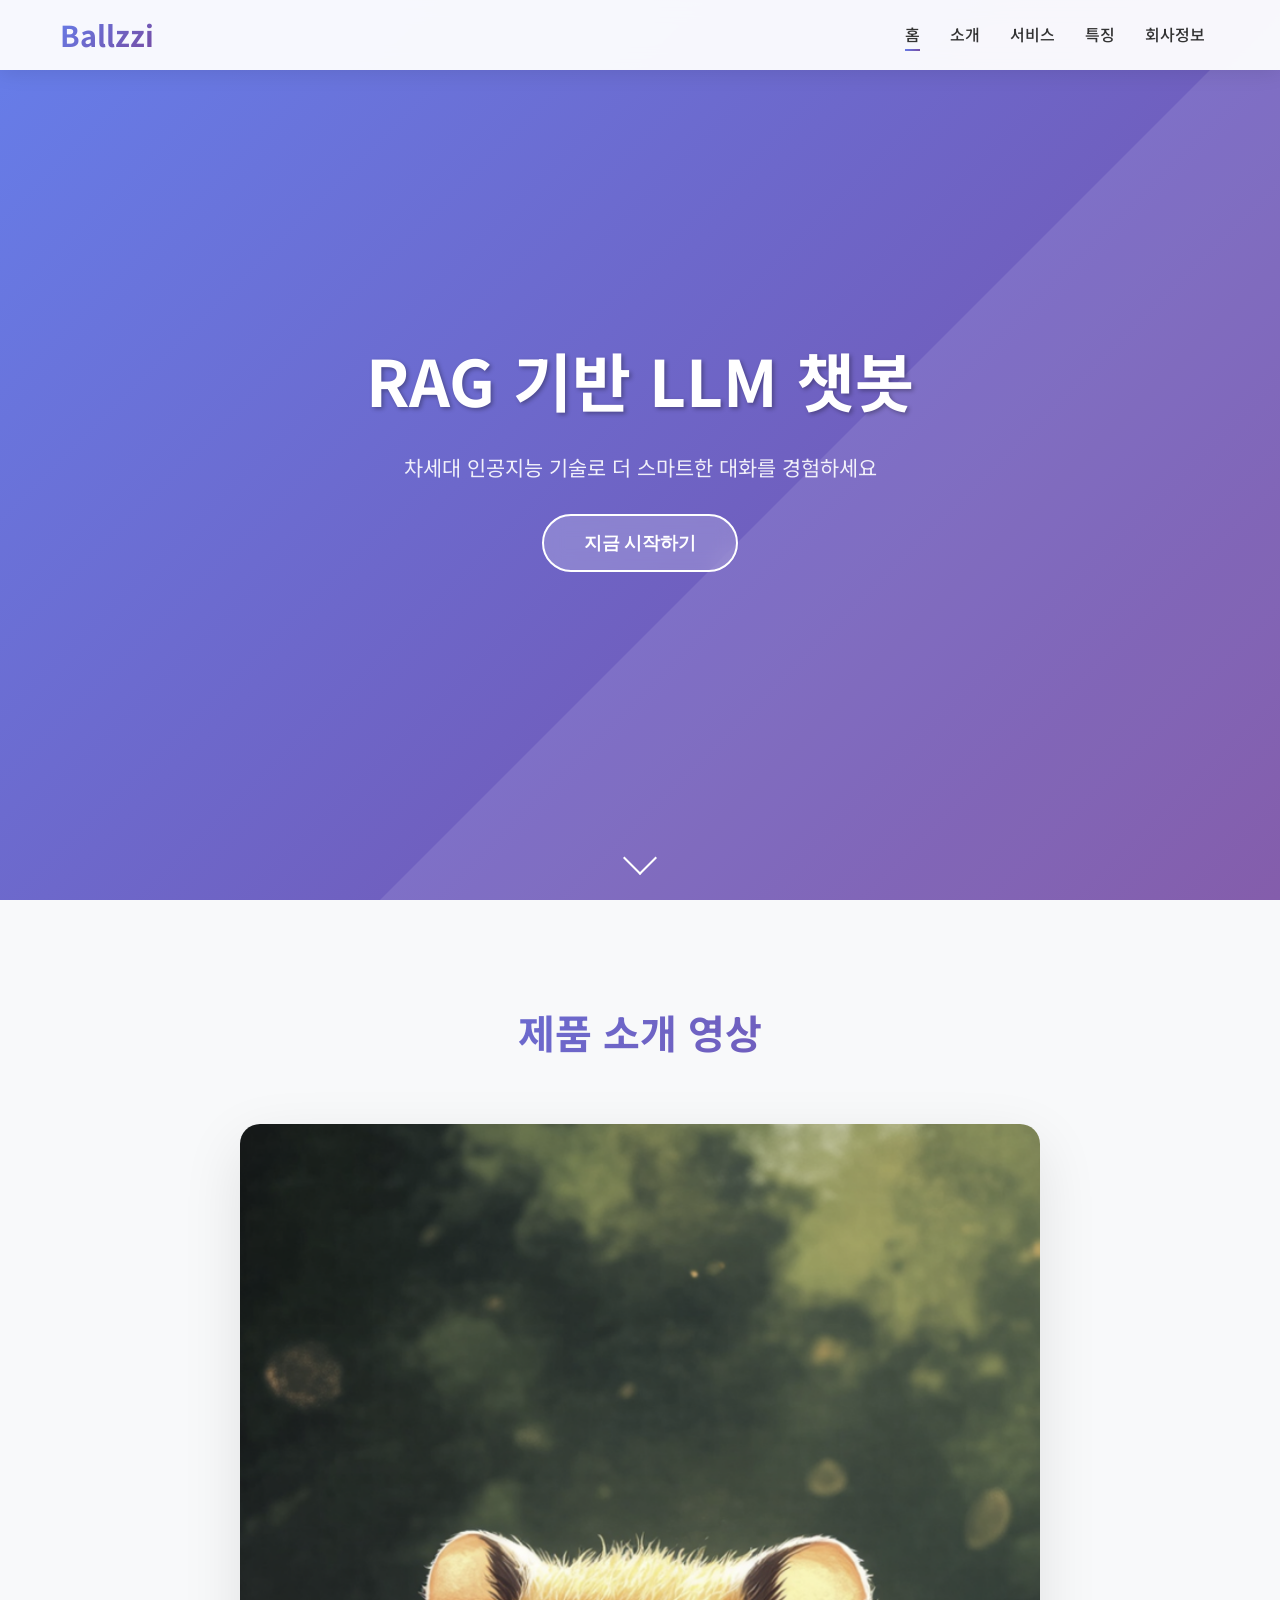
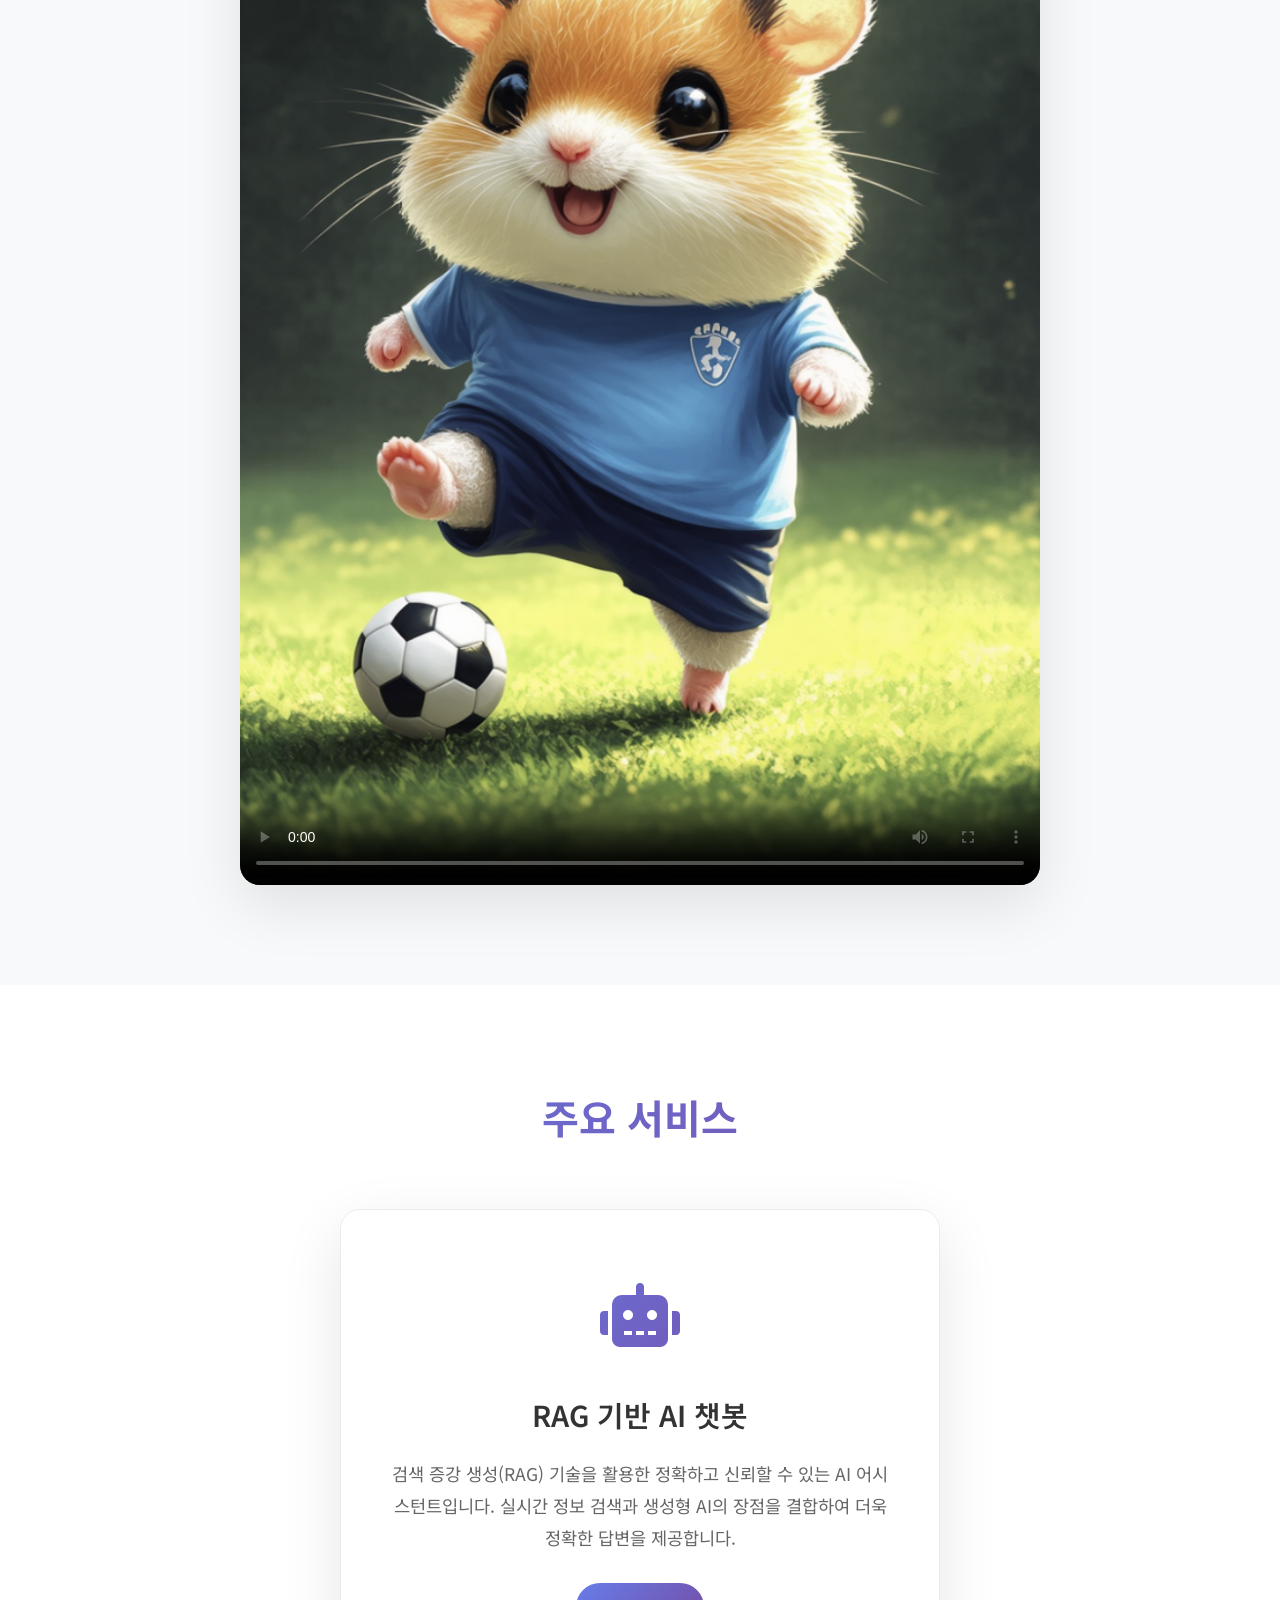
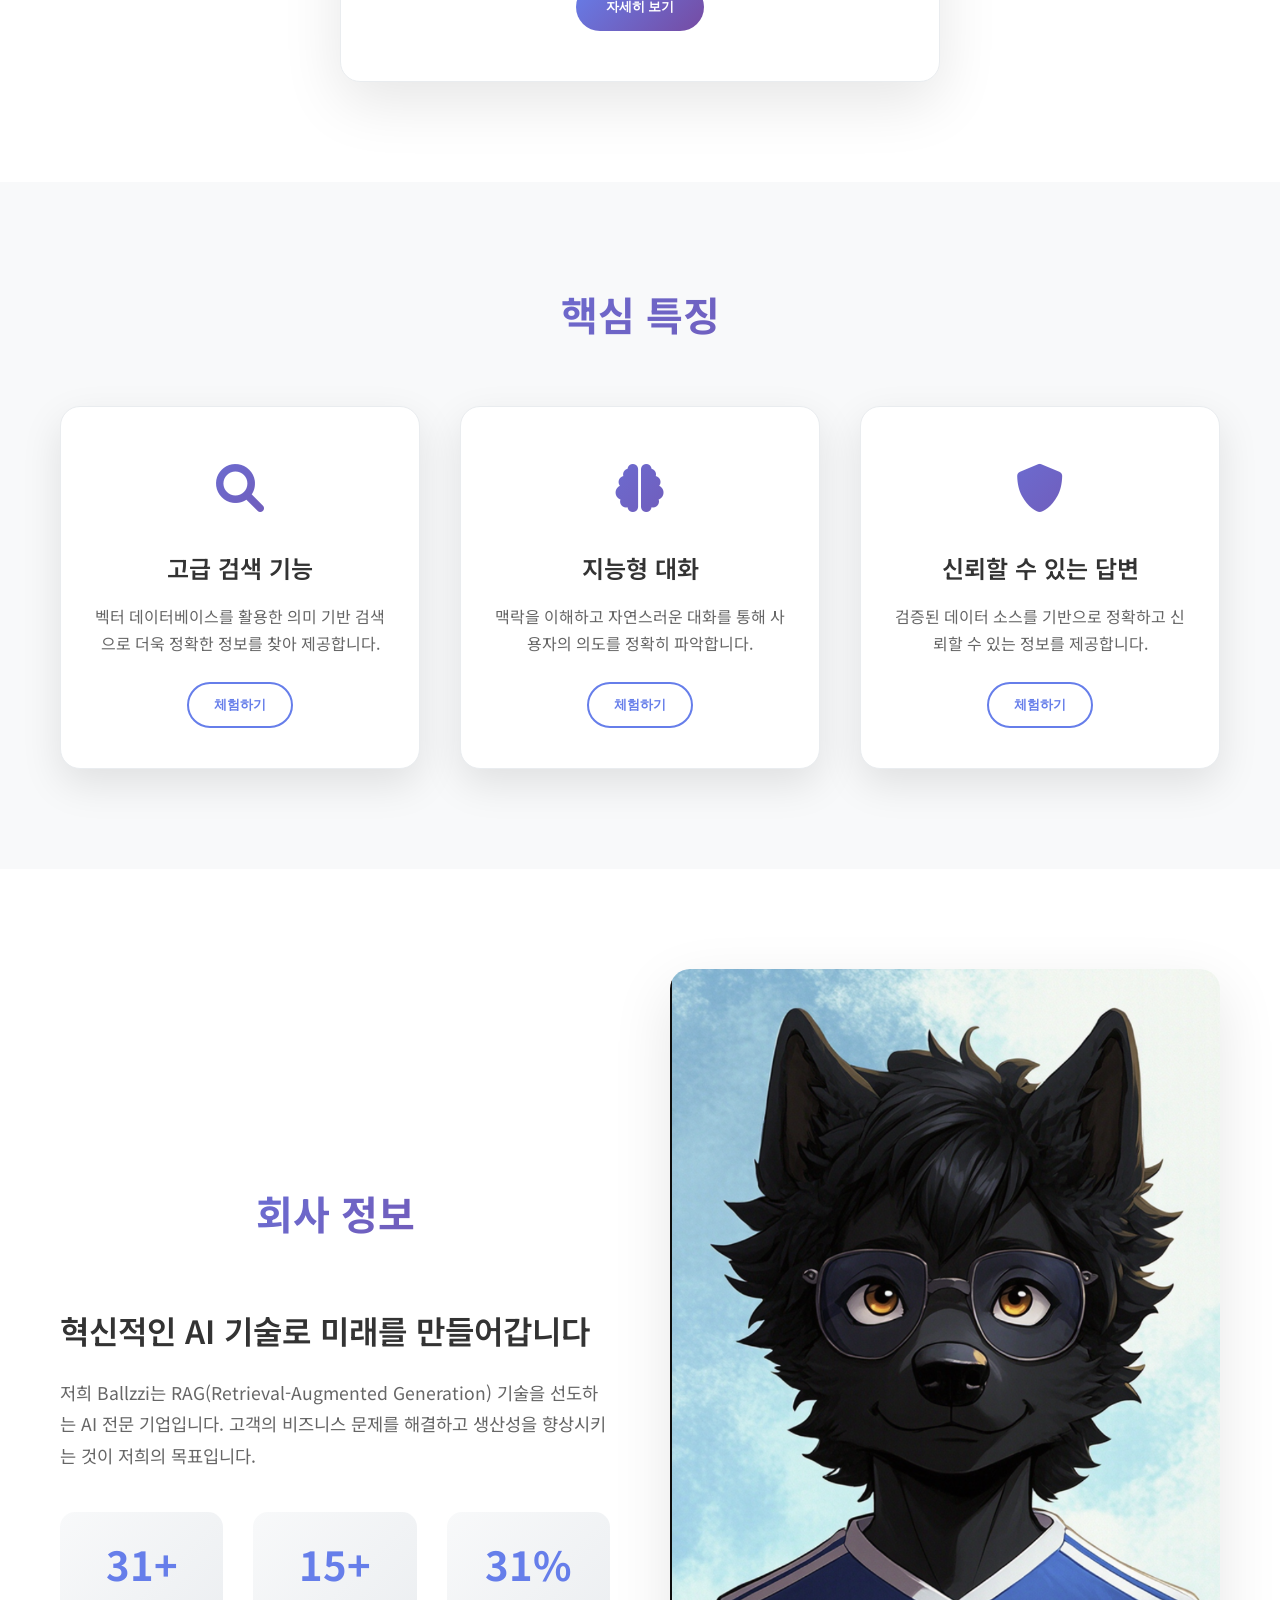
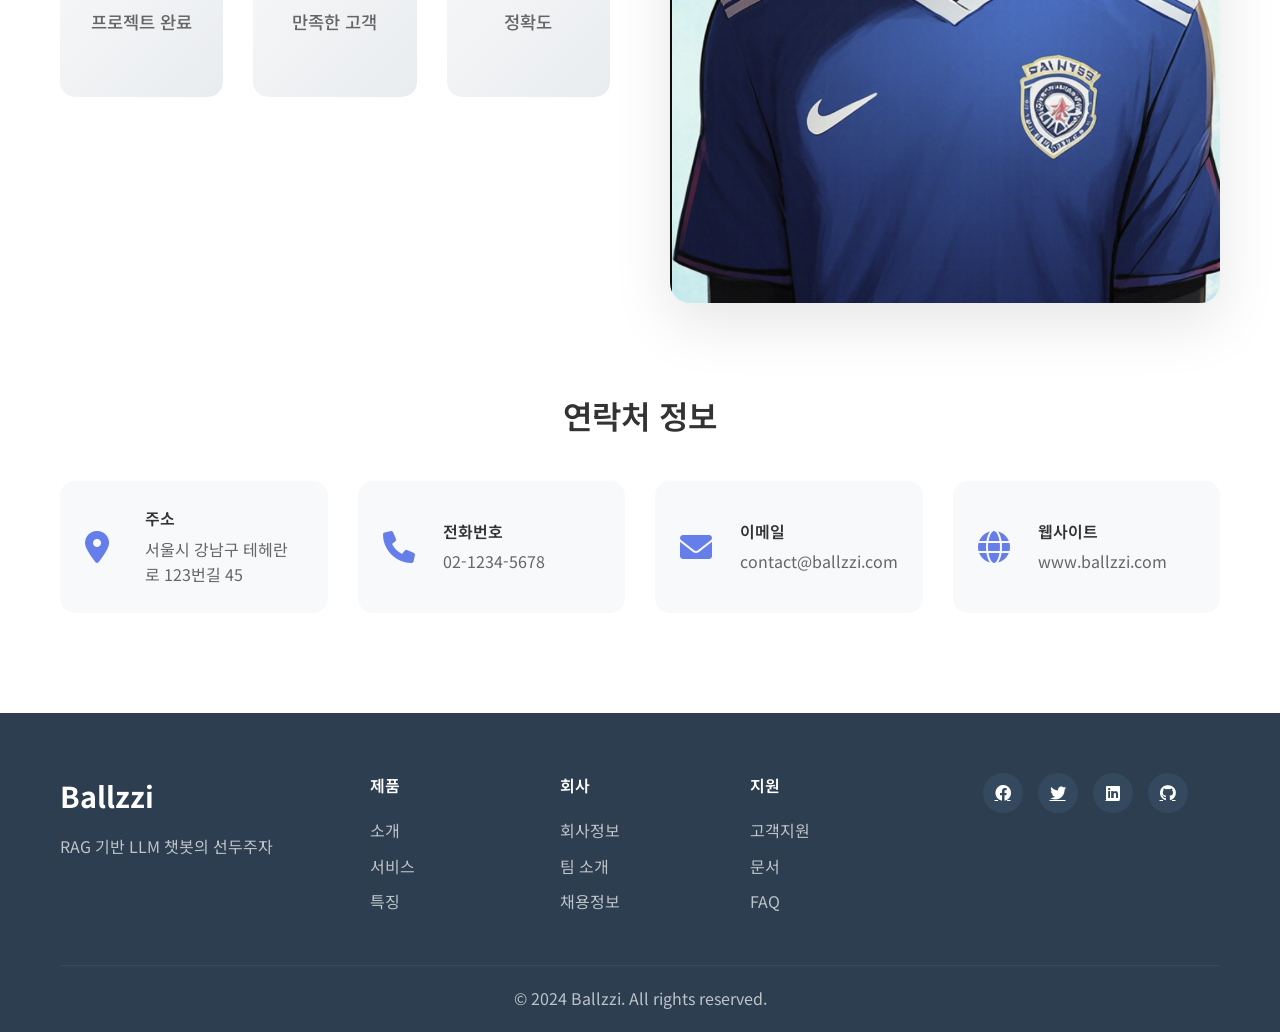
==== index.html @ 997a9265 "Add files via upload" ====
<!DOCTYPE html>
<html lang="ko">
<head>
    <meta charset="UTF-8">
    <meta name="viewport" content="width=device-width, initial-scale=1.0">
    <title>Ballzzi - RAG 기반 LLM 챗봇</title>
    <link rel="stylesheet" href="styles.css">
    <link href="https://fonts.googleapis.com/css2?family=Noto+Sans+KR:wght@300;400;500;700&display=swap" rel="stylesheet">
    <link rel="stylesheet" href="https://cdnjs.cloudflare.com/ajax/libs/font-awesome/6.0.0/css/all.min.css">
</head>
<body>
    <!-- 네비게이션 -->
    <nav class="navbar">
        <div class="nav-container">
            <div class="nav-logo">
                <h2>Ballzzi</h2>
            </div>
            <ul class="nav-menu">
                <li class="nav-item">
                    <a href="#home" class="nav-link">홈</a>
                </li>
                <li class="nav-item">
                    <a href="#video" class="nav-link">소개</a>
                </li>
                <li class="nav-item">
                    <a href="#services" class="nav-link">서비스</a>
                </li>
                <li class="nav-item">
                    <a href="#features" class="nav-link">특징</a>
                </li>
                <li class="nav-item">
                    <a href="#about" class="nav-link">회사정보</a>
                </li>
            </ul>
            <div class="hamburger">
                <span class="bar"></span>
                <span class="bar"></span>
                <span class="bar"></span>
            </div>
        </div>
    </nav>

    <!-- 메인 홈 섹션 -->
    <section id="home" class="hero-section">
        <div class="hero-content">
            <h1 class="hero-title">RAG 기반 LLM 챗봇</h1>
            <p class="hero-subtitle">차세대 인공지능 기술로 더 스마트한 대화를 경험하세요</p>
            <button class="cta-button">지금 시작하기</button>
        </div>
        <div class="scroll-indicator">
            <div class="scroll-arrow"></div>
        </div>
    </section>

    <!-- 영상 섹션 -->
    <section id="video" class="video-section">
        <div class="container">
            <h2 class="section-title">제품 소개 영상</h2>
            <div class="video-container">
                <video controls poster="img/스크린샷 2025-06-05 095123.png">
                    <source src="video/intro.mp4" type="video/mp4">
                    <p>브라우저가 비디오를 지원하지 않습니다.</p>
                </video>
            </div>
        </div>
    </section>

    <!-- 서비스 선택 섹션 (1개 박스) -->
    <section id="services" class="services-section">
        <div class="container">
            <h2 class="section-title">주요 서비스</h2>
            <div class="service-box">
                <div class="service-card main-service">
                    <div class="service-icon">
                        <i class="fas fa-robot"></i>
                    </div>
                    <h3>RAG 기반 AI 챗봇</h3>
                    <p>검색 증강 생성(RAG) 기술을 활용한 정확하고 신뢰할 수 있는 AI 어시스턴트입니다. 실시간 정보 검색과 생성형 AI의 장점을 결합하여 더욱 정확한 답변을 제공합니다.</p>
                    <button class="service-btn">자세히 보기</button>
                </div>
            </div>
        </div>
    </section>

    <!-- 특징 섹션 (3개 박스) -->
    <section id="features" class="features-section">
        <div class="container">
            <h2 class="section-title">핵심 특징</h2>
            <div class="features-grid">
                <div class="feature-card">
                    <div class="feature-icon">
                        <i class="fas fa-search"></i>
                    </div>
                    <h3>고급 검색 기능</h3>
                    <p>벡터 데이터베이스를 활용한 의미 기반 검색으로 더욱 정확한 정보를 찾아 제공합니다.</p>
                    <button class="feature-btn">체험하기</button>
                </div>
                <div class="feature-card">
                    <div class="feature-icon">
                        <i class="fas fa-brain"></i>
                    </div>
                    <h3>지능형 대화</h3>
                    <p>맥락을 이해하고 자연스러운 대화를 통해 사용자의 의도를 정확히 파악합니다.</p>
                    <button class="feature-btn">체험하기</button>
                </div>
                <div class="feature-card">
                    <div class="feature-icon">
                        <i class="fas fa-shield-alt"></i>
                    </div>
                    <h3>신뢰할 수 있는 답변</h3>
                    <p>검증된 데이터 소스를 기반으로 정확하고 신뢰할 수 있는 정보를 제공합니다.</p>
                    <button class="feature-btn">체험하기</button>
                </div>
            </div>
        </div>
    </section>

    <!-- 회사 정보 섹션 -->
    <section id="about" class="about-section">
        <div class="container">
            <div class="about-content">
                <div class="about-text">
                    <h2 class="section-title">회사 정보</h2>
                    <h3>혁신적인 AI 기술로 미래를 만들어갑니다</h3>
                    <p>저희 Ballzzi는 RAG(Retrieval-Augmented Generation) 기술을 선도하는 AI 전문 기업입니다. 고객의 비즈니스 문제를 해결하고 생산성을 향상시키는 것이 저희의 목표입니다.</p>
                    
                    <div class="company-stats">
                        <div class="stat-item">
                            <h4>100+</h4>
                            <p>프로젝트 완료</p>
                        </div>
                        <div class="stat-item">
                            <h4>50+</h4>
                            <p>만족한 고객</p>
                        </div>
                        <div class="stat-item">
                            <h4>99%</h4>
                            <p>정확도</p>
                        </div>
                    </div>
                </div>
                <div class="about-image">
                    <img src="img/스크린샷 2025-06-05 095207.png" alt="회사 이미지">
                </div>
            </div>
            
            <div class="contact-info">
                <h3>연락처 정보</h3>
                <div class="contact-grid">
                    <div class="contact-item">
                        <i class="fas fa-map-marker-alt"></i>
                        <div>
                            <h4>주소</h4>
                            <p>서울시 강남구 테헤란로 123번길 45</p>
                        </div>
                    </div>
                    <div class="contact-item">
                        <i class="fas fa-phone"></i>
                        <div>
                            <h4>전화번호</h4>
                            <p>02-1234-5678</p>
                        </div>
                    </div>
                    <div class="contact-item">
                        <i class="fas fa-envelope"></i>
                        <div>
                            <h4>이메일</h4>
                            <p>contact@ballzzi.com</p>
                        </div>
                    </div>
                    <div class="contact-item">
                        <i class="fas fa-globe"></i>
                        <div>
                            <h4>웹사이트</h4>
                            <p>www.ballzzi.com</p>
                        </div>
                    </div>
                </div>
            </div>
        </div>
    </section>

    <!-- 푸터 -->
    <footer class="footer">
        <div class="container">
            <div class="footer-content">
                <div class="footer-logo">
                    <h3>Ballzzi</h3>
                    <p>RAG 기반 LLM 챗봇의 선두주자</p>
                </div>
                <div class="footer-links">
                    <div class="footer-section">
                        <h4>제품</h4>
                        <ul>
                            <li><a href="#video">소개</a></li>
                            <li><a href="#services">서비스</a></li>
                            <li><a href="#features">특징</a></li>
                        </ul>
                    </div>
                    <div class="footer-section">
                        <h4>회사</h4>
                        <ul>
                            <li><a href="#about">회사정보</a></li>
                            <li><a href="#">팀 소개</a></li>
                            <li><a href="#">채용정보</a></li>
                        </ul>
                    </div>
                    <div class="footer-section">
                        <h4>지원</h4>
                        <ul>
                            <li><a href="#">고객지원</a></li>
                            <li><a href="#">문서</a></li>
                            <li><a href="#">FAQ</a></li>
                        </ul>
                    </div>
                </div>
                <div class="footer-social">
                    <a href="#"><i class="fab fa-facebook"></i></a>
                    <a href="#"><i class="fab fa-twitter"></i></a>
                    <a href="#"><i class="fab fa-linkedin"></i></a>
                    <a href="#"><i class="fab fa-github"></i></a>
                </div>
            </div>
            <div class="footer-bottom">
                <p>&copy; 2024 Ballzzi. All rights reserved.</p>
            </div>
        </div>
    </footer>

    <script src="script.js"></script>
</body>
</html>
---- styles.css ----
/* 기본 리셋 및 전역 스타일 */
* {
    margin: 0;
    padding: 0;
    box-sizing: border-box;
}

html {
    scroll-behavior: smooth;
}

body {
    font-family: 'Noto Sans KR', sans-serif;
    line-height: 1.6;
    color: #333;
    overflow-x: hidden;
}

.container {
    max-width: 1200px;
    margin: 0 auto;
    padding: 0 20px;
}

/* 네비게이션 */
.navbar {
    position: fixed;
    top: 0;
    width: 100%;
    background: rgba(255, 255, 255, 0.95);
    backdrop-filter: blur(10px);
    z-index: 1000;
    transition: all 0.3s ease;
    box-shadow: 0 2px 20px rgba(0, 0, 0, 0.1);
}

.nav-container {
    max-width: 1200px;
    margin: 0 auto;
    padding: 0 20px;
    display: flex;
    justify-content: space-between;
    align-items: center;
    height: 70px;
}

.nav-logo h2 {
    background: linear-gradient(135deg, #667eea 0%, #764ba2 100%);
    -webkit-background-clip: text;
    -webkit-text-fill-color: transparent;
    background-clip: text;
    font-weight: 700;
    font-size: 1.8rem;
}

.nav-menu {
    display: flex;
    list-style: none;
    margin: 0;
    padding: 0;
}

.nav-item {
    margin: 0 15px;
}

.nav-link {
    text-decoration: none;
    color: #333;
    font-weight: 500;
    transition: all 0.3s ease;
    position: relative;
}

.nav-link::after {
    content: '';
    position: absolute;
    width: 0;
    height: 2px;
    bottom: -5px;
    left: 0;
    background: linear-gradient(135deg, #667eea 0%, #764ba2 100%);
    transition: width 0.3s ease;
}

.nav-link:hover::after {
    width: 100%;
}

.hamburger {
    display: none;
    flex-direction: column;
    cursor: pointer;
}

.bar {
    width: 25px;
    height: 3px;
    background: #333;
    margin: 3px 0;
    transition: 0.3s;
}

/* 히어로 섹션 */
.hero-section {
    height: 100vh;
    background: linear-gradient(135deg, #667eea 0%, #764ba2 100%);
    display: flex;
    align-items: center;
    justify-content: center;
    text-align: center;
    color: white;
    position: relative;
    overflow: hidden;
}

.hero-section::before {
    content: '';
    position: absolute;
    top: 0;
    left: 0;
    right: 0;
    bottom: 0;
    background: url('data:image/svg+xml,<svg xmlns="http://www.w3.org/2000/svg" viewBox="0 0 1000 1000"><polygon fill="rgba(255,255,255,0.1)" points="0,1000 1000,0 1000,1000"/></svg>');
    background-size: cover;
}

.hero-content {
    position: relative;
    z-index: 2;
    max-width: 800px;
    animation: fadeInUp 1s ease-out;
}

.hero-title {
    font-size: 4rem;
    font-weight: 700;
    margin-bottom: 20px;
    text-shadow: 2px 2px 4px rgba(0, 0, 0, 0.3);
}

.hero-subtitle {
    font-size: 1.3rem;
    margin-bottom: 30px;
    opacity: 0.9;
}

.cta-button {
    background: rgba(255, 255, 255, 0.2);
    color: white;
    border: 2px solid white;
    padding: 15px 40px;
    font-size: 1.1rem;
    font-weight: 600;
    border-radius: 50px;
    cursor: pointer;
    transition: all 0.3s ease;
    backdrop-filter: blur(10px);
}

.cta-button:hover {
    background: white;
    color: #667eea;
    transform: translateY(-2px);
    box-shadow: 0 10px 30px rgba(0, 0, 0, 0.2);
}

.scroll-indicator {
    position: absolute;
    bottom: 30px;
    left: 50%;
    transform: translateX(-50%);
    animation: bounce 2s infinite;
}

.scroll-arrow {
    width: 24px;
    height: 24px;
    border: 2px solid white;
    border-top: none;
    border-right: none;
    transform: rotate(-45deg);
}

/* 섹션 공통 스타일 */
section {
    padding: 100px 0;
}

.section-title {
    font-size: 2.5rem;
    font-weight: 700;
    text-align: center;
    margin-bottom: 60px;
    background: linear-gradient(135deg, #667eea 0%, #764ba2 100%);
    -webkit-background-clip: text;
    -webkit-text-fill-color: transparent;
    background-clip: text;
}

/* 영상 섹션 */
.video-section {
    background: #f8f9fa;
}

.video-container {
    max-width: 800px;
    margin: 0 auto;
    border-radius: 20px;
    overflow: hidden;
    box-shadow: 0 20px 60px rgba(0, 0, 0, 0.1);
    transition: transform 0.3s ease;
}

.video-container:hover {
    transform: translateY(-10px);
}

.video-container video {
    width: 100%;
    height: auto;
    display: block;
}

/* 서비스 섹션 */
.services-section {
    background: white;
}

.service-box {
    display: flex;
    justify-content: center;
}

.service-card {
    background: white;
    padding: 50px;
    border-radius: 20px;
    box-shadow: 0 20px 60px rgba(0, 0, 0, 0.1);
    text-align: center;
    max-width: 600px;
    transition: all 0.3s ease;
    border: 1px solid #e9ecef;
}

.service-card:hover {
    transform: translateY(-10px);
    box-shadow: 0 30px 80px rgba(0, 0, 0, 0.15);
}

.service-icon {
    font-size: 4rem;
    background: linear-gradient(135deg, #667eea 0%, #764ba2 100%);
    -webkit-background-clip: text;
    -webkit-text-fill-color: transparent;
    background-clip: text;
    margin-bottom: 30px;
}

.service-card h3 {
    font-size: 1.8rem;
    font-weight: 600;
    margin-bottom: 20px;
    color: #333;
}

.service-card p {
    font-size: 1.1rem;
    line-height: 1.8;
    color: #666;
    margin-bottom: 30px;
}

.service-btn {
    background: linear-gradient(135deg, #667eea 0%, #764ba2 100%);
    color: white;
    border: none;
    padding: 15px 30px;
    border-radius: 50px;
    font-weight: 600;
    cursor: pointer;
    transition: all 0.3s ease;
}

.service-btn:hover {
    transform: translateY(-2px);
    box-shadow: 0 10px 30px rgba(102, 126, 234, 0.4);
}

/* 특징 섹션 */
.features-section {
    background: #f8f9fa;
}

.features-grid {
    display: grid;
    grid-template-columns: repeat(auto-fit, minmax(300px, 1fr));
    gap: 40px;
    margin-top: 60px;
}

.feature-card {
    background: white;
    padding: 40px 30px;
    border-radius: 20px;
    text-align: center;
    box-shadow: 0 15px 40px rgba(0, 0, 0, 0.1);
    transition: all 0.3s ease;
    border: 1px solid #e9ecef;
}

.feature-card:hover {
    transform: translateY(-10px);
    box-shadow: 0 25px 60px rgba(0, 0, 0, 0.15);
}

.feature-icon {
    font-size: 3rem;
    background: linear-gradient(135deg, #667eea 0%, #764ba2 100%);
    -webkit-background-clip: text;
    -webkit-text-fill-color: transparent;
    background-clip: text;
    margin-bottom: 25px;
}

.feature-card h3 {
    font-size: 1.5rem;
    font-weight: 600;
    margin-bottom: 15px;
    color: #333;
}

.feature-card p {
    color: #666;
    line-height: 1.7;
    margin-bottom: 25px;
}

.feature-btn {
    background: transparent;
    color: #667eea;
    border: 2px solid #667eea;
    padding: 12px 25px;
    border-radius: 50px;
    font-weight: 600;
    cursor: pointer;
    transition: all 0.3s ease;
}

.feature-btn:hover {
    background: #667eea;
    color: white;
    transform: translateY(-2px);
}

/* 회사 정보 섹션 */
.about-section {
    background: white;
}

.about-content {
    display: grid;
    grid-template-columns: 1fr 1fr;
    gap: 60px;
    align-items: center;
    margin-bottom: 80px;
}

.about-text h3 {
    font-size: 2rem;
    font-weight: 600;
    margin-bottom: 20px;
    color: #333;
}

.about-text p {
    font-size: 1.1rem;
    line-height: 1.8;
    color: #666;
    margin-bottom: 40px;
}

.company-stats {
    display: grid;
    grid-template-columns: repeat(3, 1fr);
    gap: 30px;
}

.stat-item {
    text-align: center;
    padding: 20px;
    border-radius: 15px;
    background: linear-gradient(135deg, #f8f9fa 0%, #e9ecef 100%);
}

.stat-item h4 {
    font-size: 2.5rem;
    font-weight: 700;
    color: #667eea;
    margin-bottom: 10px;
}

.stat-item p {
    color: #666;
    font-weight: 500;
}

.about-image img {
    width: 100%;
    border-radius: 20px;
    box-shadow: 0 20px 60px rgba(0, 0, 0, 0.1);
}

.contact-info h3 {
    font-size: 2rem;
    font-weight: 600;
    text-align: center;
    margin-bottom: 40px;
    color: #333;
}

.contact-grid {
    display: grid;
    grid-template-columns: repeat(auto-fit, minmax(250px, 1fr));
    gap: 30px;
}

.contact-item {
    display: flex;
    align-items: center;
    padding: 25px;
    background: #f8f9fa;
    border-radius: 15px;
    transition: all 0.3s ease;
}

.contact-item:hover {
    background: #e9ecef;
    transform: translateY(-5px);
}

.contact-item i {
    font-size: 2rem;
    color: #667eea;
    margin-right: 20px;
    min-width: 40px;
}

.contact-item h4 {
    font-weight: 600;
    margin-bottom: 5px;
    color: #333;
}

.contact-item p {
    color: #666;
}

/* 푸터 */
.footer {
    background: #2c3e50;
    color: white;
    padding: 60px 0 20px;
}

.footer-content {
    display: grid;
    grid-template-columns: 1fr 2fr 1fr;
    gap: 40px;
    margin-bottom: 40px;
}

.footer-logo h3 {
    font-size: 1.8rem;
    font-weight: 700;
    margin-bottom: 15px;
}

.footer-logo p {
    color: #bdc3c7;
}

.footer-links {
    display: grid;
    grid-template-columns: repeat(3, 1fr);
    gap: 30px;
}

.footer-section h4 {
    font-weight: 600;
    margin-bottom: 20px;
}

.footer-section ul {
    list-style: none;
}

.footer-section li {
    margin-bottom: 10px;
}

.footer-section a {
    color: #bdc3c7;
    text-decoration: none;
    transition: color 0.3s ease;
}

.footer-section a:hover {
    color: white;
}

.footer-social {
    display: flex;
    gap: 15px;
    justify-content: center;
}

.footer-social a {
    display: flex;
    align-items: center;
    justify-content: center;
    width: 40px;
    height: 40px;
    background: #34495e;
    color: white;
    border-radius: 50%;
    transition: all 0.3s ease;
}

.footer-social a:hover {
    background: #667eea;
    transform: translateY(-3px);
}

.footer-bottom {
    text-align: center;
    padding-top: 20px;
    border-top: 1px solid #34495e;
    color: #bdc3c7;
}

/* 애니메이션 */
@keyframes fadeInUp {
    from {
        opacity: 0;
        transform: translateY(50px);
    }
    to {
        opacity: 1;
        transform: translateY(0);
    }
}

@keyframes bounce {
    0%, 20%, 50%, 80%, 100% {
        transform: translateX(-50%) translateY(0);
    }
    40% {
        transform: translateX(-50%) translateY(-10px);
    }
    60% {
        transform: translateX(-50%) translateY(-5px);
    }
}

/* 반응형 디자인 */
@media (max-width: 768px) {
    .hamburger {
        display: flex;
    }
    
    .nav-menu {
        position: fixed;
        left: -100%;
        top: 70px;
        flex-direction: column;
        background-color: white;
        width: 100%;
        text-align: center;
        transition: 0.3s;
        box-shadow: 0 10px 27px rgba(0, 0, 0, 0.05);
        padding: 20px 0;
    }
    
    .nav-menu.active {
        left: 0;
    }
    
    .nav-item {
        margin: 15px 0;
    }
    
    .hero-title {
        font-size: 2.5rem;
    }
    
    .hero-subtitle {
        font-size: 1.1rem;
    }
    
    .section-title {
        font-size: 2rem;
    }
    
    .about-content {
        grid-template-columns: 1fr;
        gap: 40px;
    }
    
    .company-stats {
        grid-template-columns: 1fr;
        gap: 20px;
    }
    
    .contact-grid {
        grid-template-columns: 1fr;
    }
    
    .footer-content {
        grid-template-columns: 1fr;
        text-align: center;
    }
    
    .footer-links {
        grid-template-columns: 1fr;
        gap: 20px;
    }
    
    .features-grid {
        grid-template-columns: 1fr;
        gap: 30px;
    }
    
    section {
        padding: 60px 0;
    }
}
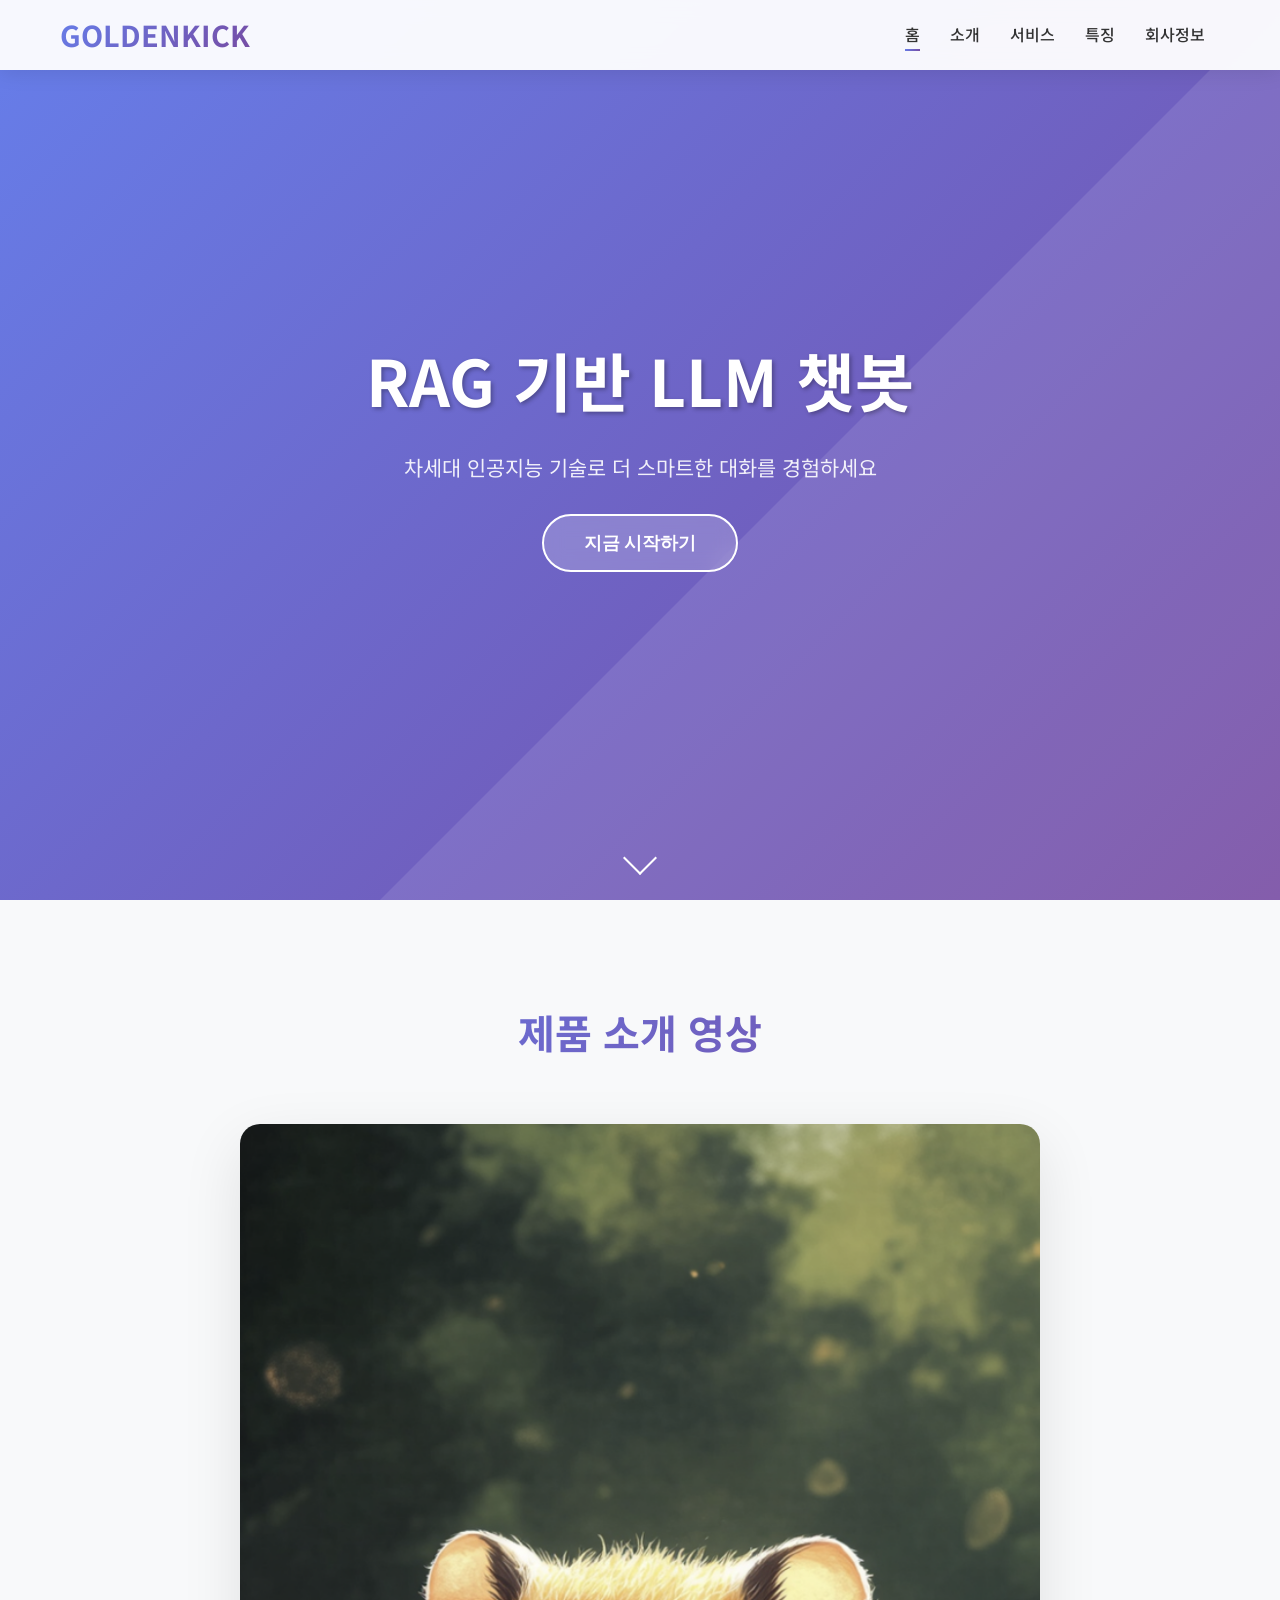
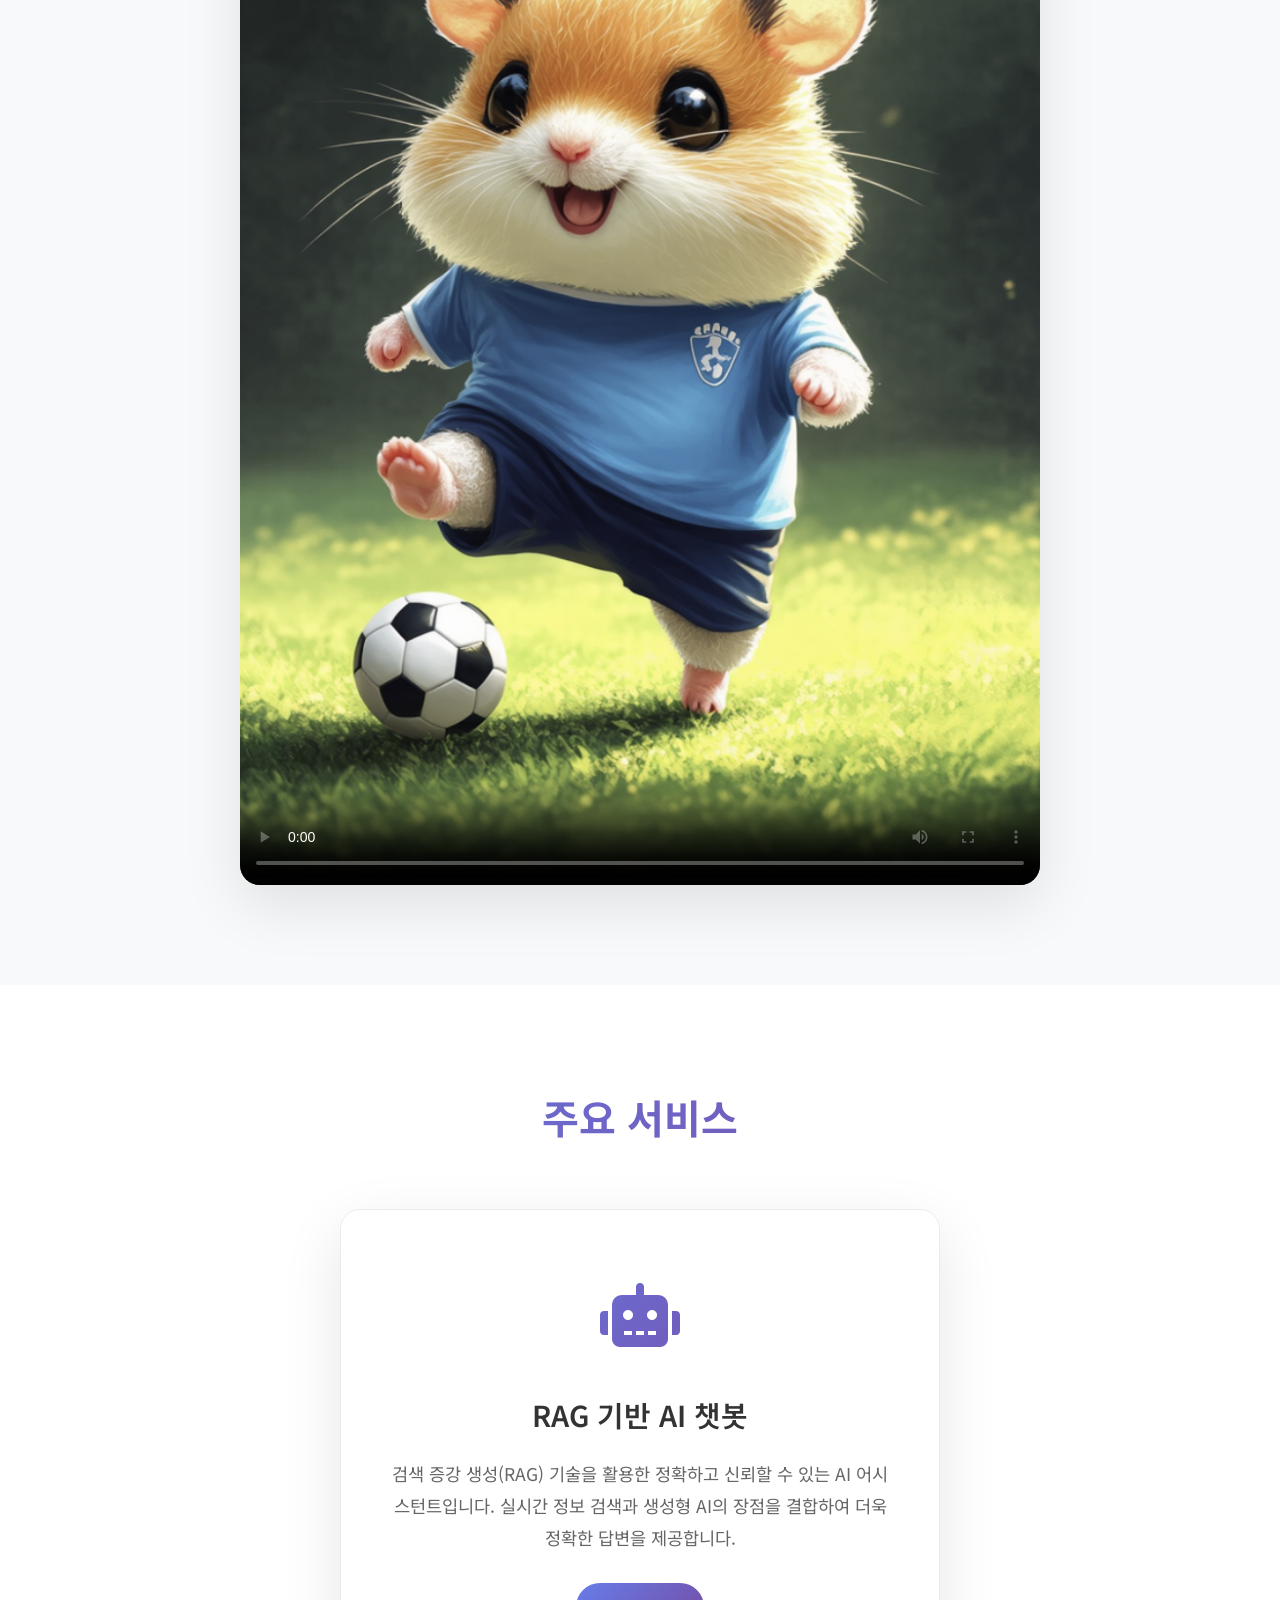
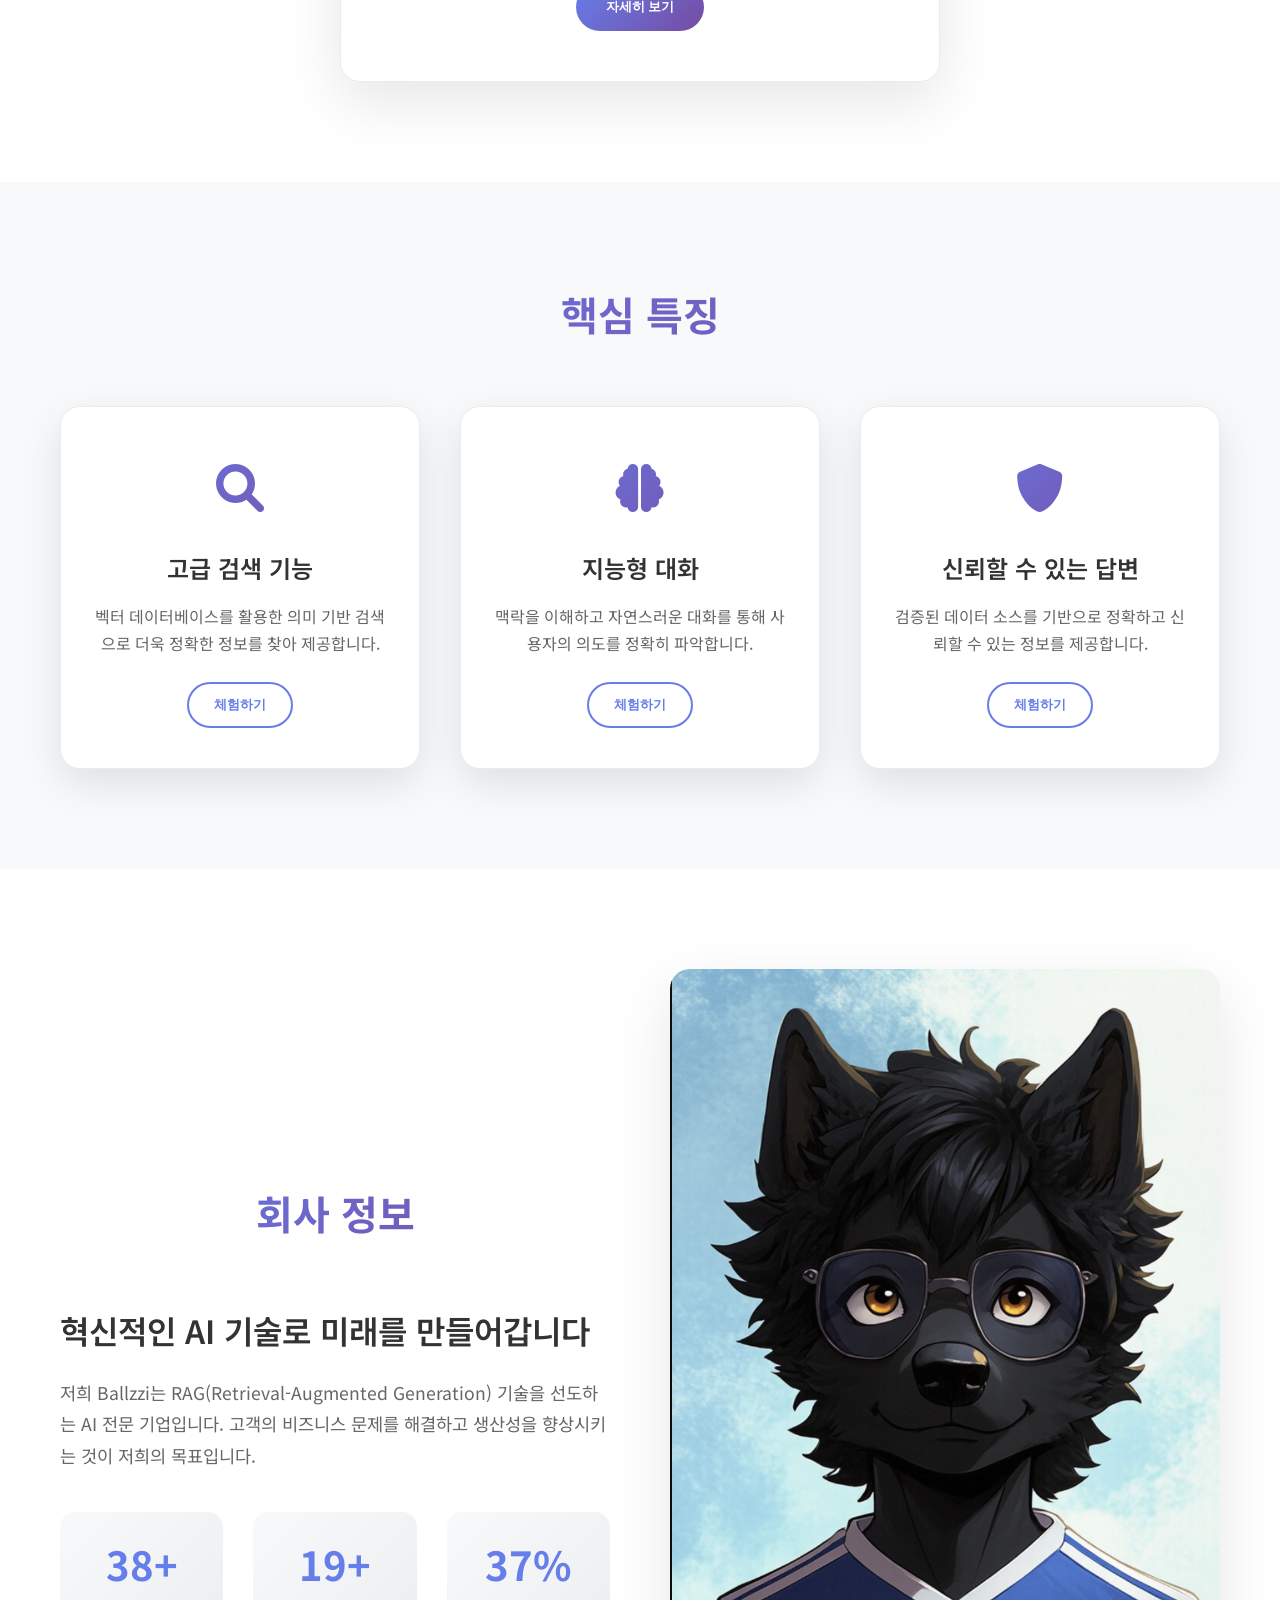
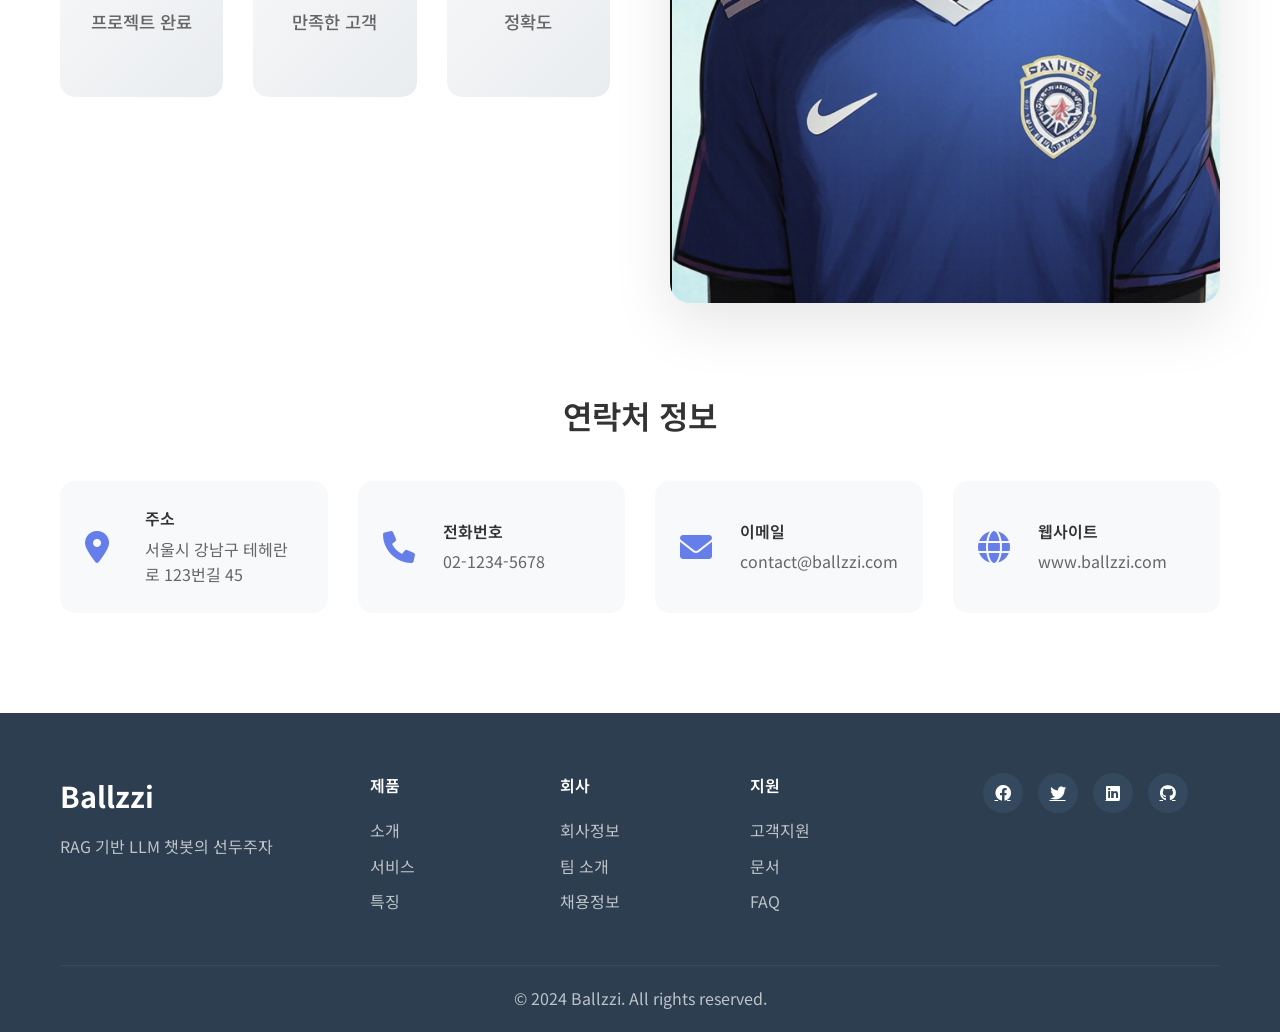
==== commit 553e4930: "update_files" ====
--- a/index.html
+++ b/index.html
@@ -1,232 +1,232 @@
-<!DOCTYPE html>
-<html lang="ko">
-<head>
-    <meta charset="UTF-8">
-    <meta name="viewport" content="width=device-width, initial-scale=1.0">
-    <title>Ballzzi - RAG 기반 LLM 챗봇</title>
-    <link rel="stylesheet" href="styles.css">
-    <link href="https://fonts.googleapis.com/css2?family=Noto+Sans+KR:wght@300;400;500;700&display=swap" rel="stylesheet">
-    <link rel="stylesheet" href="https://cdnjs.cloudflare.com/ajax/libs/font-awesome/6.0.0/css/all.min.css">
-</head>
-<body>
-    <!-- 네비게이션 -->
-    <nav class="navbar">
-        <div class="nav-container">
-            <div class="nav-logo">
-                <h2>Ballzzi</h2>
-            </div>
-            <ul class="nav-menu">
-                <li class="nav-item">
-                    <a href="#home" class="nav-link">홈</a>
-                </li>
-                <li class="nav-item">
-                    <a href="#video" class="nav-link">소개</a>
-                </li>
-                <li class="nav-item">
-                    <a href="#services" class="nav-link">서비스</a>
-                </li>
-                <li class="nav-item">
-                    <a href="#features" class="nav-link">특징</a>
-                </li>
-                <li class="nav-item">
-                    <a href="#about" class="nav-link">회사정보</a>
-                </li>
-            </ul>
-            <div class="hamburger">
-                <span class="bar"></span>
-                <span class="bar"></span>
-                <span class="bar"></span>
-            </div>
-        </div>
-    </nav>
-
-    <!-- 메인 홈 섹션 -->
-    <section id="home" class="hero-section">
-        <div class="hero-content">
-            <h1 class="hero-title">RAG 기반 LLM 챗봇</h1>
-            <p class="hero-subtitle">차세대 인공지능 기술로 더 스마트한 대화를 경험하세요</p>
-            <button class="cta-button">지금 시작하기</button>
-        </div>
-        <div class="scroll-indicator">
-            <div class="scroll-arrow"></div>
-        </div>
-    </section>
-
-    <!-- 영상 섹션 -->
-    <section id="video" class="video-section">
-        <div class="container">
-            <h2 class="section-title">제품 소개 영상</h2>
-            <div class="video-container">
-                <video controls poster="img/스크린샷 2025-06-05 095123.png">
-                    <source src="video/intro.mp4" type="video/mp4">
-                    <p>브라우저가 비디오를 지원하지 않습니다.</p>
-                </video>
-            </div>
-        </div>
-    </section>
-
-    <!-- 서비스 선택 섹션 (1개 박스) -->
-    <section id="services" class="services-section">
-        <div class="container">
-            <h2 class="section-title">주요 서비스</h2>
-            <div class="service-box">
-                <div class="service-card main-service">
-                    <div class="service-icon">
-                        <i class="fas fa-robot"></i>
-                    </div>
-                    <h3>RAG 기반 AI 챗봇</h3>
-                    <p>검색 증강 생성(RAG) 기술을 활용한 정확하고 신뢰할 수 있는 AI 어시스턴트입니다. 실시간 정보 검색과 생성형 AI의 장점을 결합하여 더욱 정확한 답변을 제공합니다.</p>
-                    <button class="service-btn">자세히 보기</button>
-                </div>
-            </div>
-        </div>
-    </section>
-
-    <!-- 특징 섹션 (3개 박스) -->
-    <section id="features" class="features-section">
-        <div class="container">
-            <h2 class="section-title">핵심 특징</h2>
-            <div class="features-grid">
-                <div class="feature-card">
-                    <div class="feature-icon">
-                        <i class="fas fa-search"></i>
-                    </div>
-                    <h3>고급 검색 기능</h3>
-                    <p>벡터 데이터베이스를 활용한 의미 기반 검색으로 더욱 정확한 정보를 찾아 제공합니다.</p>
-                    <button class="feature-btn">체험하기</button>
-                </div>
-                <div class="feature-card">
-                    <div class="feature-icon">
-                        <i class="fas fa-brain"></i>
-                    </div>
-                    <h3>지능형 대화</h3>
-                    <p>맥락을 이해하고 자연스러운 대화를 통해 사용자의 의도를 정확히 파악합니다.</p>
-                    <button class="feature-btn">체험하기</button>
-                </div>
-                <div class="feature-card">
-                    <div class="feature-icon">
-                        <i class="fas fa-shield-alt"></i>
-                    </div>
-                    <h3>신뢰할 수 있는 답변</h3>
-                    <p>검증된 데이터 소스를 기반으로 정확하고 신뢰할 수 있는 정보를 제공합니다.</p>
-                    <button class="feature-btn">체험하기</button>
-                </div>
-            </div>
-        </div>
-    </section>
-
-    <!-- 회사 정보 섹션 -->
-    <section id="about" class="about-section">
-        <div class="container">
-            <div class="about-content">
-                <div class="about-text">
-                    <h2 class="section-title">회사 정보</h2>
-                    <h3>혁신적인 AI 기술로 미래를 만들어갑니다</h3>
-                    <p>저희 Ballzzi는 RAG(Retrieval-Augmented Generation) 기술을 선도하는 AI 전문 기업입니다. 고객의 비즈니스 문제를 해결하고 생산성을 향상시키는 것이 저희의 목표입니다.</p>
-                    
-                    <div class="company-stats">
-                        <div class="stat-item">
-                            <h4>100+</h4>
-                            <p>프로젝트 완료</p>
-                        </div>
-                        <div class="stat-item">
-                            <h4>50+</h4>
-                            <p>만족한 고객</p>
-                        </div>
-                        <div class="stat-item">
-                            <h4>99%</h4>
-                            <p>정확도</p>
-                        </div>
-                    </div>
-                </div>
-                <div class="about-image">
-                    <img src="img/스크린샷 2025-06-05 095207.png" alt="회사 이미지">
-                </div>
-            </div>
-            
-            <div class="contact-info">
-                <h3>연락처 정보</h3>
-                <div class="contact-grid">
-                    <div class="contact-item">
-                        <i class="fas fa-map-marker-alt"></i>
-                        <div>
-                            <h4>주소</h4>
-                            <p>서울시 강남구 테헤란로 123번길 45</p>
-                        </div>
-                    </div>
-                    <div class="contact-item">
-                        <i class="fas fa-phone"></i>
-                        <div>
-                            <h4>전화번호</h4>
-                            <p>02-1234-5678</p>
-                        </div>
-                    </div>
-                    <div class="contact-item">
-                        <i class="fas fa-envelope"></i>
-                        <div>
-                            <h4>이메일</h4>
-                            <p>contact@ballzzi.com</p>
-                        </div>
-                    </div>
-                    <div class="contact-item">
-                        <i class="fas fa-globe"></i>
-                        <div>
-                            <h4>웹사이트</h4>
-                            <p>www.ballzzi.com</p>
-                        </div>
-                    </div>
-                </div>
-            </div>
-        </div>
-    </section>
-
-    <!-- 푸터 -->
-    <footer class="footer">
-        <div class="container">
-            <div class="footer-content">
-                <div class="footer-logo">
-                    <h3>Ballzzi</h3>
-                    <p>RAG 기반 LLM 챗봇의 선두주자</p>
-                </div>
-                <div class="footer-links">
-                    <div class="footer-section">
-                        <h4>제품</h4>
-                        <ul>
-                            <li><a href="#video">소개</a></li>
-                            <li><a href="#services">서비스</a></li>
-                            <li><a href="#features">특징</a></li>
-                        </ul>
-                    </div>
-                    <div class="footer-section">
-                        <h4>회사</h4>
-                        <ul>
-                            <li><a href="#about">회사정보</a></li>
-                            <li><a href="#">팀 소개</a></li>
-                            <li><a href="#">채용정보</a></li>
-                        </ul>
-                    </div>
-                    <div class="footer-section">
-                        <h4>지원</h4>
-                        <ul>
-                            <li><a href="#">고객지원</a></li>
-                            <li><a href="#">문서</a></li>
-                            <li><a href="#">FAQ</a></li>
-                        </ul>
-                    </div>
-                </div>
-                <div class="footer-social">
-                    <a href="#"><i class="fab fa-facebook"></i></a>
-                    <a href="#"><i class="fab fa-twitter"></i></a>
-                    <a href="#"><i class="fab fa-linkedin"></i></a>
-                    <a href="#"><i class="fab fa-github"></i></a>
-                </div>
-            </div>
-            <div class="footer-bottom">
-                <p>&copy; 2024 Ballzzi. All rights reserved.</p>
-            </div>
-        </div>
-    </footer>
-
-    <script src="script.js"></script>
-</body>
+<!DOCTYPE html>
+<html lang="ko">
+<head>
+    <meta charset="UTF-8">
+    <meta name="viewport" content="width=device-width, initial-scale=1.0">
+    <title>Ballzzi - RAG 기반 LLM 챗봇</title>
+    <link rel="stylesheet" href="styles.css">
+    <link href="https://fonts.googleapis.com/css2?family=Noto+Sans+KR:wght@300;400;500;700&display=swap" rel="stylesheet">
+    <link rel="stylesheet" href="https://cdnjs.cloudflare.com/ajax/libs/font-awesome/6.0.0/css/all.min.css">
+</head>
+<body>
+    <!-- 네비게이션 -->
+    <nav class="navbar">
+        <div class="nav-container">
+            <div class="nav-logo">
+                <h2>GOLDENKICK</h2>
+            </div>
+            <ul class="nav-menu">
+                <li class="nav-item">
+                    <a href="#home" class="nav-link">홈</a>
+                </li>
+                <li class="nav-item">
+                    <a href="#video" class="nav-link">소개</a>
+                </li>
+                <li class="nav-item">
+                    <a href="#services" class="nav-link">서비스</a>
+                </li>
+                <li class="nav-item">
+                    <a href="#features" class="nav-link">특징</a>
+                </li>
+                <li class="nav-item">
+                    <a href="#about" class="nav-link">회사정보</a>
+                </li>
+            </ul>
+            <div class="hamburger">
+                <span class="bar"></span>
+                <span class="bar"></span>
+                <span class="bar"></span>
+            </div>
+        </div>
+    </nav>
+
+    <!-- 메인 홈 섹션 -->
+    <section id="home" class="hero-section">
+        <div class="hero-content">
+            <h1 class="hero-title">RAG 기반 LLM 챗봇</h1>
+            <p class="hero-subtitle">차세대 인공지능 기술로 더 스마트한 대화를 경험하세요</p>
+            <button class="cta-button">지금 시작하기</button>
+        </div>
+        <div class="scroll-indicator">
+            <div class="scroll-arrow"></div>
+        </div>
+    </section>
+
+    <!-- 영상 섹션 -->
+    <section id="video" class="video-section">
+        <div class="container">
+            <h2 class="section-title">제품 소개 영상</h2>
+            <div class="video-container">
+                <video controls poster="img/스크린샷 2025-06-05 095123.png">
+                    <source src="video/intro.mp4" type="video/mp4">
+                    <p>브라우저가 비디오를 지원하지 않습니다.</p>
+                </video>
+            </div>
+        </div>
+    </section>
+
+    <!-- 서비스 선택 섹션 (1개 박스) -->
+    <section id="services" class="services-section">
+        <div class="container">
+            <h2 class="section-title">주요 서비스</h2>
+            <div class="service-box">
+                <div class="service-card main-service">
+                    <div class="service-icon">
+                        <i class="fas fa-robot"></i>
+                    </div>
+                    <h3>RAG 기반 AI 챗봇</h3>
+                    <p>검색 증강 생성(RAG) 기술을 활용한 정확하고 신뢰할 수 있는 AI 어시스턴트입니다. 실시간 정보 검색과 생성형 AI의 장점을 결합하여 더욱 정확한 답변을 제공합니다.</p>
+                    <button class="service-btn">자세히 보기</button>
+                </div>
+            </div>
+        </div>
+    </section>
+
+    <!-- 특징 섹션 (3개 박스) -->
+    <section id="features" class="features-section">
+        <div class="container">
+            <h2 class="section-title">핵심 특징</h2>
+            <div class="features-grid">
+                <div class="feature-card">
+                    <div class="feature-icon">
+                        <i class="fas fa-search"></i>
+                    </div>
+                    <h3>고급 검색 기능</h3>
+                    <p>벡터 데이터베이스를 활용한 의미 기반 검색으로 더욱 정확한 정보를 찾아 제공합니다.</p>
+                    <button class="feature-btn">체험하기</button>
+                </div>
+                <div class="feature-card">
+                    <div class="feature-icon">
+                        <i class="fas fa-brain"></i>
+                    </div>
+                    <h3>지능형 대화</h3>
+                    <p>맥락을 이해하고 자연스러운 대화를 통해 사용자의 의도를 정확히 파악합니다.</p>
+                    <button class="feature-btn">체험하기</button>
+                </div>
+                <div class="feature-card">
+                    <div class="feature-icon">
+                        <i class="fas fa-shield-alt"></i>
+                    </div>
+                    <h3>신뢰할 수 있는 답변</h3>
+                    <p>검증된 데이터 소스를 기반으로 정확하고 신뢰할 수 있는 정보를 제공합니다.</p>
+                    <button class="feature-btn">체험하기</button>
+                </div>
+            </div>
+        </div>
+    </section>
+
+    <!-- 회사 정보 섹션 -->
+    <section id="about" class="about-section">
+        <div class="container">
+            <div class="about-content">
+                <div class="about-text">
+                    <h2 class="section-title">회사 정보</h2>
+                    <h3>혁신적인 AI 기술로 미래를 만들어갑니다</h3>
+                    <p>저희 Ballzzi는 RAG(Retrieval-Augmented Generation) 기술을 선도하는 AI 전문 기업입니다. 고객의 비즈니스 문제를 해결하고 생산성을 향상시키는 것이 저희의 목표입니다.</p>
+                    
+                    <div class="company-stats">
+                        <div class="stat-item">
+                            <h4>100+</h4>
+                            <p>프로젝트 완료</p>
+                        </div>
+                        <div class="stat-item">
+                            <h4>50+</h4>
+                            <p>만족한 고객</p>
+                        </div>
+                        <div class="stat-item">
+                            <h4>99%</h4>
+                            <p>정확도</p>
+                        </div>
+                    </div>
+                </div>
+                <div class="about-image">
+                    <img src="img/스크린샷 2025-06-05 095207.png" alt="회사 이미지">
+                </div>
+            </div>
+            
+            <div class="contact-info">
+                <h3>연락처 정보</h3>
+                <div class="contact-grid">
+                    <div class="contact-item">
+                        <i class="fas fa-map-marker-alt"></i>
+                        <div>
+                            <h4>주소</h4>
+                            <p>서울시 강남구 테헤란로 123번길 45</p>
+                        </div>
+                    </div>
+                    <div class="contact-item">
+                        <i class="fas fa-phone"></i>
+                        <div>
+                            <h4>전화번호</h4>
+                            <p>02-1234-5678</p>
+                        </div>
+                    </div>
+                    <div class="contact-item">
+                        <i class="fas fa-envelope"></i>
+                        <div>
+                            <h4>이메일</h4>
+                            <p>contact@ballzzi.com</p>
+                        </div>
+                    </div>
+                    <div class="contact-item">
+                        <i class="fas fa-globe"></i>
+                        <div>
+                            <h4>웹사이트</h4>
+                            <p>www.ballzzi.com</p>
+                        </div>
+                    </div>
+                </div>
+            </div>
+        </div>
+    </section>
+
+    <!-- 푸터 -->
+    <footer class="footer">
+        <div class="container">
+            <div class="footer-content">
+                <div class="footer-logo">
+                    <h3>Ballzzi</h3>
+                    <p>RAG 기반 LLM 챗봇의 선두주자</p>
+                </div>
+                <div class="footer-links">
+                    <div class="footer-section">
+                        <h4>제품</h4>
+                        <ul>
+                            <li><a href="#video">소개</a></li>
+                            <li><a href="#services">서비스</a></li>
+                            <li><a href="#features">특징</a></li>
+                        </ul>
+                    </div>
+                    <div class="footer-section">
+                        <h4>회사</h4>
+                        <ul>
+                            <li><a href="#about">회사정보</a></li>
+                            <li><a href="#">팀 소개</a></li>
+                            <li><a href="#">채용정보</a></li>
+                        </ul>
+                    </div>
+                    <div class="footer-section">
+                        <h4>지원</h4>
+                        <ul>
+                            <li><a href="#">고객지원</a></li>
+                            <li><a href="#">문서</a></li>
+                            <li><a href="#">FAQ</a></li>
+                        </ul>
+                    </div>
+                </div>
+                <div class="footer-social">
+                    <a href="#"><i class="fab fa-facebook"></i></a>
+                    <a href="#"><i class="fab fa-twitter"></i></a>
+                    <a href="#"><i class="fab fa-linkedin"></i></a>
+                    <a href="#"><i class="fab fa-github"></i></a>
+                </div>
+            </div>
+            <div class="footer-bottom">
+                <p>&copy; 2024 Ballzzi. All rights reserved.</p>
+            </div>
+        </div>
+    </footer>
+
+    <script src="script.js"></script>
+</body>
 </html> 
--- a/styles.css
+++ b/styles.css
@@ -1,637 +1,637 @@
-/* 기본 리셋 및 전역 스타일 */
-* {
-    margin: 0;
-    padding: 0;
-    box-sizing: border-box;
-}
-
-html {
-    scroll-behavior: smooth;
-}
-
-body {
-    font-family: 'Noto Sans KR', sans-serif;
-    line-height: 1.6;
-    color: #333;
-    overflow-x: hidden;
-}
-
-.container {
-    max-width: 1200px;
-    margin: 0 auto;
-    padding: 0 20px;
-}
-
-/* 네비게이션 */
-.navbar {
-    position: fixed;
-    top: 0;
-    width: 100%;
-    background: rgba(255, 255, 255, 0.95);
-    backdrop-filter: blur(10px);
-    z-index: 1000;
-    transition: all 0.3s ease;
-    box-shadow: 0 2px 20px rgba(0, 0, 0, 0.1);
-}
-
-.nav-container {
-    max-width: 1200px;
-    margin: 0 auto;
-    padding: 0 20px;
-    display: flex;
-    justify-content: space-between;
-    align-items: center;
-    height: 70px;
-}
-
-.nav-logo h2 {
-    background: linear-gradient(135deg, #667eea 0%, #764ba2 100%);
-    -webkit-background-clip: text;
-    -webkit-text-fill-color: transparent;
-    background-clip: text;
-    font-weight: 700;
-    font-size: 1.8rem;
-}
-
-.nav-menu {
-    display: flex;
-    list-style: none;
-    margin: 0;
-    padding: 0;
-}
-
-.nav-item {
-    margin: 0 15px;
-}
-
-.nav-link {
-    text-decoration: none;
-    color: #333;
-    font-weight: 500;
-    transition: all 0.3s ease;
-    position: relative;
-}
-
-.nav-link::after {
-    content: '';
-    position: absolute;
-    width: 0;
-    height: 2px;
-    bottom: -5px;
-    left: 0;
-    background: linear-gradient(135deg, #667eea 0%, #764ba2 100%);
-    transition: width 0.3s ease;
-}
-
-.nav-link:hover::after {
-    width: 100%;
-}
-
-.hamburger {
-    display: none;
-    flex-direction: column;
-    cursor: pointer;
-}
-
-.bar {
-    width: 25px;
-    height: 3px;
-    background: #333;
-    margin: 3px 0;
-    transition: 0.3s;
-}
-
-/* 히어로 섹션 */
-.hero-section {
-    height: 100vh;
-    background: linear-gradient(135deg, #667eea 0%, #764ba2 100%);
-    display: flex;
-    align-items: center;
-    justify-content: center;
-    text-align: center;
-    color: white;
-    position: relative;
-    overflow: hidden;
-}
-
-.hero-section::before {
-    content: '';
-    position: absolute;
-    top: 0;
-    left: 0;
-    right: 0;
-    bottom: 0;
-    background: url('data:image/svg+xml,<svg xmlns="http://www.w3.org/2000/svg" viewBox="0 0 1000 1000"><polygon fill="rgba(255,255,255,0.1)" points="0,1000 1000,0 1000,1000"/></svg>');
-    background-size: cover;
-}
-
-.hero-content {
-    position: relative;
-    z-index: 2;
-    max-width: 800px;
-    animation: fadeInUp 1s ease-out;
-}
-
-.hero-title {
-    font-size: 4rem;
-    font-weight: 700;
-    margin-bottom: 20px;
-    text-shadow: 2px 2px 4px rgba(0, 0, 0, 0.3);
-}
-
-.hero-subtitle {
-    font-size: 1.3rem;
-    margin-bottom: 30px;
-    opacity: 0.9;
-}
-
-.cta-button {
-    background: rgba(255, 255, 255, 0.2);
-    color: white;
-    border: 2px solid white;
-    padding: 15px 40px;
-    font-size: 1.1rem;
-    font-weight: 600;
-    border-radius: 50px;
-    cursor: pointer;
-    transition: all 0.3s ease;
-    backdrop-filter: blur(10px);
-}
-
-.cta-button:hover {
-    background: white;
-    color: #667eea;
-    transform: translateY(-2px);
-    box-shadow: 0 10px 30px rgba(0, 0, 0, 0.2);
-}
-
-.scroll-indicator {
-    position: absolute;
-    bottom: 30px;
-    left: 50%;
-    transform: translateX(-50%);
-    animation: bounce 2s infinite;
-}
-
-.scroll-arrow {
-    width: 24px;
-    height: 24px;
-    border: 2px solid white;
-    border-top: none;
-    border-right: none;
-    transform: rotate(-45deg);
-}
-
-/* 섹션 공통 스타일 */
-section {
-    padding: 100px 0;
-}
-
-.section-title {
-    font-size: 2.5rem;
-    font-weight: 700;
-    text-align: center;
-    margin-bottom: 60px;
-    background: linear-gradient(135deg, #667eea 0%, #764ba2 100%);
-    -webkit-background-clip: text;
-    -webkit-text-fill-color: transparent;
-    background-clip: text;
-}
-
-/* 영상 섹션 */
-.video-section {
-    background: #f8f9fa;
-}
-
-.video-container {
-    max-width: 800px;
-    margin: 0 auto;
-    border-radius: 20px;
-    overflow: hidden;
-    box-shadow: 0 20px 60px rgba(0, 0, 0, 0.1);
-    transition: transform 0.3s ease;
-}
-
-.video-container:hover {
-    transform: translateY(-10px);
-}
-
-.video-container video {
-    width: 100%;
-    height: auto;
-    display: block;
-}
-
-/* 서비스 섹션 */
-.services-section {
-    background: white;
-}
-
-.service-box {
-    display: flex;
-    justify-content: center;
-}
-
-.service-card {
-    background: white;
-    padding: 50px;
-    border-radius: 20px;
-    box-shadow: 0 20px 60px rgba(0, 0, 0, 0.1);
-    text-align: center;
-    max-width: 600px;
-    transition: all 0.3s ease;
-    border: 1px solid #e9ecef;
-}
-
-.service-card:hover {
-    transform: translateY(-10px);
-    box-shadow: 0 30px 80px rgba(0, 0, 0, 0.15);
-}
-
-.service-icon {
-    font-size: 4rem;
-    background: linear-gradient(135deg, #667eea 0%, #764ba2 100%);
-    -webkit-background-clip: text;
-    -webkit-text-fill-color: transparent;
-    background-clip: text;
-    margin-bottom: 30px;
-}
-
-.service-card h3 {
-    font-size: 1.8rem;
-    font-weight: 600;
-    margin-bottom: 20px;
-    color: #333;
-}
-
-.service-card p {
-    font-size: 1.1rem;
-    line-height: 1.8;
-    color: #666;
-    margin-bottom: 30px;
-}
-
-.service-btn {
-    background: linear-gradient(135deg, #667eea 0%, #764ba2 100%);
-    color: white;
-    border: none;
-    padding: 15px 30px;
-    border-radius: 50px;
-    font-weight: 600;
-    cursor: pointer;
-    transition: all 0.3s ease;
-}
-
-.service-btn:hover {
-    transform: translateY(-2px);
-    box-shadow: 0 10px 30px rgba(102, 126, 234, 0.4);
-}
-
-/* 특징 섹션 */
-.features-section {
-    background: #f8f9fa;
-}
-
-.features-grid {
-    display: grid;
-    grid-template-columns: repeat(auto-fit, minmax(300px, 1fr));
-    gap: 40px;
-    margin-top: 60px;
-}
-
-.feature-card {
-    background: white;
-    padding: 40px 30px;
-    border-radius: 20px;
-    text-align: center;
-    box-shadow: 0 15px 40px rgba(0, 0, 0, 0.1);
-    transition: all 0.3s ease;
-    border: 1px solid #e9ecef;
-}
-
-.feature-card:hover {
-    transform: translateY(-10px);
-    box-shadow: 0 25px 60px rgba(0, 0, 0, 0.15);
-}
-
-.feature-icon {
-    font-size: 3rem;
-    background: linear-gradient(135deg, #667eea 0%, #764ba2 100%);
-    -webkit-background-clip: text;
-    -webkit-text-fill-color: transparent;
-    background-clip: text;
-    margin-bottom: 25px;
-}
-
-.feature-card h3 {
-    font-size: 1.5rem;
-    font-weight: 600;
-    margin-bottom: 15px;
-    color: #333;
-}
-
-.feature-card p {
-    color: #666;
-    line-height: 1.7;
-    margin-bottom: 25px;
-}
-
-.feature-btn {
-    background: transparent;
-    color: #667eea;
-    border: 2px solid #667eea;
-    padding: 12px 25px;
-    border-radius: 50px;
-    font-weight: 600;
-    cursor: pointer;
-    transition: all 0.3s ease;
-}
-
-.feature-btn:hover {
-    background: #667eea;
-    color: white;
-    transform: translateY(-2px);
-}
-
-/* 회사 정보 섹션 */
-.about-section {
-    background: white;
-}
-
-.about-content {
-    display: grid;
-    grid-template-columns: 1fr 1fr;
-    gap: 60px;
-    align-items: center;
-    margin-bottom: 80px;
-}
-
-.about-text h3 {
-    font-size: 2rem;
-    font-weight: 600;
-    margin-bottom: 20px;
-    color: #333;
-}
-
-.about-text p {
-    font-size: 1.1rem;
-    line-height: 1.8;
-    color: #666;
-    margin-bottom: 40px;
-}
-
-.company-stats {
-    display: grid;
-    grid-template-columns: repeat(3, 1fr);
-    gap: 30px;
-}
-
-.stat-item {
-    text-align: center;
-    padding: 20px;
-    border-radius: 15px;
-    background: linear-gradient(135deg, #f8f9fa 0%, #e9ecef 100%);
-}
-
-.stat-item h4 {
-    font-size: 2.5rem;
-    font-weight: 700;
-    color: #667eea;
-    margin-bottom: 10px;
-}
-
-.stat-item p {
-    color: #666;
-    font-weight: 500;
-}
-
-.about-image img {
-    width: 100%;
-    border-radius: 20px;
-    box-shadow: 0 20px 60px rgba(0, 0, 0, 0.1);
-}
-
-.contact-info h3 {
-    font-size: 2rem;
-    font-weight: 600;
-    text-align: center;
-    margin-bottom: 40px;
-    color: #333;
-}
-
-.contact-grid {
-    display: grid;
-    grid-template-columns: repeat(auto-fit, minmax(250px, 1fr));
-    gap: 30px;
-}
-
-.contact-item {
-    display: flex;
-    align-items: center;
-    padding: 25px;
-    background: #f8f9fa;
-    border-radius: 15px;
-    transition: all 0.3s ease;
-}
-
-.contact-item:hover {
-    background: #e9ecef;
-    transform: translateY(-5px);
-}
-
-.contact-item i {
-    font-size: 2rem;
-    color: #667eea;
-    margin-right: 20px;
-    min-width: 40px;
-}
-
-.contact-item h4 {
-    font-weight: 600;
-    margin-bottom: 5px;
-    color: #333;
-}
-
-.contact-item p {
-    color: #666;
-}
-
-/* 푸터 */
-.footer {
-    background: #2c3e50;
-    color: white;
-    padding: 60px 0 20px;
-}
-
-.footer-content {
-    display: grid;
-    grid-template-columns: 1fr 2fr 1fr;
-    gap: 40px;
-    margin-bottom: 40px;
-}
-
-.footer-logo h3 {
-    font-size: 1.8rem;
-    font-weight: 700;
-    margin-bottom: 15px;
-}
-
-.footer-logo p {
-    color: #bdc3c7;
-}
-
-.footer-links {
-    display: grid;
-    grid-template-columns: repeat(3, 1fr);
-    gap: 30px;
-}
-
-.footer-section h4 {
-    font-weight: 600;
-    margin-bottom: 20px;
-}
-
-.footer-section ul {
-    list-style: none;
-}
-
-.footer-section li {
-    margin-bottom: 10px;
-}
-
-.footer-section a {
-    color: #bdc3c7;
-    text-decoration: none;
-    transition: color 0.3s ease;
-}
-
-.footer-section a:hover {
-    color: white;
-}
-
-.footer-social {
-    display: flex;
-    gap: 15px;
-    justify-content: center;
-}
-
-.footer-social a {
-    display: flex;
-    align-items: center;
-    justify-content: center;
-    width: 40px;
-    height: 40px;
-    background: #34495e;
-    color: white;
-    border-radius: 50%;
-    transition: all 0.3s ease;
-}
-
-.footer-social a:hover {
-    background: #667eea;
-    transform: translateY(-3px);
-}
-
-.footer-bottom {
-    text-align: center;
-    padding-top: 20px;
-    border-top: 1px solid #34495e;
-    color: #bdc3c7;
-}
-
-/* 애니메이션 */
-@keyframes fadeInUp {
-    from {
-        opacity: 0;
-        transform: translateY(50px);
-    }
-    to {
-        opacity: 1;
-        transform: translateY(0);
-    }
-}
-
-@keyframes bounce {
-    0%, 20%, 50%, 80%, 100% {
-        transform: translateX(-50%) translateY(0);
-    }
-    40% {
-        transform: translateX(-50%) translateY(-10px);
-    }
-    60% {
-        transform: translateX(-50%) translateY(-5px);
-    }
-}
-
-/* 반응형 디자인 */
-@media (max-width: 768px) {
-    .hamburger {
-        display: flex;
-    }
-    
-    .nav-menu {
-        position: fixed;
-        left: -100%;
-        top: 70px;
-        flex-direction: column;
-        background-color: white;
-        width: 100%;
-        text-align: center;
-        transition: 0.3s;
-        box-shadow: 0 10px 27px rgba(0, 0, 0, 0.05);
-        padding: 20px 0;
-    }
-    
-    .nav-menu.active {
-        left: 0;
-    }
-    
-    .nav-item {
-        margin: 15px 0;
-    }
-    
-    .hero-title {
-        font-size: 2.5rem;
-    }
-    
-    .hero-subtitle {
-        font-size: 1.1rem;
-    }
-    
-    .section-title {
-        font-size: 2rem;
-    }
-    
-    .about-content {
-        grid-template-columns: 1fr;
-        gap: 40px;
-    }
-    
-    .company-stats {
-        grid-template-columns: 1fr;
-        gap: 20px;
-    }
-    
-    .contact-grid {
-        grid-template-columns: 1fr;
-    }
-    
-    .footer-content {
-        grid-template-columns: 1fr;
-        text-align: center;
-    }
-    
-    .footer-links {
-        grid-template-columns: 1fr;
-        gap: 20px;
-    }
-    
-    .features-grid {
-        grid-template-columns: 1fr;
-        gap: 30px;
-    }
-    
-    section {
-        padding: 60px 0;
-    }
+/* 기본 리셋 및 전역 스타일 */
+* {
+    margin: 0;
+    padding: 0;
+    box-sizing: border-box;
+}
+
+html {
+    scroll-behavior: smooth;
+}
+
+body {
+    font-family: 'Noto Sans KR', sans-serif;
+    line-height: 1.6;
+    color: #333;
+    overflow-x: hidden;
+}
+
+.container {
+    max-width: 1200px;
+    margin: 0 auto;
+    padding: 0 20px;
+}
+
+/* 네비게이션 */
+.navbar {
+    position: fixed;
+    top: 0;
+    width: 100%;
+    background: rgba(255, 255, 255, 0.95);
+    backdrop-filter: blur(10px);
+    z-index: 1000;
+    transition: all 0.3s ease;
+    box-shadow: 0 2px 20px rgba(0, 0, 0, 0.1);
+}
+
+.nav-container {
+    max-width: 1200px;
+    margin: 0 auto;
+    padding: 0 20px;
+    display: flex;
+    justify-content: space-between;
+    align-items: center;
+    height: 70px;
+}
+
+.nav-logo h2 {
+    background: linear-gradient(135deg, #667eea 0%, #764ba2 100%);
+    -webkit-background-clip: text;
+    -webkit-text-fill-color: transparent;
+    background-clip: text;
+    font-weight: 700;
+    font-size: 1.8rem;
+}
+
+.nav-menu {
+    display: flex;
+    list-style: none;
+    margin: 0;
+    padding: 0;
+}
+
+.nav-item {
+    margin: 0 15px;
+}
+
+.nav-link {
+    text-decoration: none;
+    color: #333;
+    font-weight: 500;
+    transition: all 0.3s ease;
+    position: relative;
+}
+
+.nav-link::after {
+    content: '';
+    position: absolute;
+    width: 0;
+    height: 2px;
+    bottom: -5px;
+    left: 0;
+    background: linear-gradient(135deg, #667eea 0%, #764ba2 100%);
+    transition: width 0.3s ease;
+}
+
+.nav-link:hover::after {
+    width: 100%;
+}
+
+.hamburger {
+    display: none;
+    flex-direction: column;
+    cursor: pointer;
+}
+
+.bar {
+    width: 25px;
+    height: 3px;
+    background: #333;
+    margin: 3px 0;
+    transition: 0.3s;
+}
+
+/* 히어로 섹션 */
+.hero-section {
+    height: 100vh;
+    background: linear-gradient(135deg, #667eea 0%, #764ba2 100%);
+    display: flex;
+    align-items: center;
+    justify-content: center;
+    text-align: center;
+    color: white;
+    position: relative;
+    overflow: hidden;
+}
+
+.hero-section::before {
+    content: '';
+    position: absolute;
+    top: 0;
+    left: 0;
+    right: 0;
+    bottom: 0;
+    background: url('data:image/svg+xml,<svg xmlns="http://www.w3.org/2000/svg" viewBox="0 0 1000 1000"><polygon fill="rgba(255,255,255,0.1)" points="0,1000 1000,0 1000,1000"/></svg>');
+    background-size: cover;
+}
+
+.hero-content {
+    position: relative;
+    z-index: 2;
+    max-width: 800px;
+    animation: fadeInUp 1s ease-out;
+}
+
+.hero-title {
+    font-size: 4rem;
+    font-weight: 700;
+    margin-bottom: 20px;
+    text-shadow: 2px 2px 4px rgba(0, 0, 0, 0.3);
+}
+
+.hero-subtitle {
+    font-size: 1.3rem;
+    margin-bottom: 30px;
+    opacity: 0.9;
+}
+
+.cta-button {
+    background: rgba(255, 255, 255, 0.2);
+    color: white;
+    border: 2px solid white;
+    padding: 15px 40px;
+    font-size: 1.1rem;
+    font-weight: 600;
+    border-radius: 50px;
+    cursor: pointer;
+    transition: all 0.3s ease;
+    backdrop-filter: blur(10px);
+}
+
+.cta-button:hover {
+    background: white;
+    color: #667eea;
+    transform: translateY(-2px);
+    box-shadow: 0 10px 30px rgba(0, 0, 0, 0.2);
+}
+
+.scroll-indicator {
+    position: absolute;
+    bottom: 30px;
+    left: 50%;
+    transform: translateX(-50%);
+    animation: bounce 2s infinite;
+}
+
+.scroll-arrow {
+    width: 24px;
+    height: 24px;
+    border: 2px solid white;
+    border-top: none;
+    border-right: none;
+    transform: rotate(-45deg);
+}
+
+/* 섹션 공통 스타일 */
+section {
+    padding: 100px 0;
+}
+
+.section-title {
+    font-size: 2.5rem;
+    font-weight: 700;
+    text-align: center;
+    margin-bottom: 60px;
+    background: linear-gradient(135deg, #667eea 0%, #764ba2 100%);
+    -webkit-background-clip: text;
+    -webkit-text-fill-color: transparent;
+    background-clip: text;
+}
+
+/* 영상 섹션 */
+.video-section {
+    background: #f8f9fa;
+}
+
+.video-container {
+    max-width: 800px;
+    margin: 0 auto;
+    border-radius: 20px;
+    overflow: hidden;
+    box-shadow: 0 20px 60px rgba(0, 0, 0, 0.1);
+    transition: transform 0.3s ease;
+}
+
+.video-container:hover {
+    transform: translateY(-10px);
+}
+
+.video-container video {
+    width: 100%;
+    height: auto;
+    display: block;
+}
+
+/* 서비스 섹션 */
+.services-section {
+    background: white;
+}
+
+.service-box {
+    display: flex;
+    justify-content: center;
+}
+
+.service-card {
+    background: white;
+    padding: 50px;
+    border-radius: 20px;
+    box-shadow: 0 20px 60px rgba(0, 0, 0, 0.1);
+    text-align: center;
+    max-width: 600px;
+    transition: all 0.3s ease;
+    border: 1px solid #e9ecef;
+}
+
+.service-card:hover {
+    transform: translateY(-10px);
+    box-shadow: 0 30px 80px rgba(0, 0, 0, 0.15);
+}
+
+.service-icon {
+    font-size: 4rem;
+    background: linear-gradient(135deg, #667eea 0%, #764ba2 100%);
+    -webkit-background-clip: text;
+    -webkit-text-fill-color: transparent;
+    background-clip: text;
+    margin-bottom: 30px;
+}
+
+.service-card h3 {
+    font-size: 1.8rem;
+    font-weight: 600;
+    margin-bottom: 20px;
+    color: #333;
+}
+
+.service-card p {
+    font-size: 1.1rem;
+    line-height: 1.8;
+    color: #666;
+    margin-bottom: 30px;
+}
+
+.service-btn {
+    background: linear-gradient(135deg, #667eea 0%, #764ba2 100%);
+    color: white;
+    border: none;
+    padding: 15px 30px;
+    border-radius: 50px;
+    font-weight: 600;
+    cursor: pointer;
+    transition: all 0.3s ease;
+}
+
+.service-btn:hover {
+    transform: translateY(-2px);
+    box-shadow: 0 10px 30px rgba(102, 126, 234, 0.4);
+}
+
+/* 특징 섹션 */
+.features-section {
+    background: #f8f9fa;
+}
+
+.features-grid {
+    display: grid;
+    grid-template-columns: repeat(auto-fit, minmax(300px, 1fr));
+    gap: 40px;
+    margin-top: 60px;
+}
+
+.feature-card {
+    background: white;
+    padding: 40px 30px;
+    border-radius: 20px;
+    text-align: center;
+    box-shadow: 0 15px 40px rgba(0, 0, 0, 0.1);
+    transition: all 0.3s ease;
+    border: 1px solid #e9ecef;
+}
+
+.feature-card:hover {
+    transform: translateY(-10px);
+    box-shadow: 0 25px 60px rgba(0, 0, 0, 0.15);
+}
+
+.feature-icon {
+    font-size: 3rem;
+    background: linear-gradient(135deg, #667eea 0%, #764ba2 100%);
+    -webkit-background-clip: text;
+    -webkit-text-fill-color: transparent;
+    background-clip: text;
+    margin-bottom: 25px;
+}
+
+.feature-card h3 {
+    font-size: 1.5rem;
+    font-weight: 600;
+    margin-bottom: 15px;
+    color: #333;
+}
+
+.feature-card p {
+    color: #666;
+    line-height: 1.7;
+    margin-bottom: 25px;
+}
+
+.feature-btn {
+    background: transparent;
+    color: #667eea;
+    border: 2px solid #667eea;
+    padding: 12px 25px;
+    border-radius: 50px;
+    font-weight: 600;
+    cursor: pointer;
+    transition: all 0.3s ease;
+}
+
+.feature-btn:hover {
+    background: #667eea;
+    color: white;
+    transform: translateY(-2px);
+}
+
+/* 회사 정보 섹션 */
+.about-section {
+    background: white;
+}
+
+.about-content {
+    display: grid;
+    grid-template-columns: 1fr 1fr;
+    gap: 60px;
+    align-items: center;
+    margin-bottom: 80px;
+}
+
+.about-text h3 {
+    font-size: 2rem;
+    font-weight: 600;
+    margin-bottom: 20px;
+    color: #333;
+}
+
+.about-text p {
+    font-size: 1.1rem;
+    line-height: 1.8;
+    color: #666;
+    margin-bottom: 40px;
+}
+
+.company-stats {
+    display: grid;
+    grid-template-columns: repeat(3, 1fr);
+    gap: 30px;
+}
+
+.stat-item {
+    text-align: center;
+    padding: 20px;
+    border-radius: 15px;
+    background: linear-gradient(135deg, #f8f9fa 0%, #e9ecef 100%);
+}
+
+.stat-item h4 {
+    font-size: 2.5rem;
+    font-weight: 700;
+    color: #667eea;
+    margin-bottom: 10px;
+}
+
+.stat-item p {
+    color: #666;
+    font-weight: 500;
+}
+
+.about-image img {
+    width: 100%;
+    border-radius: 20px;
+    box-shadow: 0 20px 60px rgba(0, 0, 0, 0.1);
+}
+
+.contact-info h3 {
+    font-size: 2rem;
+    font-weight: 600;
+    text-align: center;
+    margin-bottom: 40px;
+    color: #333;
+}
+
+.contact-grid {
+    display: grid;
+    grid-template-columns: repeat(auto-fit, minmax(250px, 1fr));
+    gap: 30px;
+}
+
+.contact-item {
+    display: flex;
+    align-items: center;
+    padding: 25px;
+    background: #f8f9fa;
+    border-radius: 15px;
+    transition: all 0.3s ease;
+}
+
+.contact-item:hover {
+    background: #e9ecef;
+    transform: translateY(-5px);
+}
+
+.contact-item i {
+    font-size: 2rem;
+    color: #667eea;
+    margin-right: 20px;
+    min-width: 40px;
+}
+
+.contact-item h4 {
+    font-weight: 600;
+    margin-bottom: 5px;
+    color: #333;
+}
+
+.contact-item p {
+    color: #666;
+}
+
+/* 푸터 */
+.footer {
+    background: #2c3e50;
+    color: white;
+    padding: 60px 0 20px;
+}
+
+.footer-content {
+    display: grid;
+    grid-template-columns: 1fr 2fr 1fr;
+    gap: 40px;
+    margin-bottom: 40px;
+}
+
+.footer-logo h3 {
+    font-size: 1.8rem;
+    font-weight: 700;
+    margin-bottom: 15px;
+}
+
+.footer-logo p {
+    color: #bdc3c7;
+}
+
+.footer-links {
+    display: grid;
+    grid-template-columns: repeat(3, 1fr);
+    gap: 30px;
+}
+
+.footer-section h4 {
+    font-weight: 600;
+    margin-bottom: 20px;
+}
+
+.footer-section ul {
+    list-style: none;
+}
+
+.footer-section li {
+    margin-bottom: 10px;
+}
+
+.footer-section a {
+    color: #bdc3c7;
+    text-decoration: none;
+    transition: color 0.3s ease;
+}
+
+.footer-section a:hover {
+    color: white;
+}
+
+.footer-social {
+    display: flex;
+    gap: 15px;
+    justify-content: center;
+}
+
+.footer-social a {
+    display: flex;
+    align-items: center;
+    justify-content: center;
+    width: 40px;
+    height: 40px;
+    background: #34495e;
+    color: white;
+    border-radius: 50%;
+    transition: all 0.3s ease;
+}
+
+.footer-social a:hover {
+    background: #667eea;
+    transform: translateY(-3px);
+}
+
+.footer-bottom {
+    text-align: center;
+    padding-top: 20px;
+    border-top: 1px solid #34495e;
+    color: #bdc3c7;
+}
+
+/* 애니메이션 */
+@keyframes fadeInUp {
+    from {
+        opacity: 0;
+        transform: translateY(50px);
+    }
+    to {
+        opacity: 1;
+        transform: translateY(0);
+    }
+}
+
+@keyframes bounce {
+    0%, 20%, 50%, 80%, 100% {
+        transform: translateX(-50%) translateY(0);
+    }
+    40% {
+        transform: translateX(-50%) translateY(-10px);
+    }
+    60% {
+        transform: translateX(-50%) translateY(-5px);
+    }
+}
+
+/* 반응형 디자인 */
+@media (max-width: 768px) {
+    .hamburger {
+        display: flex;
+    }
+    
+    .nav-menu {
+        position: fixed;
+        left: -100%;
+        top: 70px;
+        flex-direction: column;
+        background-color: white;
+        width: 100%;
+        text-align: center;
+        transition: 0.3s;
+        box-shadow: 0 10px 27px rgba(0, 0, 0, 0.05);
+        padding: 20px 0;
+    }
+    
+    .nav-menu.active {
+        left: 0;
+    }
+    
+    .nav-item {
+        margin: 15px 0;
+    }
+    
+    .hero-title {
+        font-size: 2.5rem;
+    }
+    
+    .hero-subtitle {
+        font-size: 1.1rem;
+    }
+    
+    .section-title {
+        font-size: 2rem;
+    }
+    
+    .about-content {
+        grid-template-columns: 1fr;
+        gap: 40px;
+    }
+    
+    .company-stats {
+        grid-template-columns: 1fr;
+        gap: 20px;
+    }
+    
+    .contact-grid {
+        grid-template-columns: 1fr;
+    }
+    
+    .footer-content {
+        grid-template-columns: 1fr;
+        text-align: center;
+    }
+    
+    .footer-links {
+        grid-template-columns: 1fr;
+        gap: 20px;
+    }
+    
+    .features-grid {
+        grid-template-columns: 1fr;
+        gap: 30px;
+    }
+    
+    section {
+        padding: 60px 0;
+    }
 } 
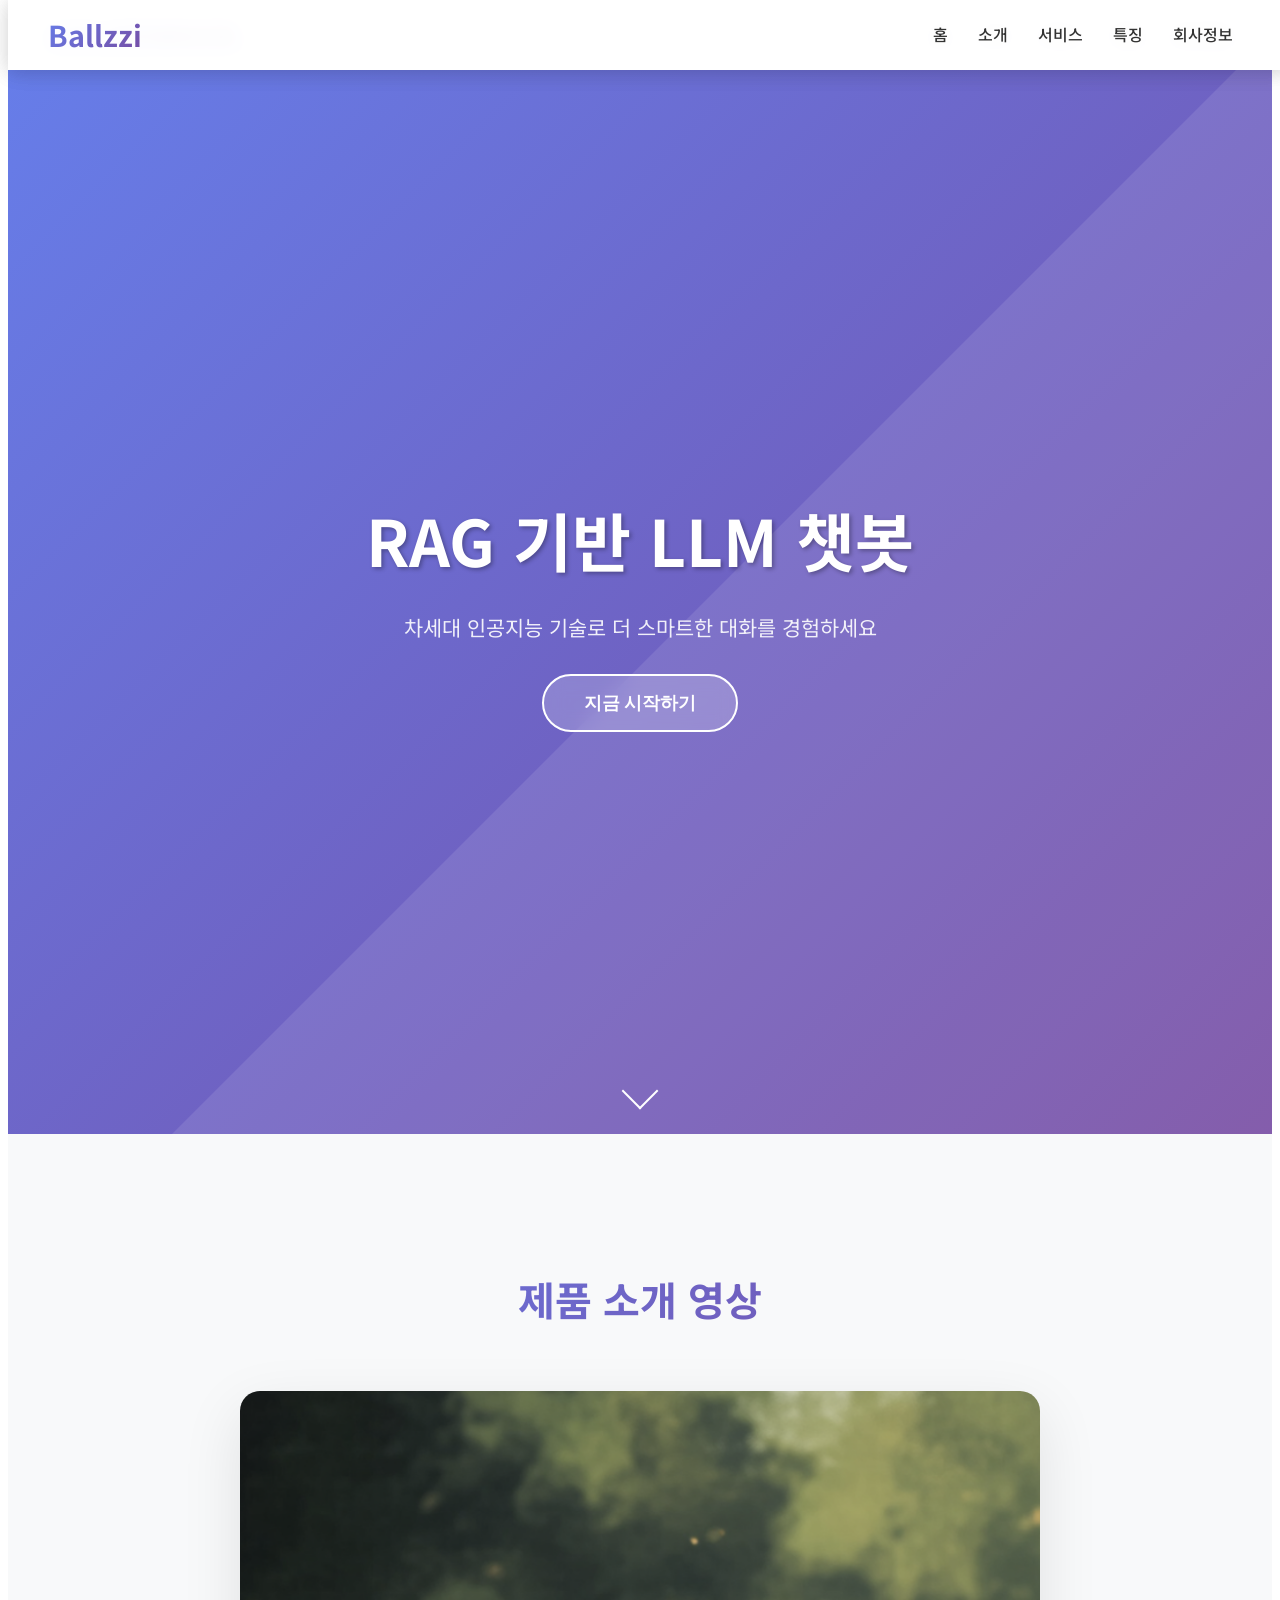
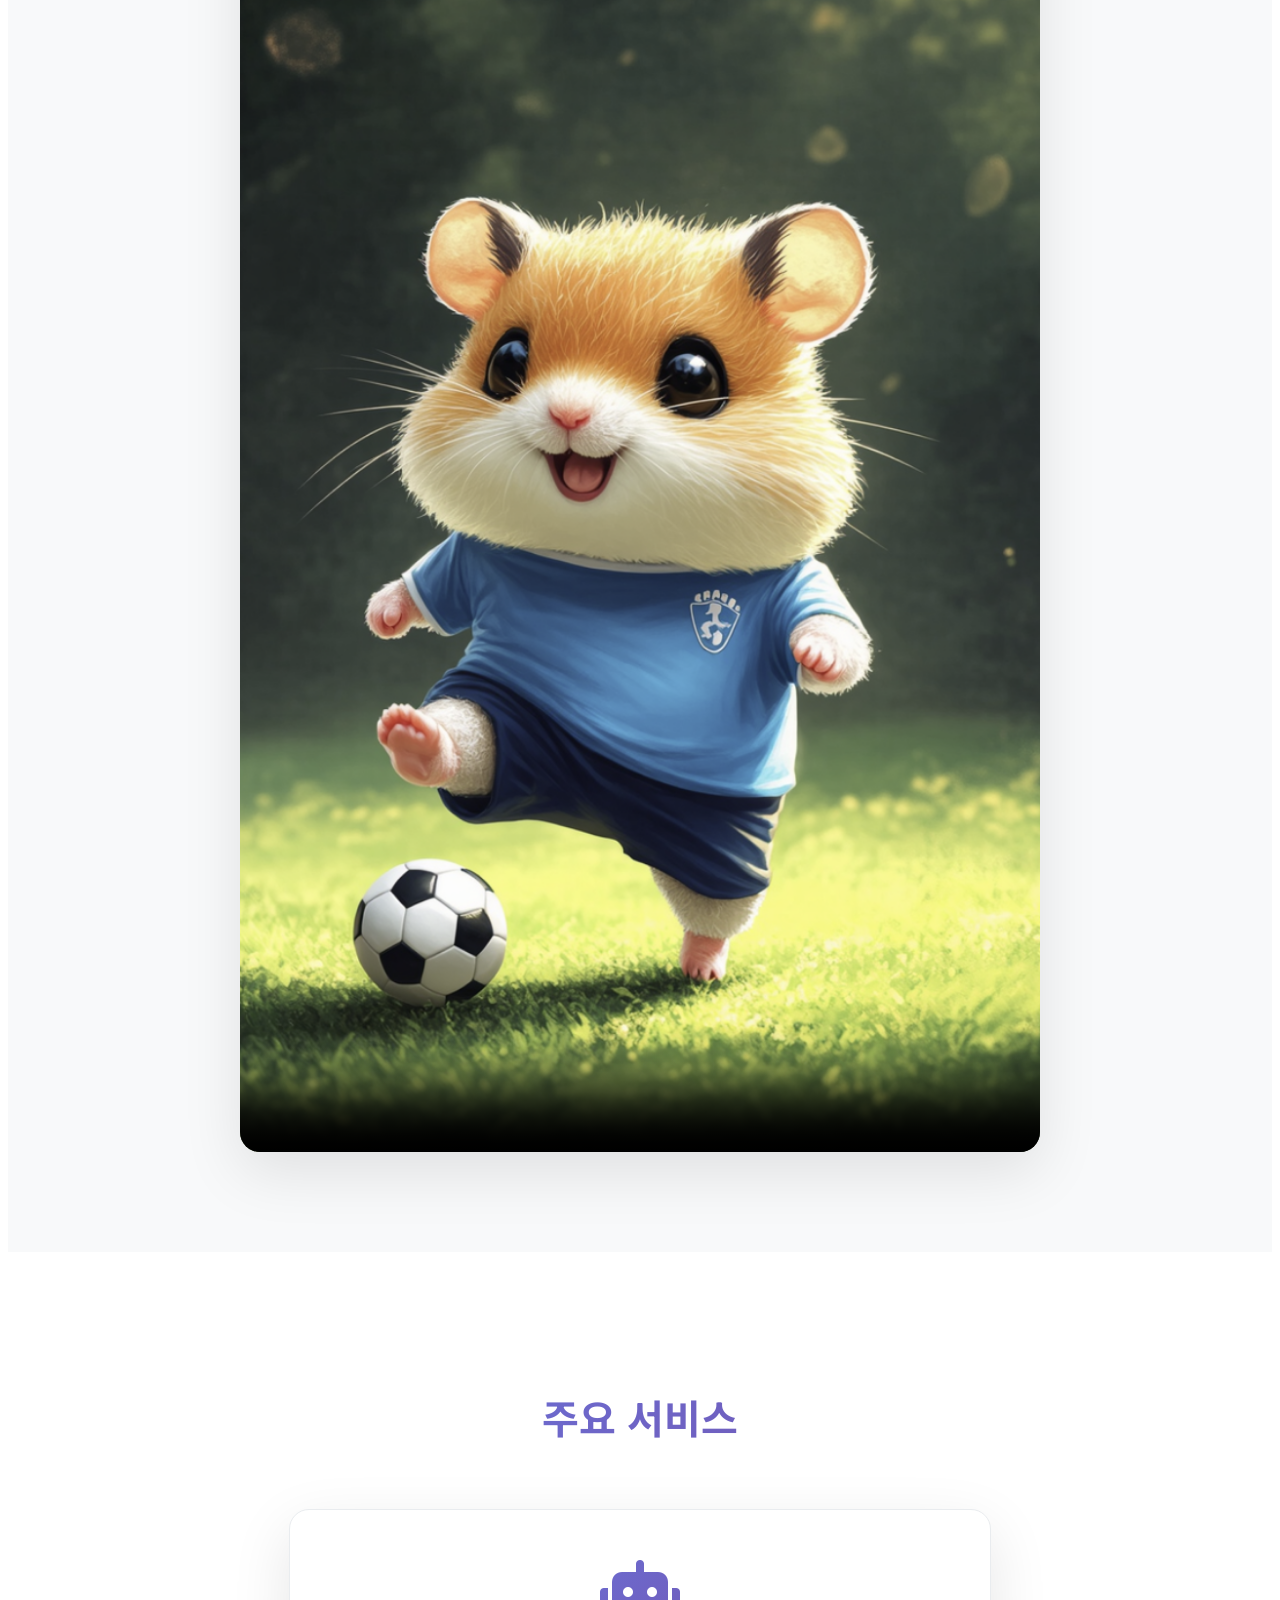
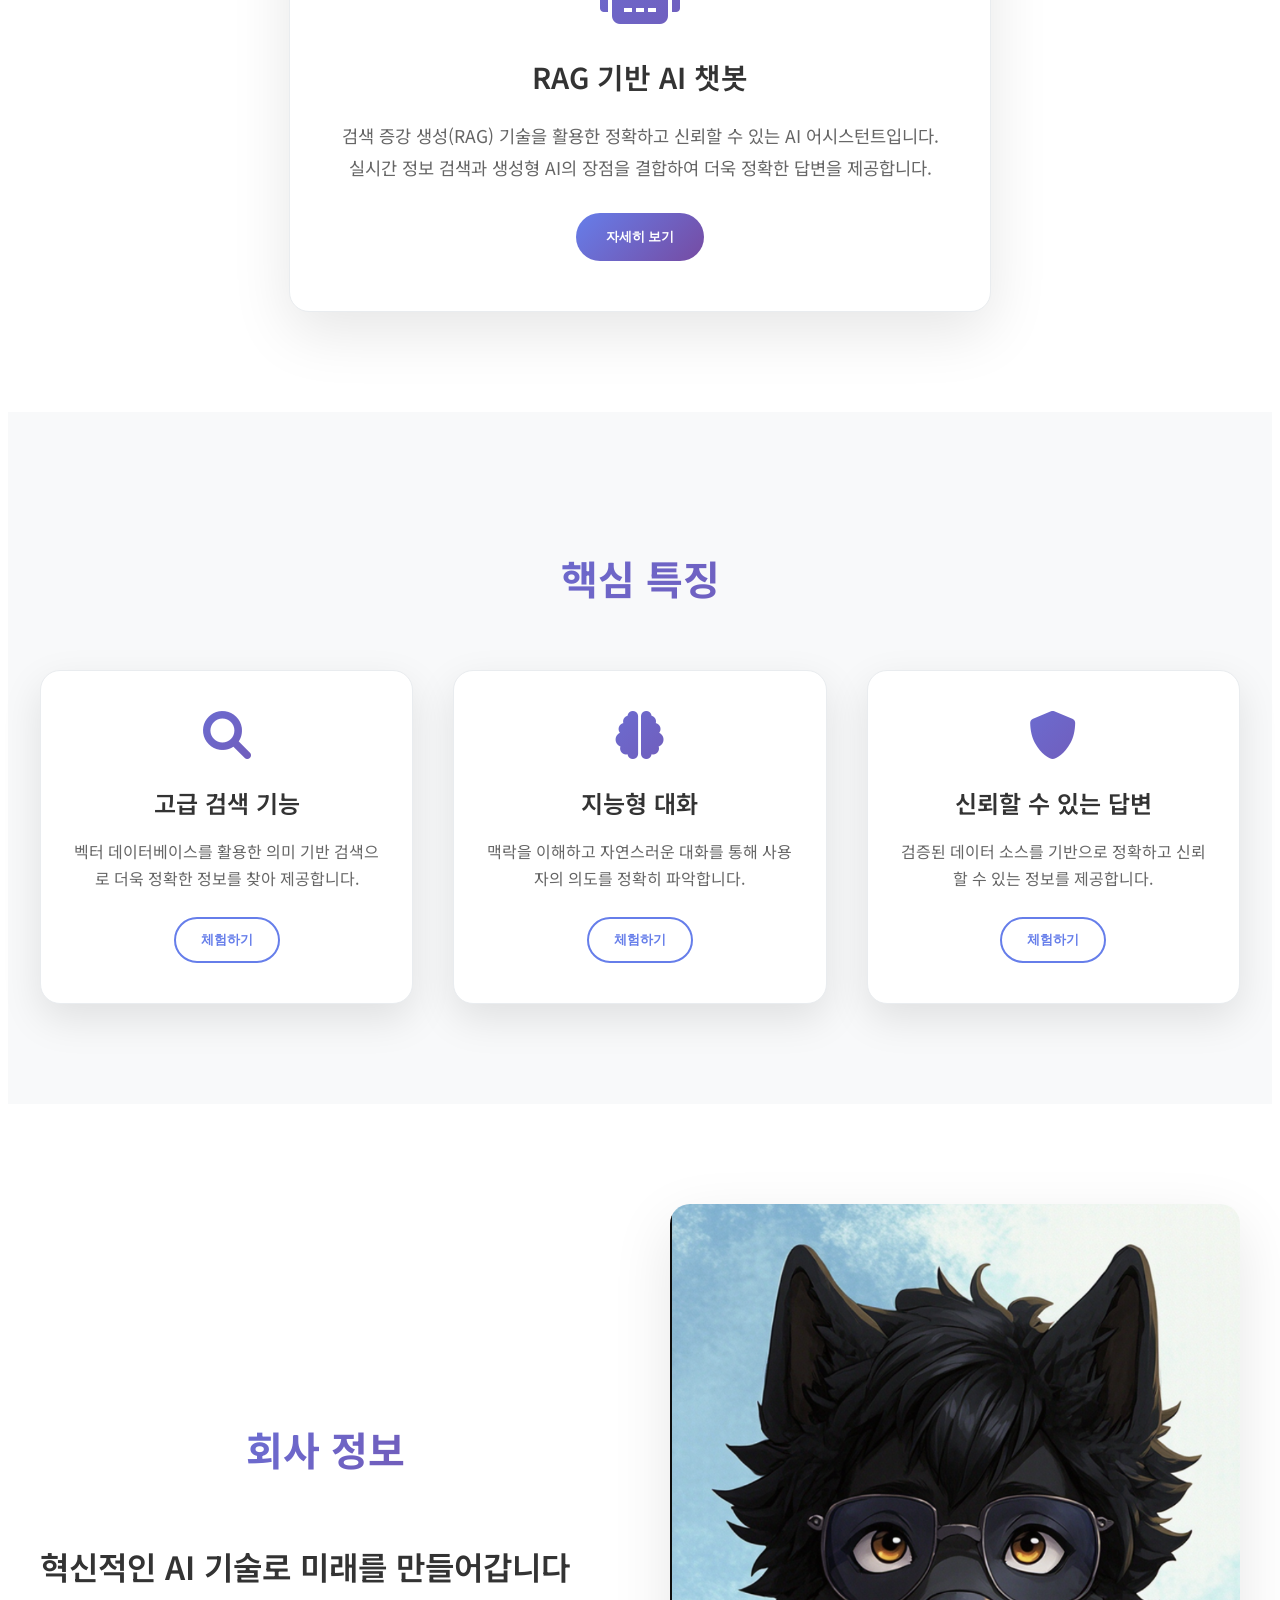
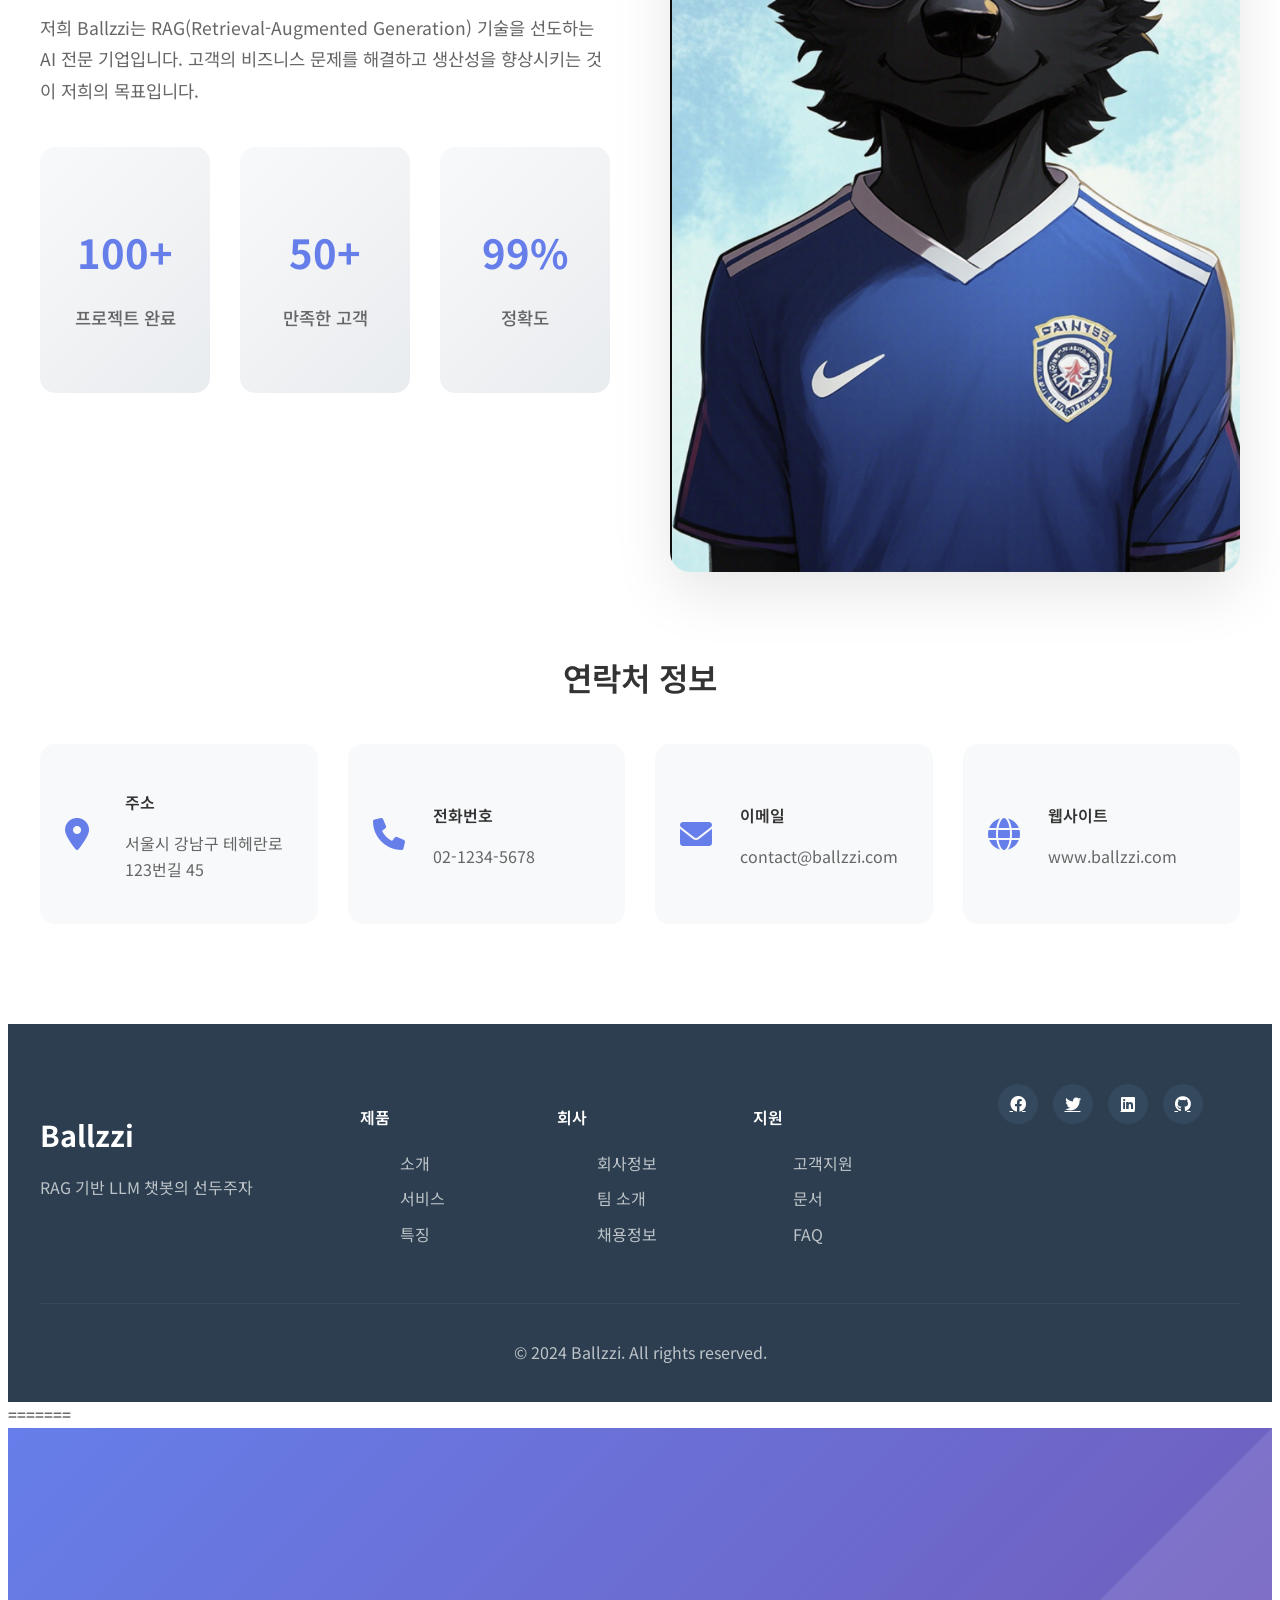
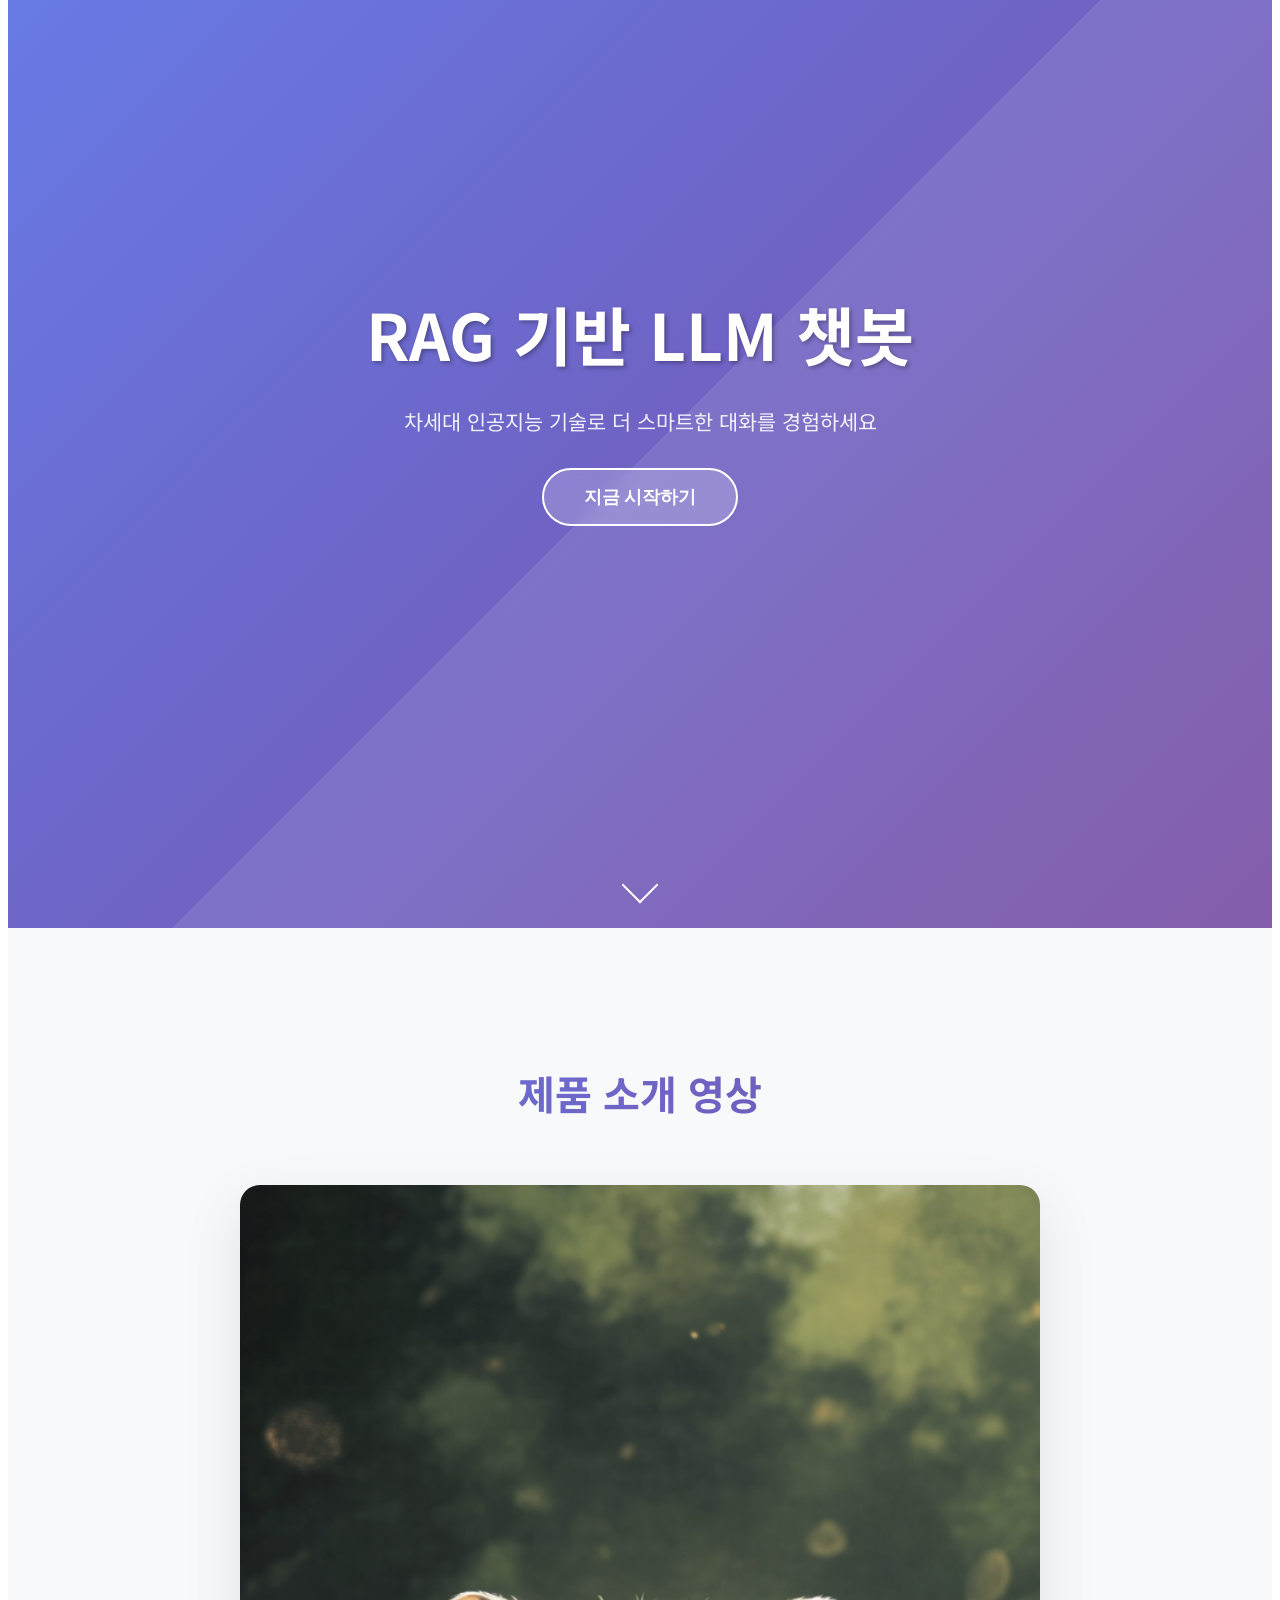
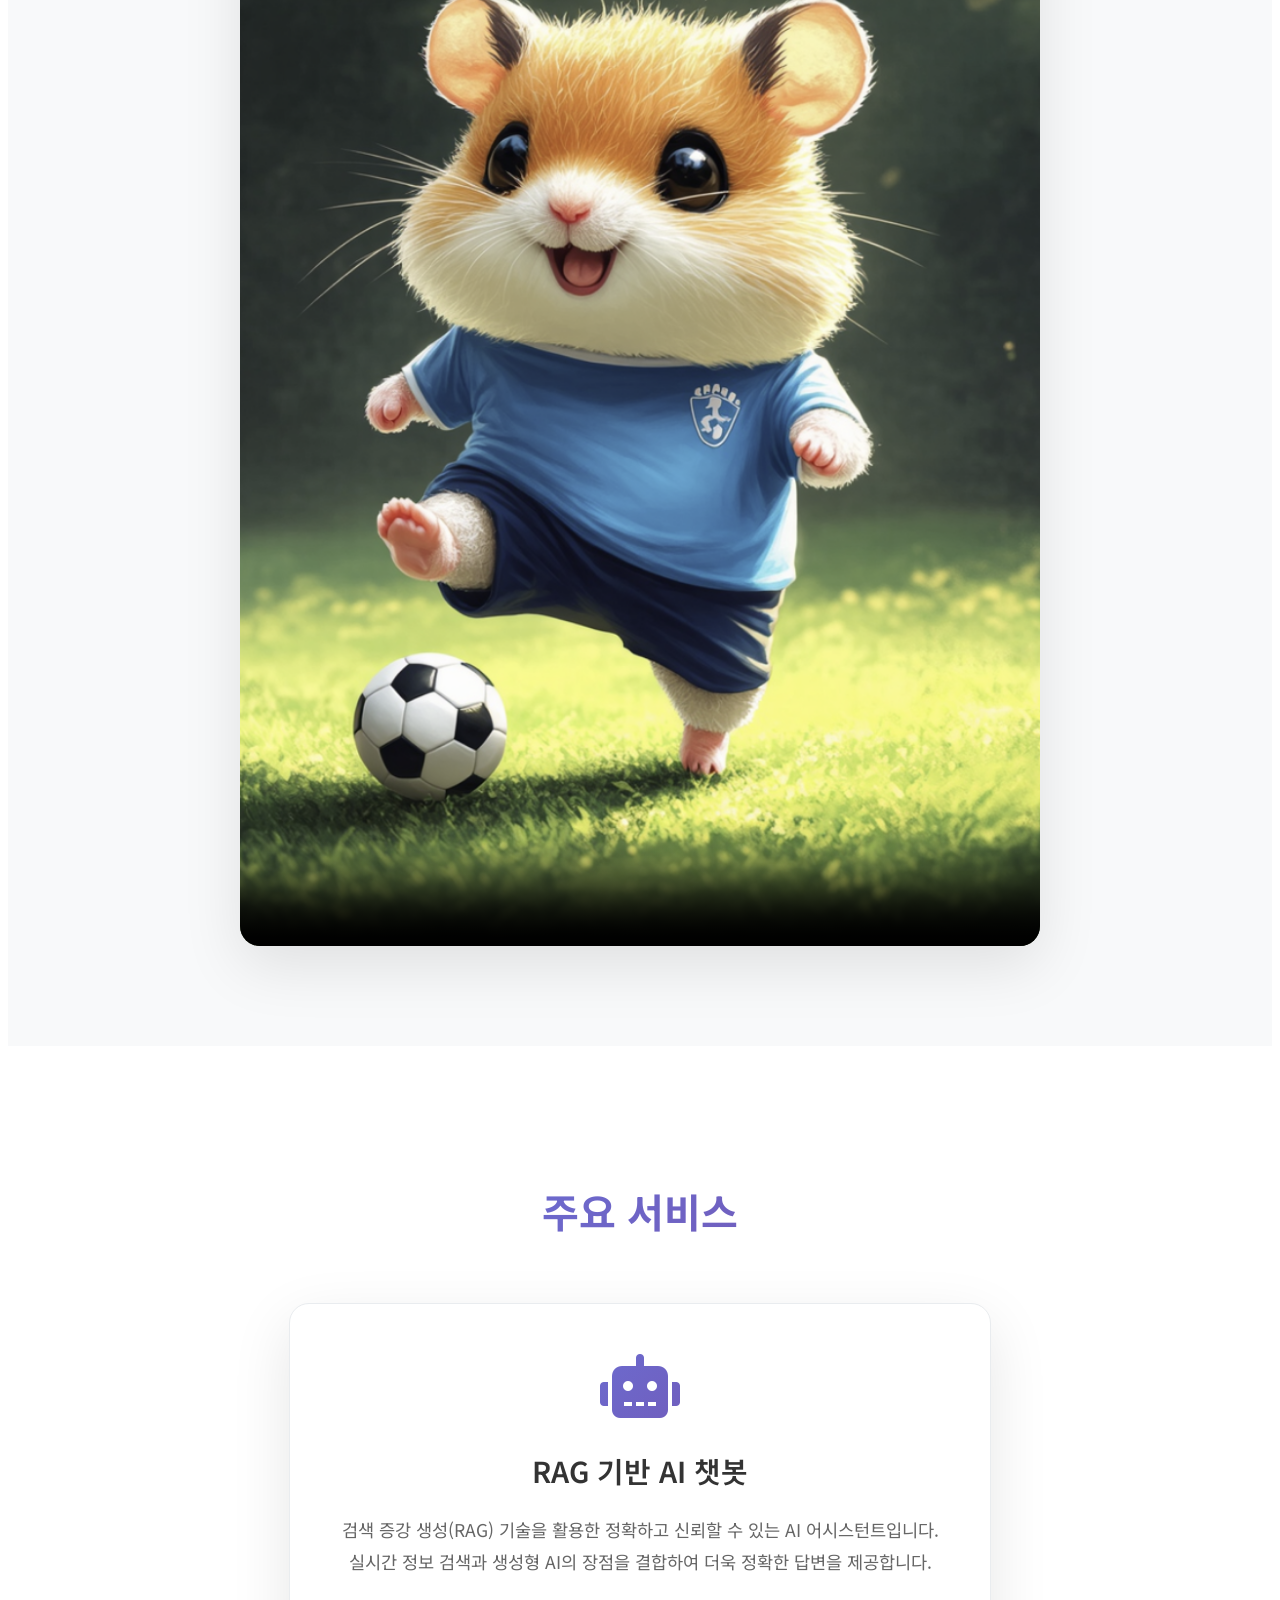
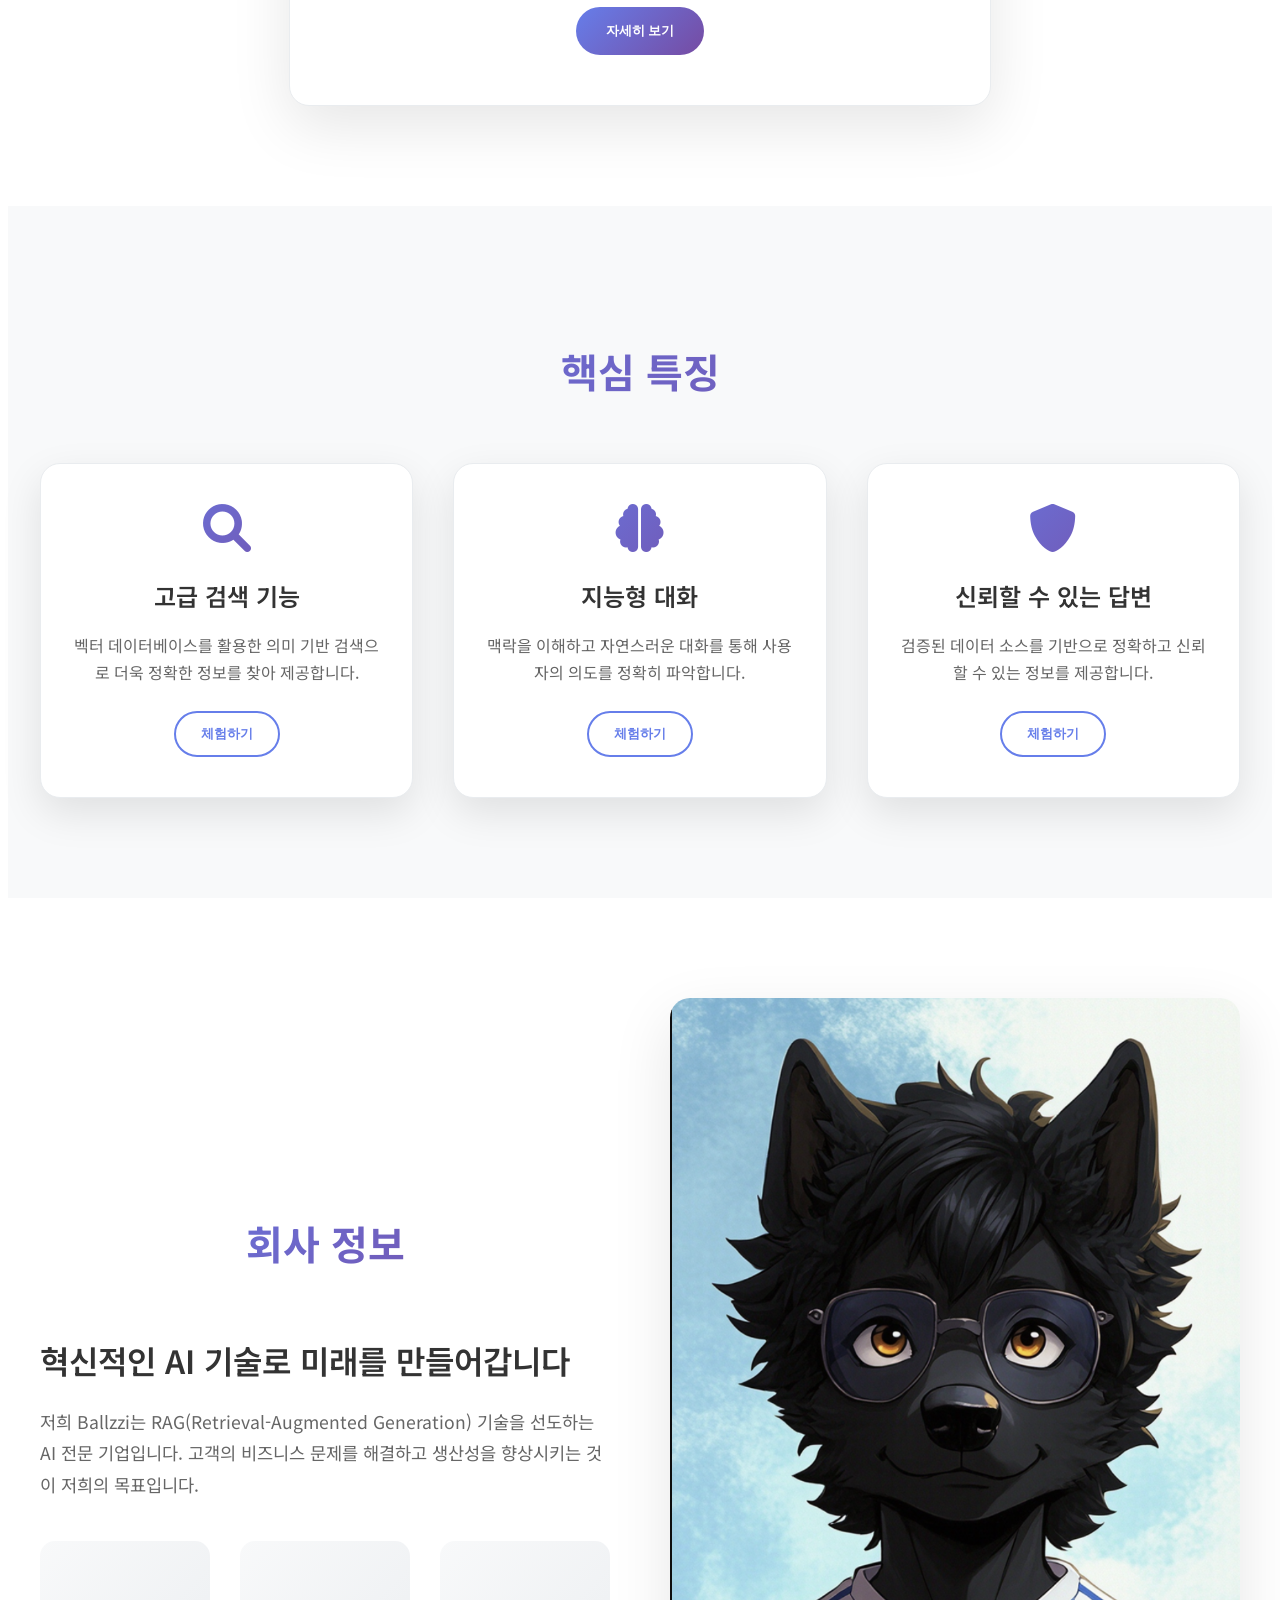
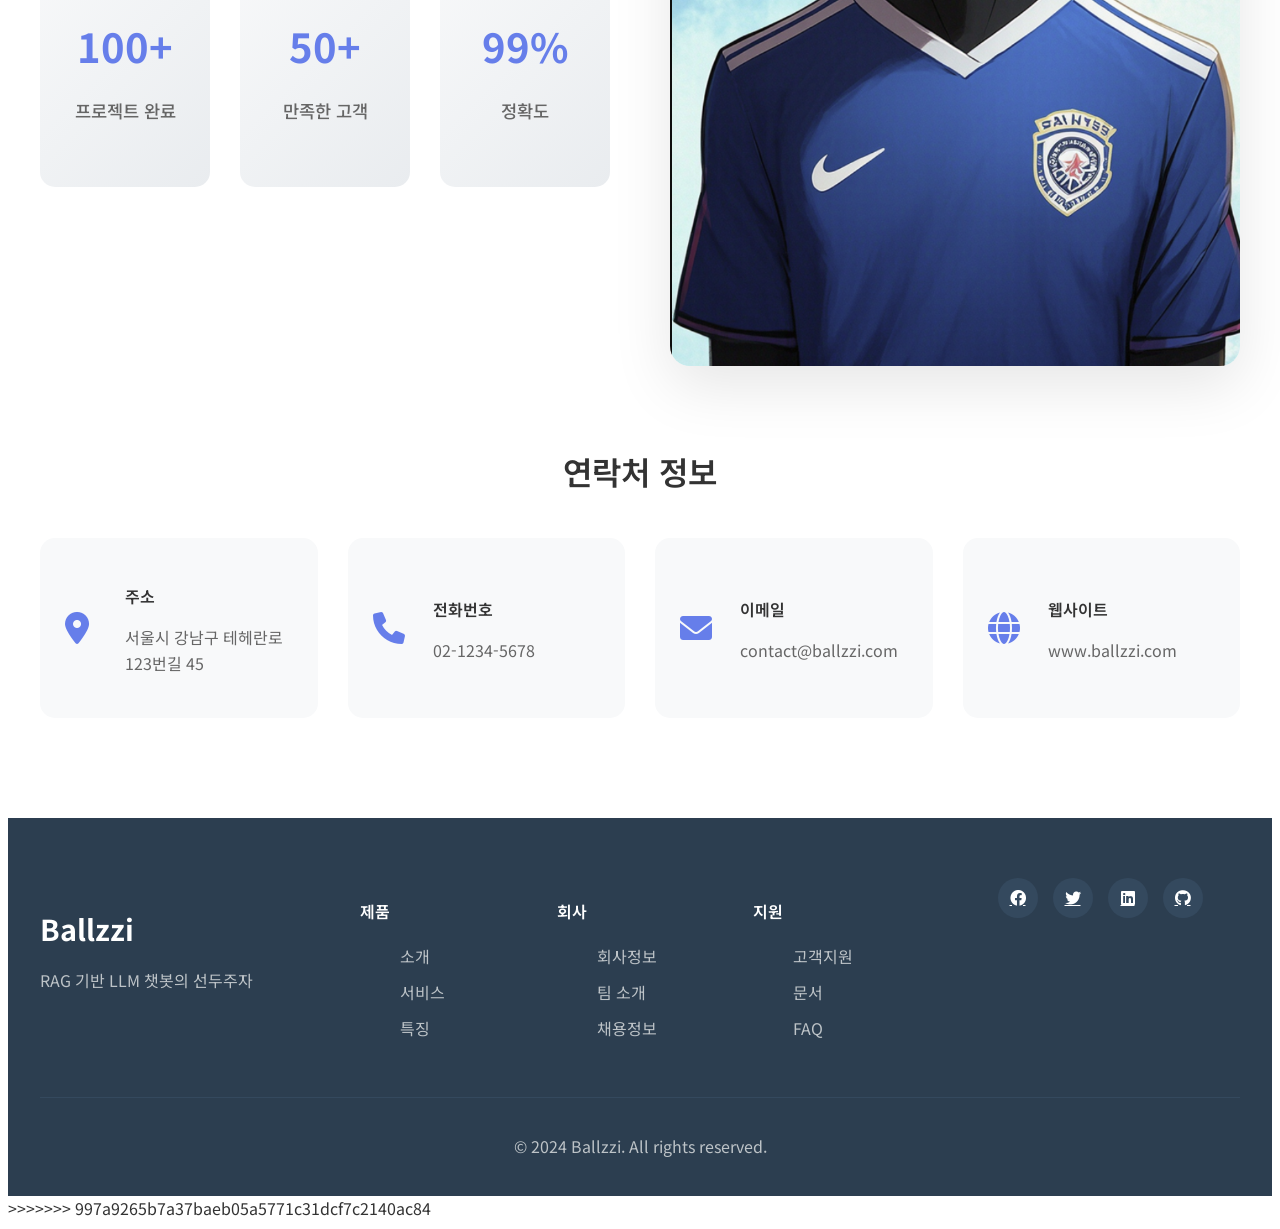
==== commit cf7b8ad6: "commit changes" ====
--- a/index.html
+++ b/index.html
@@ -1,3 +1,4 @@
+<<<<<<< HEAD
 <!DOCTYPE html>
 <html lang="ko">
 <head>
@@ -229,4 +230,237 @@
 
     <script src="script.js"></script>
 </body>
+=======
+<!DOCTYPE html>
+<html lang="ko">
+<head>
+    <meta charset="UTF-8">
+    <meta name="viewport" content="width=device-width, initial-scale=1.0">
+    <title>Ballzzi - RAG 기반 LLM 챗봇</title>
+    <link rel="stylesheet" href="styles.css">
+    <link href="https://fonts.googleapis.com/css2?family=Noto+Sans+KR:wght@300;400;500;700&display=swap" rel="stylesheet">
+    <link rel="stylesheet" href="https://cdnjs.cloudflare.com/ajax/libs/font-awesome/6.0.0/css/all.min.css">
+</head>
+<body>
+    <!-- 네비게이션 -->
+    <nav class="navbar">
+        <div class="nav-container">
+            <div class="nav-logo">
+                <h2>Ballzzi</h2>
+            </div>
+            <ul class="nav-menu">
+                <li class="nav-item">
+                    <a href="#home" class="nav-link">홈</a>
+                </li>
+                <li class="nav-item">
+                    <a href="#video" class="nav-link">소개</a>
+                </li>
+                <li class="nav-item">
+                    <a href="#services" class="nav-link">서비스</a>
+                </li>
+                <li class="nav-item">
+                    <a href="#features" class="nav-link">특징</a>
+                </li>
+                <li class="nav-item">
+                    <a href="#about" class="nav-link">회사정보</a>
+                </li>
+            </ul>
+            <div class="hamburger">
+                <span class="bar"></span>
+                <span class="bar"></span>
+                <span class="bar"></span>
+            </div>
+        </div>
+    </nav>
+
+    <!-- 메인 홈 섹션 -->
+    <section id="home" class="hero-section">
+        <div class="hero-content">
+            <h1 class="hero-title">RAG 기반 LLM 챗봇</h1>
+            <p class="hero-subtitle">차세대 인공지능 기술로 더 스마트한 대화를 경험하세요</p>
+            <button class="cta-button">지금 시작하기</button>
+        </div>
+        <div class="scroll-indicator">
+            <div class="scroll-arrow"></div>
+        </div>
+    </section>
+
+    <!-- 영상 섹션 -->
+    <section id="video" class="video-section">
+        <div class="container">
+            <h2 class="section-title">제품 소개 영상</h2>
+            <div class="video-container">
+                <video controls poster="img/스크린샷 2025-06-05 095123.png">
+                    <source src="video/intro.mp4" type="video/mp4">
+                    <p>브라우저가 비디오를 지원하지 않습니다.</p>
+                </video>
+            </div>
+        </div>
+    </section>
+
+    <!-- 서비스 선택 섹션 (1개 박스) -->
+    <section id="services" class="services-section">
+        <div class="container">
+            <h2 class="section-title">주요 서비스</h2>
+            <div class="service-box">
+                <div class="service-card main-service">
+                    <div class="service-icon">
+                        <i class="fas fa-robot"></i>
+                    </div>
+                    <h3>RAG 기반 AI 챗봇</h3>
+                    <p>검색 증강 생성(RAG) 기술을 활용한 정확하고 신뢰할 수 있는 AI 어시스턴트입니다. 실시간 정보 검색과 생성형 AI의 장점을 결합하여 더욱 정확한 답변을 제공합니다.</p>
+                    <button class="service-btn">자세히 보기</button>
+                </div>
+            </div>
+        </div>
+    </section>
+
+    <!-- 특징 섹션 (3개 박스) -->
+    <section id="features" class="features-section">
+        <div class="container">
+            <h2 class="section-title">핵심 특징</h2>
+            <div class="features-grid">
+                <div class="feature-card">
+                    <div class="feature-icon">
+                        <i class="fas fa-search"></i>
+                    </div>
+                    <h3>고급 검색 기능</h3>
+                    <p>벡터 데이터베이스를 활용한 의미 기반 검색으로 더욱 정확한 정보를 찾아 제공합니다.</p>
+                    <button class="feature-btn">체험하기</button>
+                </div>
+                <div class="feature-card">
+                    <div class="feature-icon">
+                        <i class="fas fa-brain"></i>
+                    </div>
+                    <h3>지능형 대화</h3>
+                    <p>맥락을 이해하고 자연스러운 대화를 통해 사용자의 의도를 정확히 파악합니다.</p>
+                    <button class="feature-btn">체험하기</button>
+                </div>
+                <div class="feature-card">
+                    <div class="feature-icon">
+                        <i class="fas fa-shield-alt"></i>
+                    </div>
+                    <h3>신뢰할 수 있는 답변</h3>
+                    <p>검증된 데이터 소스를 기반으로 정확하고 신뢰할 수 있는 정보를 제공합니다.</p>
+                    <button class="feature-btn">체험하기</button>
+                </div>
+            </div>
+        </div>
+    </section>
+
+    <!-- 회사 정보 섹션 -->
+    <section id="about" class="about-section">
+        <div class="container">
+            <div class="about-content">
+                <div class="about-text">
+                    <h2 class="section-title">회사 정보</h2>
+                    <h3>혁신적인 AI 기술로 미래를 만들어갑니다</h3>
+                    <p>저희 Ballzzi는 RAG(Retrieval-Augmented Generation) 기술을 선도하는 AI 전문 기업입니다. 고객의 비즈니스 문제를 해결하고 생산성을 향상시키는 것이 저희의 목표입니다.</p>
+                    
+                    <div class="company-stats">
+                        <div class="stat-item">
+                            <h4>100+</h4>
+                            <p>프로젝트 완료</p>
+                        </div>
+                        <div class="stat-item">
+                            <h4>50+</h4>
+                            <p>만족한 고객</p>
+                        </div>
+                        <div class="stat-item">
+                            <h4>99%</h4>
+                            <p>정확도</p>
+                        </div>
+                    </div>
+                </div>
+                <div class="about-image">
+                    <img src="img/스크린샷 2025-06-05 095207.png" alt="회사 이미지">
+                </div>
+            </div>
+            
+            <div class="contact-info">
+                <h3>연락처 정보</h3>
+                <div class="contact-grid">
+                    <div class="contact-item">
+                        <i class="fas fa-map-marker-alt"></i>
+                        <div>
+                            <h4>주소</h4>
+                            <p>서울시 강남구 테헤란로 123번길 45</p>
+                        </div>
+                    </div>
+                    <div class="contact-item">
+                        <i class="fas fa-phone"></i>
+                        <div>
+                            <h4>전화번호</h4>
+                            <p>02-1234-5678</p>
+                        </div>
+                    </div>
+                    <div class="contact-item">
+                        <i class="fas fa-envelope"></i>
+                        <div>
+                            <h4>이메일</h4>
+                            <p>contact@ballzzi.com</p>
+                        </div>
+                    </div>
+                    <div class="contact-item">
+                        <i class="fas fa-globe"></i>
+                        <div>
+                            <h4>웹사이트</h4>
+                            <p>www.ballzzi.com</p>
+                        </div>
+                    </div>
+                </div>
+            </div>
+        </div>
+    </section>
+
+    <!-- 푸터 -->
+    <footer class="footer">
+        <div class="container">
+            <div class="footer-content">
+                <div class="footer-logo">
+                    <h3>Ballzzi</h3>
+                    <p>RAG 기반 LLM 챗봇의 선두주자</p>
+                </div>
+                <div class="footer-links">
+                    <div class="footer-section">
+                        <h4>제품</h4>
+                        <ul>
+                            <li><a href="#video">소개</a></li>
+                            <li><a href="#services">서비스</a></li>
+                            <li><a href="#features">특징</a></li>
+                        </ul>
+                    </div>
+                    <div class="footer-section">
+                        <h4>회사</h4>
+                        <ul>
+                            <li><a href="#about">회사정보</a></li>
+                            <li><a href="#">팀 소개</a></li>
+                            <li><a href="#">채용정보</a></li>
+                        </ul>
+                    </div>
+                    <div class="footer-section">
+                        <h4>지원</h4>
+                        <ul>
+                            <li><a href="#">고객지원</a></li>
+                            <li><a href="#">문서</a></li>
+                            <li><a href="#">FAQ</a></li>
+                        </ul>
+                    </div>
+                </div>
+                <div class="footer-social">
+                    <a href="#"><i class="fab fa-facebook"></i></a>
+                    <a href="#"><i class="fab fa-twitter"></i></a>
+                    <a href="#"><i class="fab fa-linkedin"></i></a>
+                    <a href="#"><i class="fab fa-github"></i></a>
+                </div>
+            </div>
+            <div class="footer-bottom">
+                <p>&copy; 2024 Ballzzi. All rights reserved.</p>
+            </div>
+        </div>
+    </footer>
+
+    <script src="script.js"></script>
+</body>
+>>>>>>> 997a9265b7a37baeb05a5771c31dcf7c2140ac84
 </html> 
--- a/styles.css
+++ b/styles.css
@@ -1,3 +1,4 @@
+<<<<<<< HEAD
 /* 기본 리셋 및 전역 스타일 */
 * {
     margin: 0;
@@ -634,4 +635,642 @@
     section {
         padding: 60px 0;
     }
+=======
+/* 기본 리셋 및 전역 스타일 */
+* {
+    margin: 0;
+    padding: 0;
+    box-sizing: border-box;
+}
+
+html {
+    scroll-behavior: smooth;
+}
+
+body {
+    font-family: 'Noto Sans KR', sans-serif;
+    line-height: 1.6;
+    color: #333;
+    overflow-x: hidden;
+}
+
+.container {
+    max-width: 1200px;
+    margin: 0 auto;
+    padding: 0 20px;
+}
+
+/* 네비게이션 */
+.navbar {
+    position: fixed;
+    top: 0;
+    width: 100%;
+    background: rgba(255, 255, 255, 0.95);
+    backdrop-filter: blur(10px);
+    z-index: 1000;
+    transition: all 0.3s ease;
+    box-shadow: 0 2px 20px rgba(0, 0, 0, 0.1);
+}
+
+.nav-container {
+    max-width: 1200px;
+    margin: 0 auto;
+    padding: 0 20px;
+    display: flex;
+    justify-content: space-between;
+    align-items: center;
+    height: 70px;
+}
+
+.nav-logo h2 {
+    background: linear-gradient(135deg, #667eea 0%, #764ba2 100%);
+    -webkit-background-clip: text;
+    -webkit-text-fill-color: transparent;
+    background-clip: text;
+    font-weight: 700;
+    font-size: 1.8rem;
+}
+
+.nav-menu {
+    display: flex;
+    list-style: none;
+    margin: 0;
+    padding: 0;
+}
+
+.nav-item {
+    margin: 0 15px;
+}
+
+.nav-link {
+    text-decoration: none;
+    color: #333;
+    font-weight: 500;
+    transition: all 0.3s ease;
+    position: relative;
+}
+
+.nav-link::after {
+    content: '';
+    position: absolute;
+    width: 0;
+    height: 2px;
+    bottom: -5px;
+    left: 0;
+    background: linear-gradient(135deg, #667eea 0%, #764ba2 100%);
+    transition: width 0.3s ease;
+}
+
+.nav-link:hover::after {
+    width: 100%;
+}
+
+.hamburger {
+    display: none;
+    flex-direction: column;
+    cursor: pointer;
+}
+
+.bar {
+    width: 25px;
+    height: 3px;
+    background: #333;
+    margin: 3px 0;
+    transition: 0.3s;
+}
+
+/* 히어로 섹션 */
+.hero-section {
+    height: 100vh;
+    background: linear-gradient(135deg, #667eea 0%, #764ba2 100%);
+    display: flex;
+    align-items: center;
+    justify-content: center;
+    text-align: center;
+    color: white;
+    position: relative;
+    overflow: hidden;
+}
+
+.hero-section::before {
+    content: '';
+    position: absolute;
+    top: 0;
+    left: 0;
+    right: 0;
+    bottom: 0;
+    background: url('data:image/svg+xml,<svg xmlns="http://www.w3.org/2000/svg" viewBox="0 0 1000 1000"><polygon fill="rgba(255,255,255,0.1)" points="0,1000 1000,0 1000,1000"/></svg>');
+    background-size: cover;
+}
+
+.hero-content {
+    position: relative;
+    z-index: 2;
+    max-width: 800px;
+    animation: fadeInUp 1s ease-out;
+}
+
+.hero-title {
+    font-size: 4rem;
+    font-weight: 700;
+    margin-bottom: 20px;
+    text-shadow: 2px 2px 4px rgba(0, 0, 0, 0.3);
+}
+
+.hero-subtitle {
+    font-size: 1.3rem;
+    margin-bottom: 30px;
+    opacity: 0.9;
+}
+
+.cta-button {
+    background: rgba(255, 255, 255, 0.2);
+    color: white;
+    border: 2px solid white;
+    padding: 15px 40px;
+    font-size: 1.1rem;
+    font-weight: 600;
+    border-radius: 50px;
+    cursor: pointer;
+    transition: all 0.3s ease;
+    backdrop-filter: blur(10px);
+}
+
+.cta-button:hover {
+    background: white;
+    color: #667eea;
+    transform: translateY(-2px);
+    box-shadow: 0 10px 30px rgba(0, 0, 0, 0.2);
+}
+
+.scroll-indicator {
+    position: absolute;
+    bottom: 30px;
+    left: 50%;
+    transform: translateX(-50%);
+    animation: bounce 2s infinite;
+}
+
+.scroll-arrow {
+    width: 24px;
+    height: 24px;
+    border: 2px solid white;
+    border-top: none;
+    border-right: none;
+    transform: rotate(-45deg);
+}
+
+/* 섹션 공통 스타일 */
+section {
+    padding: 100px 0;
+}
+
+.section-title {
+    font-size: 2.5rem;
+    font-weight: 700;
+    text-align: center;
+    margin-bottom: 60px;
+    background: linear-gradient(135deg, #667eea 0%, #764ba2 100%);
+    -webkit-background-clip: text;
+    -webkit-text-fill-color: transparent;
+    background-clip: text;
+}
+
+/* 영상 섹션 */
+.video-section {
+    background: #f8f9fa;
+}
+
+.video-container {
+    max-width: 800px;
+    margin: 0 auto;
+    border-radius: 20px;
+    overflow: hidden;
+    box-shadow: 0 20px 60px rgba(0, 0, 0, 0.1);
+    transition: transform 0.3s ease;
+}
+
+.video-container:hover {
+    transform: translateY(-10px);
+}
+
+.video-container video {
+    width: 100%;
+    height: auto;
+    display: block;
+}
+
+/* 서비스 섹션 */
+.services-section {
+    background: white;
+}
+
+.service-box {
+    display: flex;
+    justify-content: center;
+}
+
+.service-card {
+    background: white;
+    padding: 50px;
+    border-radius: 20px;
+    box-shadow: 0 20px 60px rgba(0, 0, 0, 0.1);
+    text-align: center;
+    max-width: 600px;
+    transition: all 0.3s ease;
+    border: 1px solid #e9ecef;
+}
+
+.service-card:hover {
+    transform: translateY(-10px);
+    box-shadow: 0 30px 80px rgba(0, 0, 0, 0.15);
+}
+
+.service-icon {
+    font-size: 4rem;
+    background: linear-gradient(135deg, #667eea 0%, #764ba2 100%);
+    -webkit-background-clip: text;
+    -webkit-text-fill-color: transparent;
+    background-clip: text;
+    margin-bottom: 30px;
+}
+
+.service-card h3 {
+    font-size: 1.8rem;
+    font-weight: 600;
+    margin-bottom: 20px;
+    color: #333;
+}
+
+.service-card p {
+    font-size: 1.1rem;
+    line-height: 1.8;
+    color: #666;
+    margin-bottom: 30px;
+}
+
+.service-btn {
+    background: linear-gradient(135deg, #667eea 0%, #764ba2 100%);
+    color: white;
+    border: none;
+    padding: 15px 30px;
+    border-radius: 50px;
+    font-weight: 600;
+    cursor: pointer;
+    transition: all 0.3s ease;
+}
+
+.service-btn:hover {
+    transform: translateY(-2px);
+    box-shadow: 0 10px 30px rgba(102, 126, 234, 0.4);
+}
+
+/* 특징 섹션 */
+.features-section {
+    background: #f8f9fa;
+}
+
+.features-grid {
+    display: grid;
+    grid-template-columns: repeat(auto-fit, minmax(300px, 1fr));
+    gap: 40px;
+    margin-top: 60px;
+}
+
+.feature-card {
+    background: white;
+    padding: 40px 30px;
+    border-radius: 20px;
+    text-align: center;
+    box-shadow: 0 15px 40px rgba(0, 0, 0, 0.1);
+    transition: all 0.3s ease;
+    border: 1px solid #e9ecef;
+}
+
+.feature-card:hover {
+    transform: translateY(-10px);
+    box-shadow: 0 25px 60px rgba(0, 0, 0, 0.15);
+}
+
+.feature-icon {
+    font-size: 3rem;
+    background: linear-gradient(135deg, #667eea 0%, #764ba2 100%);
+    -webkit-background-clip: text;
+    -webkit-text-fill-color: transparent;
+    background-clip: text;
+    margin-bottom: 25px;
+}
+
+.feature-card h3 {
+    font-size: 1.5rem;
+    font-weight: 600;
+    margin-bottom: 15px;
+    color: #333;
+}
+
+.feature-card p {
+    color: #666;
+    line-height: 1.7;
+    margin-bottom: 25px;
+}
+
+.feature-btn {
+    background: transparent;
+    color: #667eea;
+    border: 2px solid #667eea;
+    padding: 12px 25px;
+    border-radius: 50px;
+    font-weight: 600;
+    cursor: pointer;
+    transition: all 0.3s ease;
+}
+
+.feature-btn:hover {
+    background: #667eea;
+    color: white;
+    transform: translateY(-2px);
+}
+
+/* 회사 정보 섹션 */
+.about-section {
+    background: white;
+}
+
+.about-content {
+    display: grid;
+    grid-template-columns: 1fr 1fr;
+    gap: 60px;
+    align-items: center;
+    margin-bottom: 80px;
+}
+
+.about-text h3 {
+    font-size: 2rem;
+    font-weight: 600;
+    margin-bottom: 20px;
+    color: #333;
+}
+
+.about-text p {
+    font-size: 1.1rem;
+    line-height: 1.8;
+    color: #666;
+    margin-bottom: 40px;
+}
+
+.company-stats {
+    display: grid;
+    grid-template-columns: repeat(3, 1fr);
+    gap: 30px;
+}
+
+.stat-item {
+    text-align: center;
+    padding: 20px;
+    border-radius: 15px;
+    background: linear-gradient(135deg, #f8f9fa 0%, #e9ecef 100%);
+}
+
+.stat-item h4 {
+    font-size: 2.5rem;
+    font-weight: 700;
+    color: #667eea;
+    margin-bottom: 10px;
+}
+
+.stat-item p {
+    color: #666;
+    font-weight: 500;
+}
+
+.about-image img {
+    width: 100%;
+    border-radius: 20px;
+    box-shadow: 0 20px 60px rgba(0, 0, 0, 0.1);
+}
+
+.contact-info h3 {
+    font-size: 2rem;
+    font-weight: 600;
+    text-align: center;
+    margin-bottom: 40px;
+    color: #333;
+}
+
+.contact-grid {
+    display: grid;
+    grid-template-columns: repeat(auto-fit, minmax(250px, 1fr));
+    gap: 30px;
+}
+
+.contact-item {
+    display: flex;
+    align-items: center;
+    padding: 25px;
+    background: #f8f9fa;
+    border-radius: 15px;
+    transition: all 0.3s ease;
+}
+
+.contact-item:hover {
+    background: #e9ecef;
+    transform: translateY(-5px);
+}
+
+.contact-item i {
+    font-size: 2rem;
+    color: #667eea;
+    margin-right: 20px;
+    min-width: 40px;
+}
+
+.contact-item h4 {
+    font-weight: 600;
+    margin-bottom: 5px;
+    color: #333;
+}
+
+.contact-item p {
+    color: #666;
+}
+
+/* 푸터 */
+.footer {
+    background: #2c3e50;
+    color: white;
+    padding: 60px 0 20px;
+}
+
+.footer-content {
+    display: grid;
+    grid-template-columns: 1fr 2fr 1fr;
+    gap: 40px;
+    margin-bottom: 40px;
+}
+
+.footer-logo h3 {
+    font-size: 1.8rem;
+    font-weight: 700;
+    margin-bottom: 15px;
+}
+
+.footer-logo p {
+    color: #bdc3c7;
+}
+
+.footer-links {
+    display: grid;
+    grid-template-columns: repeat(3, 1fr);
+    gap: 30px;
+}
+
+.footer-section h4 {
+    font-weight: 600;
+    margin-bottom: 20px;
+}
+
+.footer-section ul {
+    list-style: none;
+}
+
+.footer-section li {
+    margin-bottom: 10px;
+}
+
+.footer-section a {
+    color: #bdc3c7;
+    text-decoration: none;
+    transition: color 0.3s ease;
+}
+
+.footer-section a:hover {
+    color: white;
+}
+
+.footer-social {
+    display: flex;
+    gap: 15px;
+    justify-content: center;
+}
+
+.footer-social a {
+    display: flex;
+    align-items: center;
+    justify-content: center;
+    width: 40px;
+    height: 40px;
+    background: #34495e;
+    color: white;
+    border-radius: 50%;
+    transition: all 0.3s ease;
+}
+
+.footer-social a:hover {
+    background: #667eea;
+    transform: translateY(-3px);
+}
+
+.footer-bottom {
+    text-align: center;
+    padding-top: 20px;
+    border-top: 1px solid #34495e;
+    color: #bdc3c7;
+}
+
+/* 애니메이션 */
+@keyframes fadeInUp {
+    from {
+        opacity: 0;
+        transform: translateY(50px);
+    }
+    to {
+        opacity: 1;
+        transform: translateY(0);
+    }
+}
+
+@keyframes bounce {
+    0%, 20%, 50%, 80%, 100% {
+        transform: translateX(-50%) translateY(0);
+    }
+    40% {
+        transform: translateX(-50%) translateY(-10px);
+    }
+    60% {
+        transform: translateX(-50%) translateY(-5px);
+    }
+}
+
+/* 반응형 디자인 */
+@media (max-width: 768px) {
+    .hamburger {
+        display: flex;
+    }
+    
+    .nav-menu {
+        position: fixed;
+        left: -100%;
+        top: 70px;
+        flex-direction: column;
+        background-color: white;
+        width: 100%;
+        text-align: center;
+        transition: 0.3s;
+        box-shadow: 0 10px 27px rgba(0, 0, 0, 0.05);
+        padding: 20px 0;
+    }
+    
+    .nav-menu.active {
+        left: 0;
+    }
+    
+    .nav-item {
+        margin: 15px 0;
+    }
+    
+    .hero-title {
+        font-size: 2.5rem;
+    }
+    
+    .hero-subtitle {
+        font-size: 1.1rem;
+    }
+    
+    .section-title {
+        font-size: 2rem;
+    }
+    
+    .about-content {
+        grid-template-columns: 1fr;
+        gap: 40px;
+    }
+    
+    .company-stats {
+        grid-template-columns: 1fr;
+        gap: 20px;
+    }
+    
+    .contact-grid {
+        grid-template-columns: 1fr;
+    }
+    
+    .footer-content {
+        grid-template-columns: 1fr;
+        text-align: center;
+    }
+    
+    .footer-links {
+        grid-template-columns: 1fr;
+        gap: 20px;
+    }
+    
+    .features-grid {
+        grid-template-columns: 1fr;
+        gap: 30px;
+    }
+    
+    section {
+        padding: 60px 0;
+    }
+>>>>>>> 997a9265b7a37baeb05a5771c31dcf7c2140ac84
 } 
--- a/styles.css
+++ b/styles.css
@@ -1,3 +1,4 @@
+<<<<<<< HEAD
 /* 기본 리셋 및 전역 스타일 */
 * {
     margin: 0;
@@ -634,4 +635,642 @@
     section {
         padding: 60px 0;
     }
+=======
+/* 기본 리셋 및 전역 스타일 */
+* {
+    margin: 0;
+    padding: 0;
+    box-sizing: border-box;
+}
+
+html {
+    scroll-behavior: smooth;
+}
+
+body {
+    font-family: 'Noto Sans KR', sans-serif;
+    line-height: 1.6;
+    color: #333;
+    overflow-x: hidden;
+}
+
+.container {
+    max-width: 1200px;
+    margin: 0 auto;
+    padding: 0 20px;
+}
+
+/* 네비게이션 */
+.navbar {
+    position: fixed;
+    top: 0;
+    width: 100%;
+    background: rgba(255, 255, 255, 0.95);
+    backdrop-filter: blur(10px);
+    z-index: 1000;
+    transition: all 0.3s ease;
+    box-shadow: 0 2px 20px rgba(0, 0, 0, 0.1);
+}
+
+.nav-container {
+    max-width: 1200px;
+    margin: 0 auto;
+    padding: 0 20px;
+    display: flex;
+    justify-content: space-between;
+    align-items: center;
+    height: 70px;
+}
+
+.nav-logo h2 {
+    background: linear-gradient(135deg, #667eea 0%, #764ba2 100%);
+    -webkit-background-clip: text;
+    -webkit-text-fill-color: transparent;
+    background-clip: text;
+    font-weight: 700;
+    font-size: 1.8rem;
+}
+
+.nav-menu {
+    display: flex;
+    list-style: none;
+    margin: 0;
+    padding: 0;
+}
+
+.nav-item {
+    margin: 0 15px;
+}
+
+.nav-link {
+    text-decoration: none;
+    color: #333;
+    font-weight: 500;
+    transition: all 0.3s ease;
+    position: relative;
+}
+
+.nav-link::after {
+    content: '';
+    position: absolute;
+    width: 0;
+    height: 2px;
+    bottom: -5px;
+    left: 0;
+    background: linear-gradient(135deg, #667eea 0%, #764ba2 100%);
+    transition: width 0.3s ease;
+}
+
+.nav-link:hover::after {
+    width: 100%;
+}
+
+.hamburger {
+    display: none;
+    flex-direction: column;
+    cursor: pointer;
+}
+
+.bar {
+    width: 25px;
+    height: 3px;
+    background: #333;
+    margin: 3px 0;
+    transition: 0.3s;
+}
+
+/* 히어로 섹션 */
+.hero-section {
+    height: 100vh;
+    background: linear-gradient(135deg, #667eea 0%, #764ba2 100%);
+    display: flex;
+    align-items: center;
+    justify-content: center;
+    text-align: center;
+    color: white;
+    position: relative;
+    overflow: hidden;
+}
+
+.hero-section::before {
+    content: '';
+    position: absolute;
+    top: 0;
+    left: 0;
+    right: 0;
+    bottom: 0;
+    background: url('data:image/svg+xml,<svg xmlns="http://www.w3.org/2000/svg" viewBox="0 0 1000 1000"><polygon fill="rgba(255,255,255,0.1)" points="0,1000 1000,0 1000,1000"/></svg>');
+    background-size: cover;
+}
+
+.hero-content {
+    position: relative;
+    z-index: 2;
+    max-width: 800px;
+    animation: fadeInUp 1s ease-out;
+}
+
+.hero-title {
+    font-size: 4rem;
+    font-weight: 700;
+    margin-bottom: 20px;
+    text-shadow: 2px 2px 4px rgba(0, 0, 0, 0.3);
+}
+
+.hero-subtitle {
+    font-size: 1.3rem;
+    margin-bottom: 30px;
+    opacity: 0.9;
+}
+
+.cta-button {
+    background: rgba(255, 255, 255, 0.2);
+    color: white;
+    border: 2px solid white;
+    padding: 15px 40px;
+    font-size: 1.1rem;
+    font-weight: 600;
+    border-radius: 50px;
+    cursor: pointer;
+    transition: all 0.3s ease;
+    backdrop-filter: blur(10px);
+}
+
+.cta-button:hover {
+    background: white;
+    color: #667eea;
+    transform: translateY(-2px);
+    box-shadow: 0 10px 30px rgba(0, 0, 0, 0.2);
+}
+
+.scroll-indicator {
+    position: absolute;
+    bottom: 30px;
+    left: 50%;
+    transform: translateX(-50%);
+    animation: bounce 2s infinite;
+}
+
+.scroll-arrow {
+    width: 24px;
+    height: 24px;
+    border: 2px solid white;
+    border-top: none;
+    border-right: none;
+    transform: rotate(-45deg);
+}
+
+/* 섹션 공통 스타일 */
+section {
+    padding: 100px 0;
+}
+
+.section-title {
+    font-size: 2.5rem;
+    font-weight: 700;
+    text-align: center;
+    margin-bottom: 60px;
+    background: linear-gradient(135deg, #667eea 0%, #764ba2 100%);
+    -webkit-background-clip: text;
+    -webkit-text-fill-color: transparent;
+    background-clip: text;
+}
+
+/* 영상 섹션 */
+.video-section {
+    background: #f8f9fa;
+}
+
+.video-container {
+    max-width: 800px;
+    margin: 0 auto;
+    border-radius: 20px;
+    overflow: hidden;
+    box-shadow: 0 20px 60px rgba(0, 0, 0, 0.1);
+    transition: transform 0.3s ease;
+}
+
+.video-container:hover {
+    transform: translateY(-10px);
+}
+
+.video-container video {
+    width: 100%;
+    height: auto;
+    display: block;
+}
+
+/* 서비스 섹션 */
+.services-section {
+    background: white;
+}
+
+.service-box {
+    display: flex;
+    justify-content: center;
+}
+
+.service-card {
+    background: white;
+    padding: 50px;
+    border-radius: 20px;
+    box-shadow: 0 20px 60px rgba(0, 0, 0, 0.1);
+    text-align: center;
+    max-width: 600px;
+    transition: all 0.3s ease;
+    border: 1px solid #e9ecef;
+}
+
+.service-card:hover {
+    transform: translateY(-10px);
+    box-shadow: 0 30px 80px rgba(0, 0, 0, 0.15);
+}
+
+.service-icon {
+    font-size: 4rem;
+    background: linear-gradient(135deg, #667eea 0%, #764ba2 100%);
+    -webkit-background-clip: text;
+    -webkit-text-fill-color: transparent;
+    background-clip: text;
+    margin-bottom: 30px;
+}
+
+.service-card h3 {
+    font-size: 1.8rem;
+    font-weight: 600;
+    margin-bottom: 20px;
+    color: #333;
+}
+
+.service-card p {
+    font-size: 1.1rem;
+    line-height: 1.8;
+    color: #666;
+    margin-bottom: 30px;
+}
+
+.service-btn {
+    background: linear-gradient(135deg, #667eea 0%, #764ba2 100%);
+    color: white;
+    border: none;
+    padding: 15px 30px;
+    border-radius: 50px;
+    font-weight: 600;
+    cursor: pointer;
+    transition: all 0.3s ease;
+}
+
+.service-btn:hover {
+    transform: translateY(-2px);
+    box-shadow: 0 10px 30px rgba(102, 126, 234, 0.4);
+}
+
+/* 특징 섹션 */
+.features-section {
+    background: #f8f9fa;
+}
+
+.features-grid {
+    display: grid;
+    grid-template-columns: repeat(auto-fit, minmax(300px, 1fr));
+    gap: 40px;
+    margin-top: 60px;
+}
+
+.feature-card {
+    background: white;
+    padding: 40px 30px;
+    border-radius: 20px;
+    text-align: center;
+    box-shadow: 0 15px 40px rgba(0, 0, 0, 0.1);
+    transition: all 0.3s ease;
+    border: 1px solid #e9ecef;
+}
+
+.feature-card:hover {
+    transform: translateY(-10px);
+    box-shadow: 0 25px 60px rgba(0, 0, 0, 0.15);
+}
+
+.feature-icon {
+    font-size: 3rem;
+    background: linear-gradient(135deg, #667eea 0%, #764ba2 100%);
+    -webkit-background-clip: text;
+    -webkit-text-fill-color: transparent;
+    background-clip: text;
+    margin-bottom: 25px;
+}
+
+.feature-card h3 {
+    font-size: 1.5rem;
+    font-weight: 600;
+    margin-bottom: 15px;
+    color: #333;
+}
+
+.feature-card p {
+    color: #666;
+    line-height: 1.7;
+    margin-bottom: 25px;
+}
+
+.feature-btn {
+    background: transparent;
+    color: #667eea;
+    border: 2px solid #667eea;
+    padding: 12px 25px;
+    border-radius: 50px;
+    font-weight: 600;
+    cursor: pointer;
+    transition: all 0.3s ease;
+}
+
+.feature-btn:hover {
+    background: #667eea;
+    color: white;
+    transform: translateY(-2px);
+}
+
+/* 회사 정보 섹션 */
+.about-section {
+    background: white;
+}
+
+.about-content {
+    display: grid;
+    grid-template-columns: 1fr 1fr;
+    gap: 60px;
+    align-items: center;
+    margin-bottom: 80px;
+}
+
+.about-text h3 {
+    font-size: 2rem;
+    font-weight: 600;
+    margin-bottom: 20px;
+    color: #333;
+}
+
+.about-text p {
+    font-size: 1.1rem;
+    line-height: 1.8;
+    color: #666;
+    margin-bottom: 40px;
+}
+
+.company-stats {
+    display: grid;
+    grid-template-columns: repeat(3, 1fr);
+    gap: 30px;
+}
+
+.stat-item {
+    text-align: center;
+    padding: 20px;
+    border-radius: 15px;
+    background: linear-gradient(135deg, #f8f9fa 0%, #e9ecef 100%);
+}
+
+.stat-item h4 {
+    font-size: 2.5rem;
+    font-weight: 700;
+    color: #667eea;
+    margin-bottom: 10px;
+}
+
+.stat-item p {
+    color: #666;
+    font-weight: 500;
+}
+
+.about-image img {
+    width: 100%;
+    border-radius: 20px;
+    box-shadow: 0 20px 60px rgba(0, 0, 0, 0.1);
+}
+
+.contact-info h3 {
+    font-size: 2rem;
+    font-weight: 600;
+    text-align: center;
+    margin-bottom: 40px;
+    color: #333;
+}
+
+.contact-grid {
+    display: grid;
+    grid-template-columns: repeat(auto-fit, minmax(250px, 1fr));
+    gap: 30px;
+}
+
+.contact-item {
+    display: flex;
+    align-items: center;
+    padding: 25px;
+    background: #f8f9fa;
+    border-radius: 15px;
+    transition: all 0.3s ease;
+}
+
+.contact-item:hover {
+    background: #e9ecef;
+    transform: translateY(-5px);
+}
+
+.contact-item i {
+    font-size: 2rem;
+    color: #667eea;
+    margin-right: 20px;
+    min-width: 40px;
+}
+
+.contact-item h4 {
+    font-weight: 600;
+    margin-bottom: 5px;
+    color: #333;
+}
+
+.contact-item p {
+    color: #666;
+}
+
+/* 푸터 */
+.footer {
+    background: #2c3e50;
+    color: white;
+    padding: 60px 0 20px;
+}
+
+.footer-content {
+    display: grid;
+    grid-template-columns: 1fr 2fr 1fr;
+    gap: 40px;
+    margin-bottom: 40px;
+}
+
+.footer-logo h3 {
+    font-size: 1.8rem;
+    font-weight: 700;
+    margin-bottom: 15px;
+}
+
+.footer-logo p {
+    color: #bdc3c7;
+}
+
+.footer-links {
+    display: grid;
+    grid-template-columns: repeat(3, 1fr);
+    gap: 30px;
+}
+
+.footer-section h4 {
+    font-weight: 600;
+    margin-bottom: 20px;
+}
+
+.footer-section ul {
+    list-style: none;
+}
+
+.footer-section li {
+    margin-bottom: 10px;
+}
+
+.footer-section a {
+    color: #bdc3c7;
+    text-decoration: none;
+    transition: color 0.3s ease;
+}
+
+.footer-section a:hover {
+    color: white;
+}
+
+.footer-social {
+    display: flex;
+    gap: 15px;
+    justify-content: center;
+}
+
+.footer-social a {
+    display: flex;
+    align-items: center;
+    justify-content: center;
+    width: 40px;
+    height: 40px;
+    background: #34495e;
+    color: white;
+    border-radius: 50%;
+    transition: all 0.3s ease;
+}
+
+.footer-social a:hover {
+    background: #667eea;
+    transform: translateY(-3px);
+}
+
+.footer-bottom {
+    text-align: center;
+    padding-top: 20px;
+    border-top: 1px solid #34495e;
+    color: #bdc3c7;
+}
+
+/* 애니메이션 */
+@keyframes fadeInUp {
+    from {
+        opacity: 0;
+        transform: translateY(50px);
+    }
+    to {
+        opacity: 1;
+        transform: translateY(0);
+    }
+}
+
+@keyframes bounce {
+    0%, 20%, 50%, 80%, 100% {
+        transform: translateX(-50%) translateY(0);
+    }
+    40% {
+        transform: translateX(-50%) translateY(-10px);
+    }
+    60% {
+        transform: translateX(-50%) translateY(-5px);
+    }
+}
+
+/* 반응형 디자인 */
+@media (max-width: 768px) {
+    .hamburger {
+        display: flex;
+    }
+    
+    .nav-menu {
+        position: fixed;
+        left: -100%;
+        top: 70px;
+        flex-direction: column;
+        background-color: white;
+        width: 100%;
+        text-align: center;
+        transition: 0.3s;
+        box-shadow: 0 10px 27px rgba(0, 0, 0, 0.05);
+        padding: 20px 0;
+    }
+    
+    .nav-menu.active {
+        left: 0;
+    }
+    
+    .nav-item {
+        margin: 15px 0;
+    }
+    
+    .hero-title {
+        font-size: 2.5rem;
+    }
+    
+    .hero-subtitle {
+        font-size: 1.1rem;
+    }
+    
+    .section-title {
+        font-size: 2rem;
+    }
+    
+    .about-content {
+        grid-template-columns: 1fr;
+        gap: 40px;
+    }
+    
+    .company-stats {
+        grid-template-columns: 1fr;
+        gap: 20px;
+    }
+    
+    .contact-grid {
+        grid-template-columns: 1fr;
+    }
+    
+    .footer-content {
+        grid-template-columns: 1fr;
+        text-align: center;
+    }
+    
+    .footer-links {
+        grid-template-columns: 1fr;
+        gap: 20px;
+    }
+    
+    .features-grid {
+        grid-template-columns: 1fr;
+        gap: 30px;
+    }
+    
+    section {
+        padding: 60px 0;
+    }
+>>>>>>> 997a9265b7a37baeb05a5771c31dcf7c2140ac84
 } 
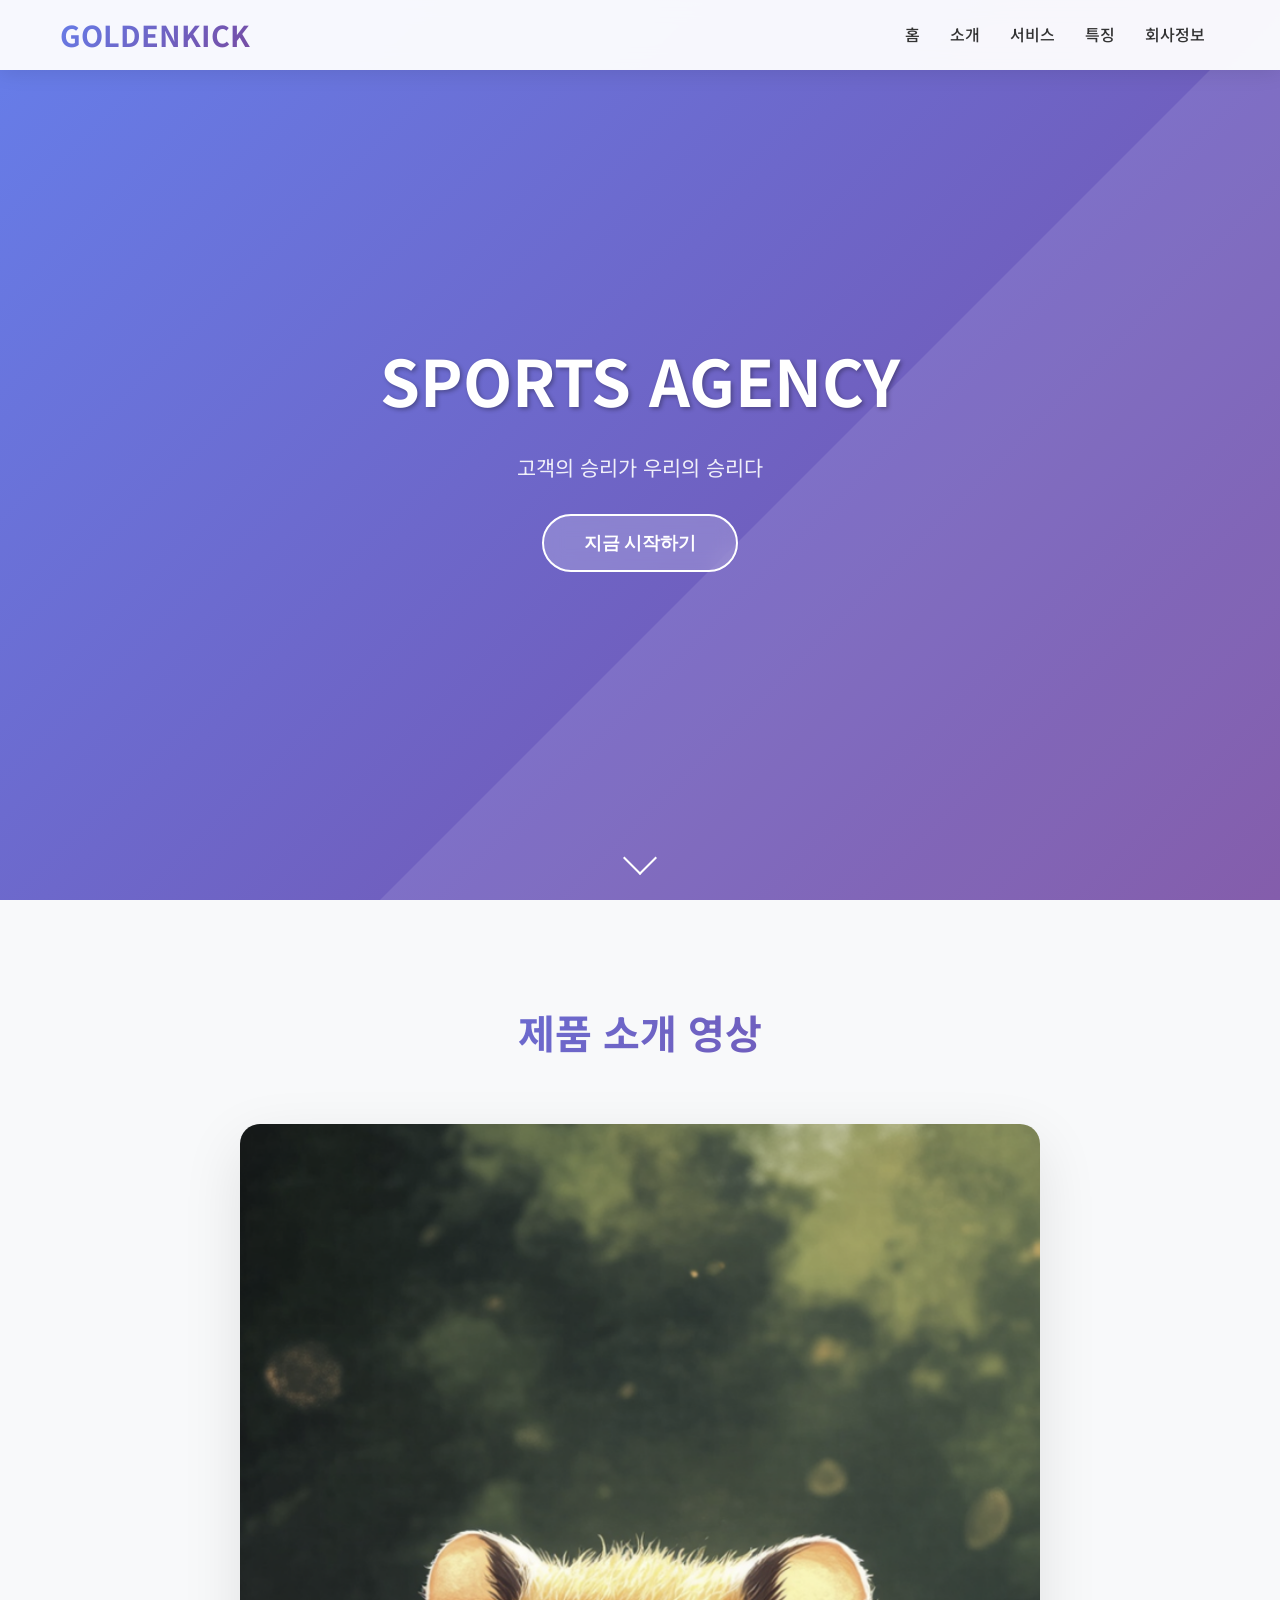
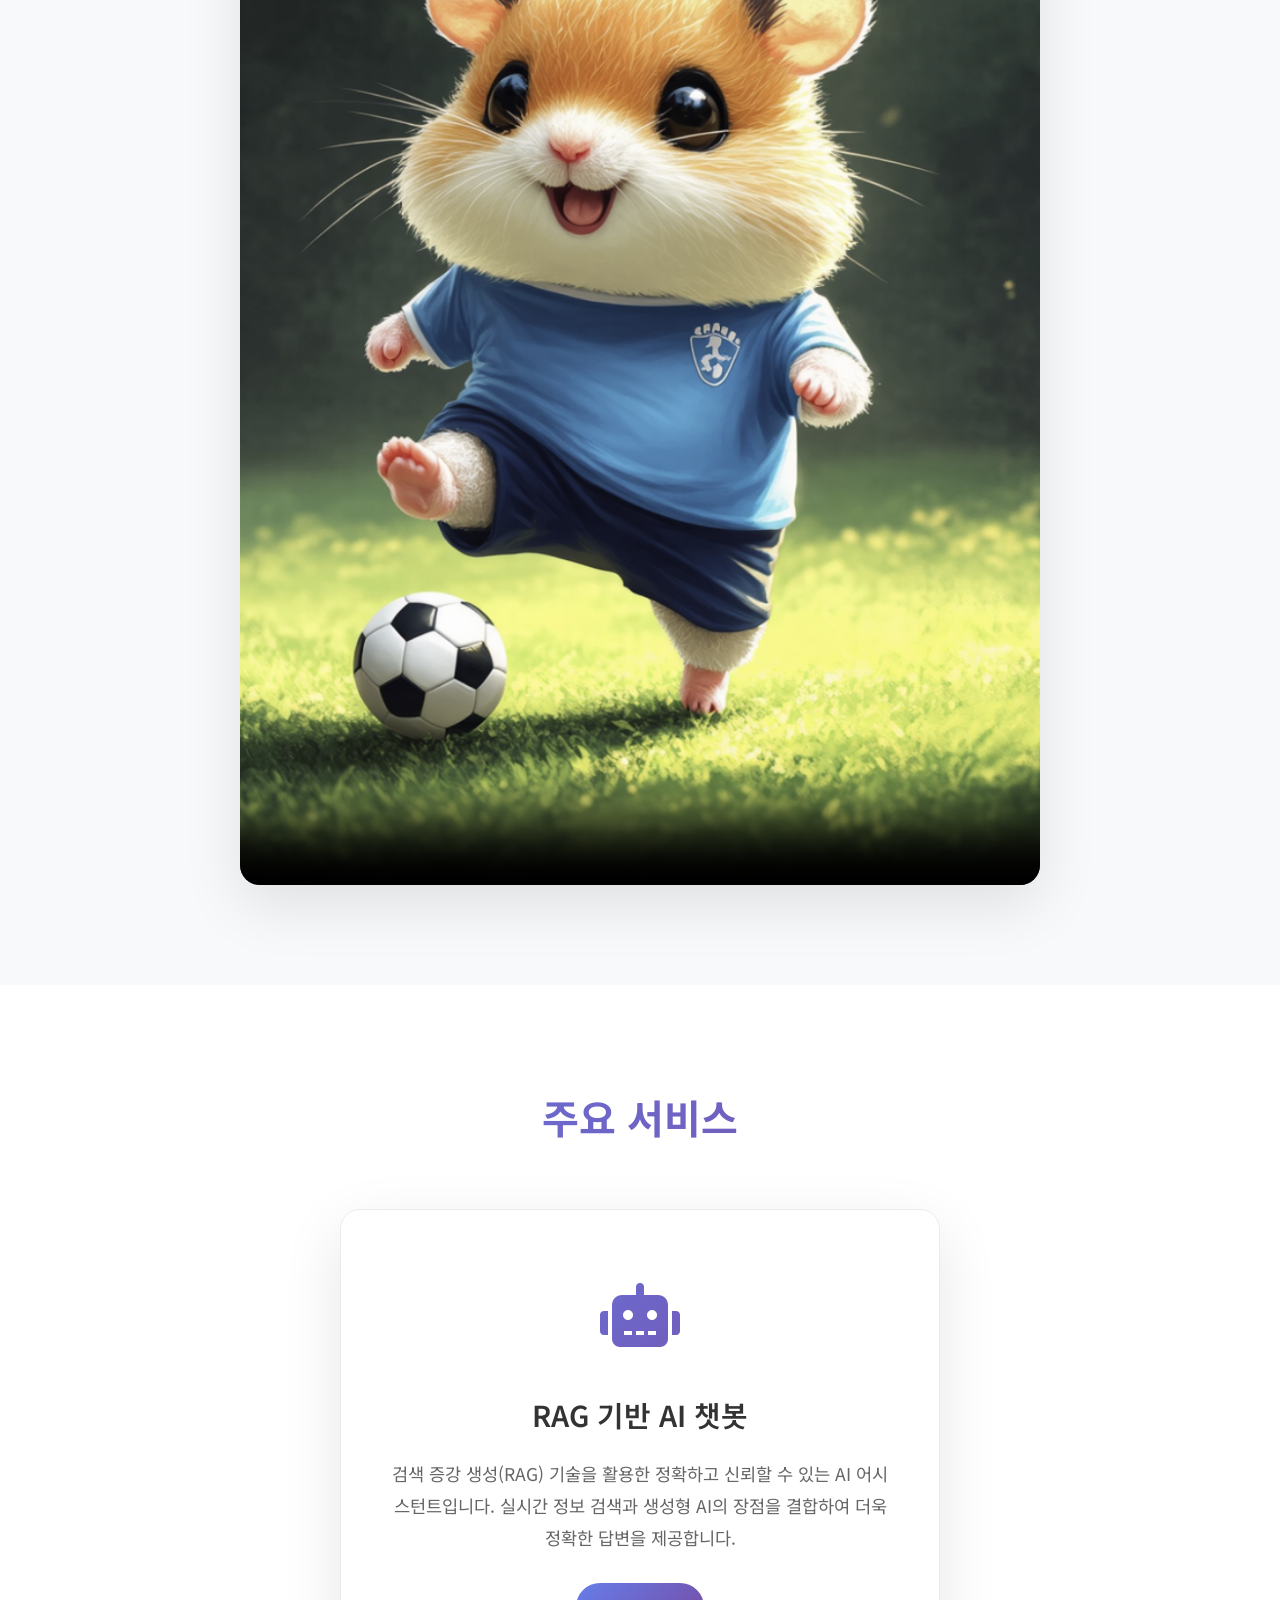
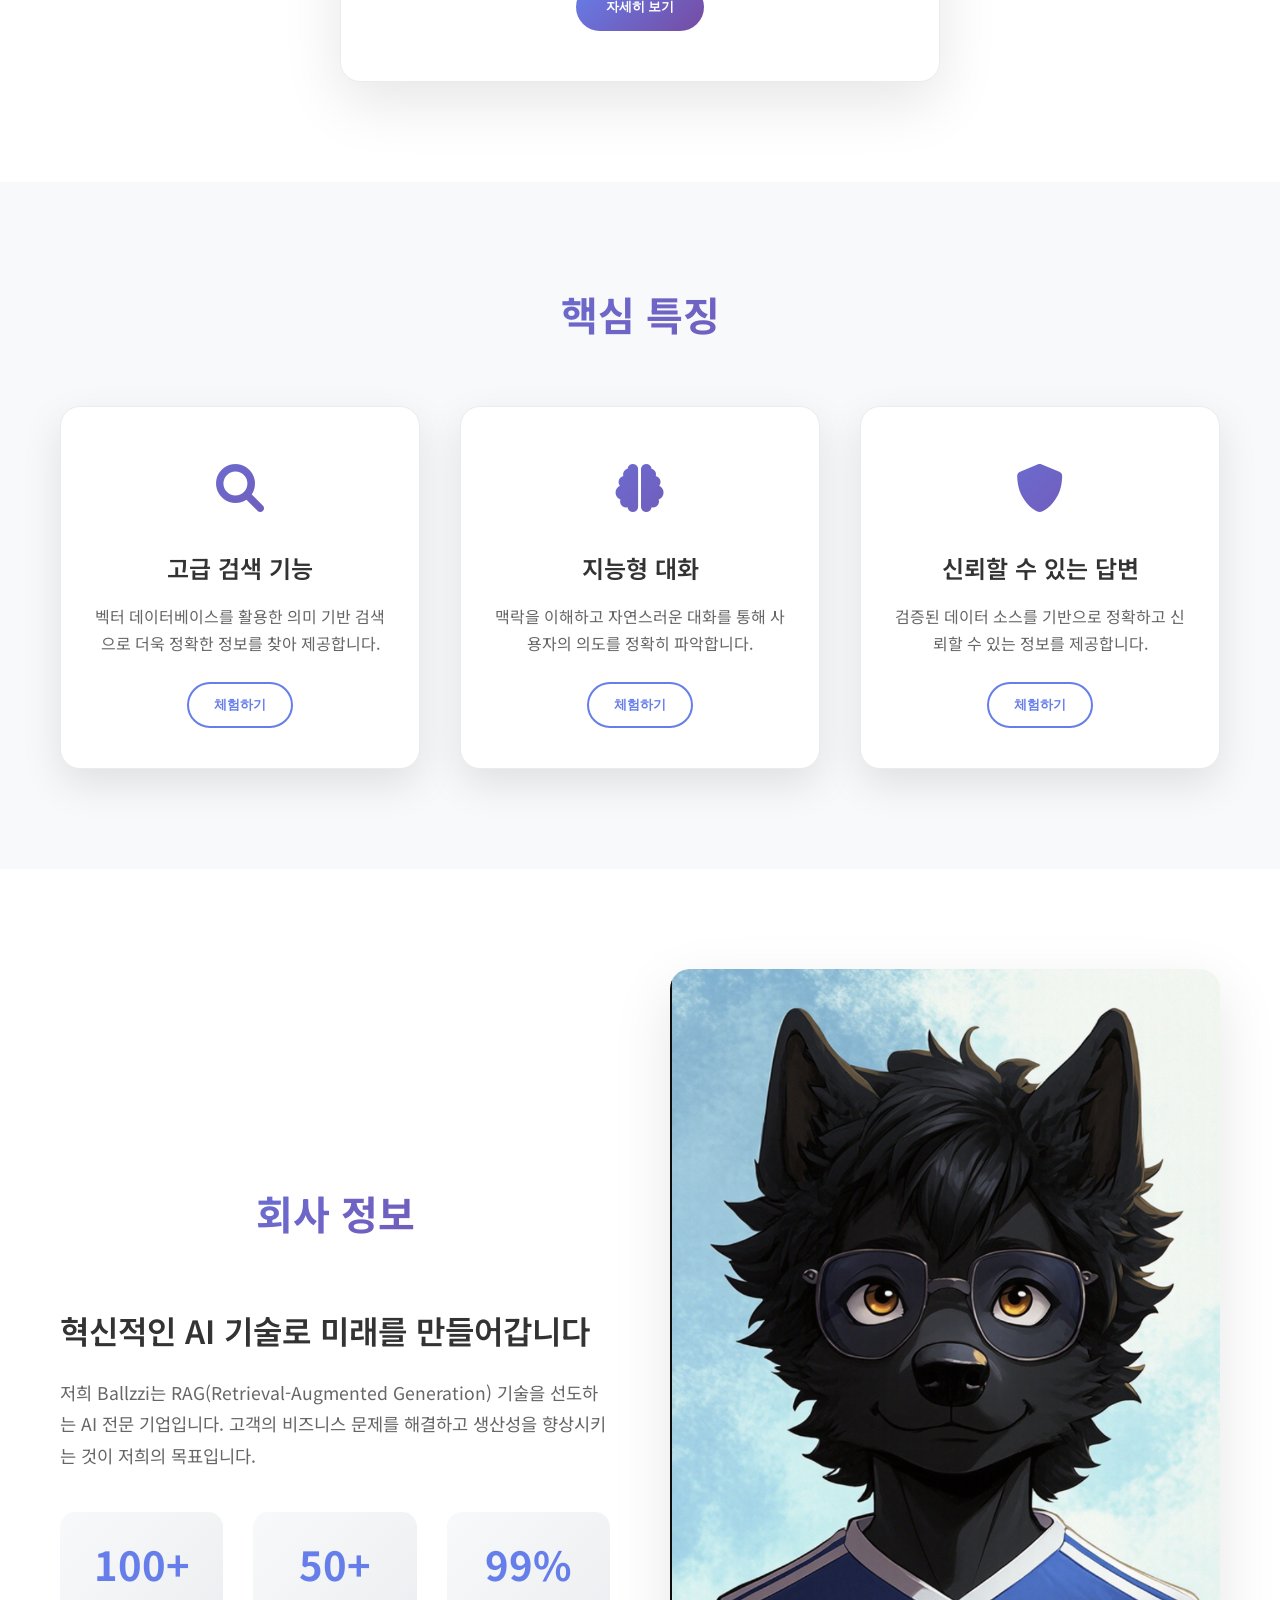
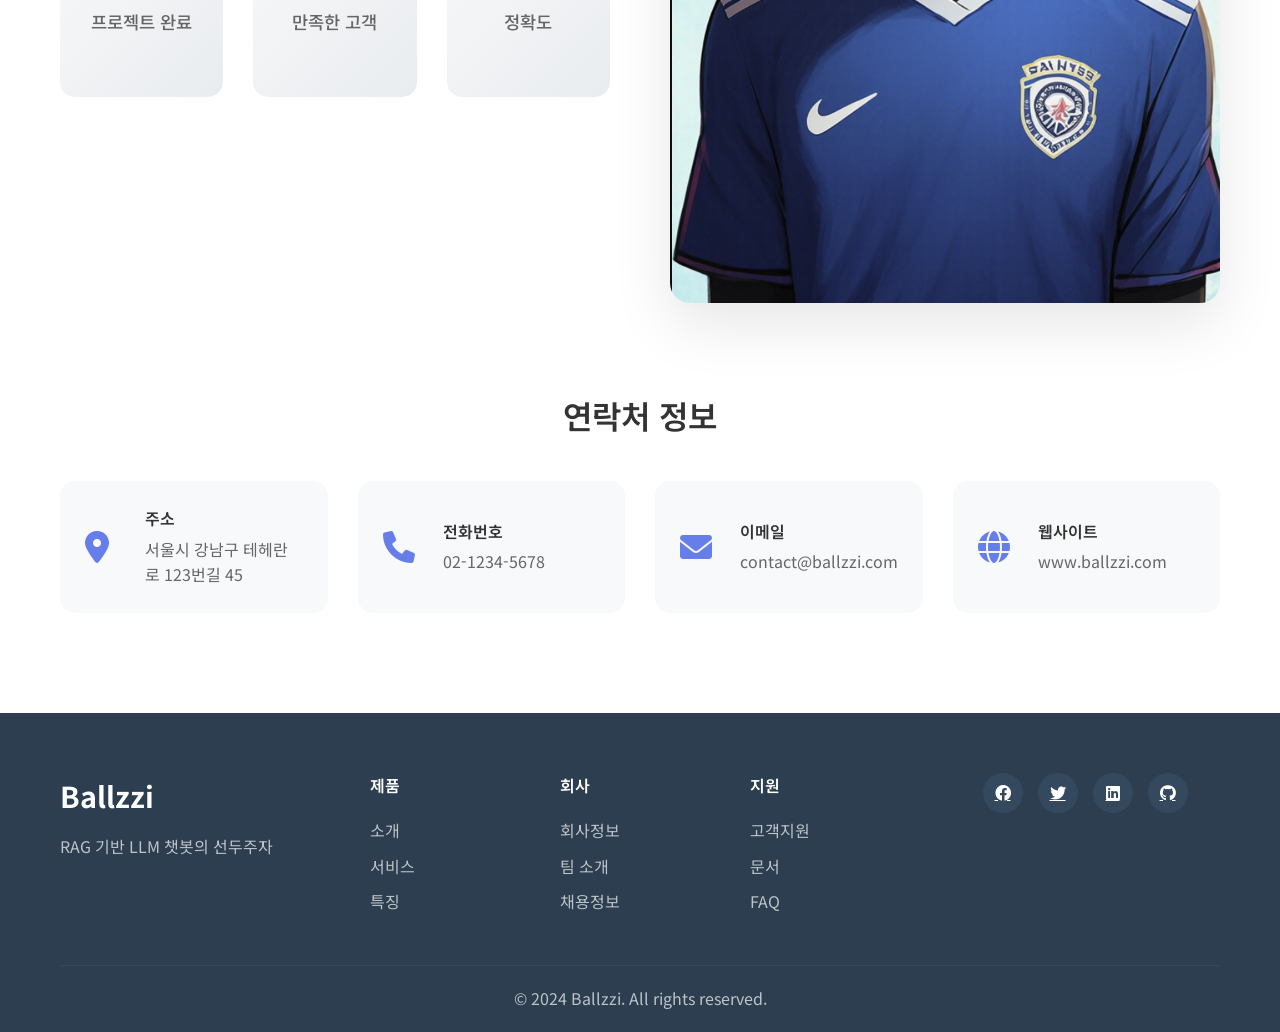
==== commit a37378fd: "UPDATE" ====
--- a/index.html
+++ b/index.html
@@ -1,4 +1,3 @@
-<<<<<<< HEAD
 <!DOCTYPE html>
 <html lang="ko">
 <head>
@@ -44,8 +43,8 @@
     <!-- 메인 홈 섹션 -->
     <section id="home" class="hero-section">
         <div class="hero-content">
-            <h1 class="hero-title">RAG 기반 LLM 챗봇</h1>
-            <p class="hero-subtitle">차세대 인공지능 기술로 더 스마트한 대화를 경험하세요</p>
+            <h1 class="hero-title">SPORTS AGENCY</h1>
+            <p class="hero-subtitle">고객의 승리가 우리의 승리다</p>
             <button class="cta-button">지금 시작하기</button>
         </div>
         <div class="scroll-indicator">
@@ -230,237 +229,4 @@
 
     <script src="script.js"></script>
 </body>
-=======
-<!DOCTYPE html>
-<html lang="ko">
-<head>
-    <meta charset="UTF-8">
-    <meta name="viewport" content="width=device-width, initial-scale=1.0">
-    <title>Ballzzi - RAG 기반 LLM 챗봇</title>
-    <link rel="stylesheet" href="styles.css">
-    <link href="https://fonts.googleapis.com/css2?family=Noto+Sans+KR:wght@300;400;500;700&display=swap" rel="stylesheet">
-    <link rel="stylesheet" href="https://cdnjs.cloudflare.com/ajax/libs/font-awesome/6.0.0/css/all.min.css">
-</head>
-<body>
-    <!-- 네비게이션 -->
-    <nav class="navbar">
-        <div class="nav-container">
-            <div class="nav-logo">
-                <h2>Ballzzi</h2>
-            </div>
-            <ul class="nav-menu">
-                <li class="nav-item">
-                    <a href="#home" class="nav-link">홈</a>
-                </li>
-                <li class="nav-item">
-                    <a href="#video" class="nav-link">소개</a>
-                </li>
-                <li class="nav-item">
-                    <a href="#services" class="nav-link">서비스</a>
-                </li>
-                <li class="nav-item">
-                    <a href="#features" class="nav-link">특징</a>
-                </li>
-                <li class="nav-item">
-                    <a href="#about" class="nav-link">회사정보</a>
-                </li>
-            </ul>
-            <div class="hamburger">
-                <span class="bar"></span>
-                <span class="bar"></span>
-                <span class="bar"></span>
-            </div>
-        </div>
-    </nav>
-
-    <!-- 메인 홈 섹션 -->
-    <section id="home" class="hero-section">
-        <div class="hero-content">
-            <h1 class="hero-title">RAG 기반 LLM 챗봇</h1>
-            <p class="hero-subtitle">차세대 인공지능 기술로 더 스마트한 대화를 경험하세요</p>
-            <button class="cta-button">지금 시작하기</button>
-        </div>
-        <div class="scroll-indicator">
-            <div class="scroll-arrow"></div>
-        </div>
-    </section>
-
-    <!-- 영상 섹션 -->
-    <section id="video" class="video-section">
-        <div class="container">
-            <h2 class="section-title">제품 소개 영상</h2>
-            <div class="video-container">
-                <video controls poster="img/스크린샷 2025-06-05 095123.png">
-                    <source src="video/intro.mp4" type="video/mp4">
-                    <p>브라우저가 비디오를 지원하지 않습니다.</p>
-                </video>
-            </div>
-        </div>
-    </section>
-
-    <!-- 서비스 선택 섹션 (1개 박스) -->
-    <section id="services" class="services-section">
-        <div class="container">
-            <h2 class="section-title">주요 서비스</h2>
-            <div class="service-box">
-                <div class="service-card main-service">
-                    <div class="service-icon">
-                        <i class="fas fa-robot"></i>
-                    </div>
-                    <h3>RAG 기반 AI 챗봇</h3>
-                    <p>검색 증강 생성(RAG) 기술을 활용한 정확하고 신뢰할 수 있는 AI 어시스턴트입니다. 실시간 정보 검색과 생성형 AI의 장점을 결합하여 더욱 정확한 답변을 제공합니다.</p>
-                    <button class="service-btn">자세히 보기</button>
-                </div>
-            </div>
-        </div>
-    </section>
-
-    <!-- 특징 섹션 (3개 박스) -->
-    <section id="features" class="features-section">
-        <div class="container">
-            <h2 class="section-title">핵심 특징</h2>
-            <div class="features-grid">
-                <div class="feature-card">
-                    <div class="feature-icon">
-                        <i class="fas fa-search"></i>
-                    </div>
-                    <h3>고급 검색 기능</h3>
-                    <p>벡터 데이터베이스를 활용한 의미 기반 검색으로 더욱 정확한 정보를 찾아 제공합니다.</p>
-                    <button class="feature-btn">체험하기</button>
-                </div>
-                <div class="feature-card">
-                    <div class="feature-icon">
-                        <i class="fas fa-brain"></i>
-                    </div>
-                    <h3>지능형 대화</h3>
-                    <p>맥락을 이해하고 자연스러운 대화를 통해 사용자의 의도를 정확히 파악합니다.</p>
-                    <button class="feature-btn">체험하기</button>
-                </div>
-                <div class="feature-card">
-                    <div class="feature-icon">
-                        <i class="fas fa-shield-alt"></i>
-                    </div>
-                    <h3>신뢰할 수 있는 답변</h3>
-                    <p>검증된 데이터 소스를 기반으로 정확하고 신뢰할 수 있는 정보를 제공합니다.</p>
-                    <button class="feature-btn">체험하기</button>
-                </div>
-            </div>
-        </div>
-    </section>
-
-    <!-- 회사 정보 섹션 -->
-    <section id="about" class="about-section">
-        <div class="container">
-            <div class="about-content">
-                <div class="about-text">
-                    <h2 class="section-title">회사 정보</h2>
-                    <h3>혁신적인 AI 기술로 미래를 만들어갑니다</h3>
-                    <p>저희 Ballzzi는 RAG(Retrieval-Augmented Generation) 기술을 선도하는 AI 전문 기업입니다. 고객의 비즈니스 문제를 해결하고 생산성을 향상시키는 것이 저희의 목표입니다.</p>
-                    
-                    <div class="company-stats">
-                        <div class="stat-item">
-                            <h4>100+</h4>
-                            <p>프로젝트 완료</p>
-                        </div>
-                        <div class="stat-item">
-                            <h4>50+</h4>
-                            <p>만족한 고객</p>
-                        </div>
-                        <div class="stat-item">
-                            <h4>99%</h4>
-                            <p>정확도</p>
-                        </div>
-                    </div>
-                </div>
-                <div class="about-image">
-                    <img src="img/스크린샷 2025-06-05 095207.png" alt="회사 이미지">
-                </div>
-            </div>
-            
-            <div class="contact-info">
-                <h3>연락처 정보</h3>
-                <div class="contact-grid">
-                    <div class="contact-item">
-                        <i class="fas fa-map-marker-alt"></i>
-                        <div>
-                            <h4>주소</h4>
-                            <p>서울시 강남구 테헤란로 123번길 45</p>
-                        </div>
-                    </div>
-                    <div class="contact-item">
-                        <i class="fas fa-phone"></i>
-                        <div>
-                            <h4>전화번호</h4>
-                            <p>02-1234-5678</p>
-                        </div>
-                    </div>
-                    <div class="contact-item">
-                        <i class="fas fa-envelope"></i>
-                        <div>
-                            <h4>이메일</h4>
-                            <p>contact@ballzzi.com</p>
-                        </div>
-                    </div>
-                    <div class="contact-item">
-                        <i class="fas fa-globe"></i>
-                        <div>
-                            <h4>웹사이트</h4>
-                            <p>www.ballzzi.com</p>
-                        </div>
-                    </div>
-                </div>
-            </div>
-        </div>
-    </section>
-
-    <!-- 푸터 -->
-    <footer class="footer">
-        <div class="container">
-            <div class="footer-content">
-                <div class="footer-logo">
-                    <h3>Ballzzi</h3>
-                    <p>RAG 기반 LLM 챗봇의 선두주자</p>
-                </div>
-                <div class="footer-links">
-                    <div class="footer-section">
-                        <h4>제품</h4>
-                        <ul>
-                            <li><a href="#video">소개</a></li>
-                            <li><a href="#services">서비스</a></li>
-                            <li><a href="#features">특징</a></li>
-                        </ul>
-                    </div>
-                    <div class="footer-section">
-                        <h4>회사</h4>
-                        <ul>
-                            <li><a href="#about">회사정보</a></li>
-                            <li><a href="#">팀 소개</a></li>
-                            <li><a href="#">채용정보</a></li>
-                        </ul>
-                    </div>
-                    <div class="footer-section">
-                        <h4>지원</h4>
-                        <ul>
-                            <li><a href="#">고객지원</a></li>
-                            <li><a href="#">문서</a></li>
-                            <li><a href="#">FAQ</a></li>
-                        </ul>
-                    </div>
-                </div>
-                <div class="footer-social">
-                    <a href="#"><i class="fab fa-facebook"></i></a>
-                    <a href="#"><i class="fab fa-twitter"></i></a>
-                    <a href="#"><i class="fab fa-linkedin"></i></a>
-                    <a href="#"><i class="fab fa-github"></i></a>
-                </div>
-            </div>
-            <div class="footer-bottom">
-                <p>&copy; 2024 Ballzzi. All rights reserved.</p>
-            </div>
-        </div>
-    </footer>
-
-    <script src="script.js"></script>
-</body>
->>>>>>> 997a9265b7a37baeb05a5771c31dcf7c2140ac84
 </html> 
--- a/styles.css
+++ b/styles.css
@@ -1,4 +1,3 @@
-<<<<<<< HEAD
 /* 기본 리셋 및 전역 스타일 */
 * {
     margin: 0;
@@ -635,642 +634,4 @@
     section {
         padding: 60px 0;
     }
-=======
-/* 기본 리셋 및 전역 스타일 */
-* {
-    margin: 0;
-    padding: 0;
-    box-sizing: border-box;
-}
-
-html {
-    scroll-behavior: smooth;
-}
-
-body {
-    font-family: 'Noto Sans KR', sans-serif;
-    line-height: 1.6;
-    color: #333;
-    overflow-x: hidden;
-}
-
-.container {
-    max-width: 1200px;
-    margin: 0 auto;
-    padding: 0 20px;
-}
-
-/* 네비게이션 */
-.navbar {
-    position: fixed;
-    top: 0;
-    width: 100%;
-    background: rgba(255, 255, 255, 0.95);
-    backdrop-filter: blur(10px);
-    z-index: 1000;
-    transition: all 0.3s ease;
-    box-shadow: 0 2px 20px rgba(0, 0, 0, 0.1);
-}
-
-.nav-container {
-    max-width: 1200px;
-    margin: 0 auto;
-    padding: 0 20px;
-    display: flex;
-    justify-content: space-between;
-    align-items: center;
-    height: 70px;
-}
-
-.nav-logo h2 {
-    background: linear-gradient(135deg, #667eea 0%, #764ba2 100%);
-    -webkit-background-clip: text;
-    -webkit-text-fill-color: transparent;
-    background-clip: text;
-    font-weight: 700;
-    font-size: 1.8rem;
-}
-
-.nav-menu {
-    display: flex;
-    list-style: none;
-    margin: 0;
-    padding: 0;
-}
-
-.nav-item {
-    margin: 0 15px;
-}
-
-.nav-link {
-    text-decoration: none;
-    color: #333;
-    font-weight: 500;
-    transition: all 0.3s ease;
-    position: relative;
-}
-
-.nav-link::after {
-    content: '';
-    position: absolute;
-    width: 0;
-    height: 2px;
-    bottom: -5px;
-    left: 0;
-    background: linear-gradient(135deg, #667eea 0%, #764ba2 100%);
-    transition: width 0.3s ease;
-}
-
-.nav-link:hover::after {
-    width: 100%;
-}
-
-.hamburger {
-    display: none;
-    flex-direction: column;
-    cursor: pointer;
-}
-
-.bar {
-    width: 25px;
-    height: 3px;
-    background: #333;
-    margin: 3px 0;
-    transition: 0.3s;
-}
-
-/* 히어로 섹션 */
-.hero-section {
-    height: 100vh;
-    background: linear-gradient(135deg, #667eea 0%, #764ba2 100%);
-    display: flex;
-    align-items: center;
-    justify-content: center;
-    text-align: center;
-    color: white;
-    position: relative;
-    overflow: hidden;
-}
-
-.hero-section::before {
-    content: '';
-    position: absolute;
-    top: 0;
-    left: 0;
-    right: 0;
-    bottom: 0;
-    background: url('data:image/svg+xml,<svg xmlns="http://www.w3.org/2000/svg" viewBox="0 0 1000 1000"><polygon fill="rgba(255,255,255,0.1)" points="0,1000 1000,0 1000,1000"/></svg>');
-    background-size: cover;
-}
-
-.hero-content {
-    position: relative;
-    z-index: 2;
-    max-width: 800px;
-    animation: fadeInUp 1s ease-out;
-}
-
-.hero-title {
-    font-size: 4rem;
-    font-weight: 700;
-    margin-bottom: 20px;
-    text-shadow: 2px 2px 4px rgba(0, 0, 0, 0.3);
-}
-
-.hero-subtitle {
-    font-size: 1.3rem;
-    margin-bottom: 30px;
-    opacity: 0.9;
-}
-
-.cta-button {
-    background: rgba(255, 255, 255, 0.2);
-    color: white;
-    border: 2px solid white;
-    padding: 15px 40px;
-    font-size: 1.1rem;
-    font-weight: 600;
-    border-radius: 50px;
-    cursor: pointer;
-    transition: all 0.3s ease;
-    backdrop-filter: blur(10px);
-}
-
-.cta-button:hover {
-    background: white;
-    color: #667eea;
-    transform: translateY(-2px);
-    box-shadow: 0 10px 30px rgba(0, 0, 0, 0.2);
-}
-
-.scroll-indicator {
-    position: absolute;
-    bottom: 30px;
-    left: 50%;
-    transform: translateX(-50%);
-    animation: bounce 2s infinite;
-}
-
-.scroll-arrow {
-    width: 24px;
-    height: 24px;
-    border: 2px solid white;
-    border-top: none;
-    border-right: none;
-    transform: rotate(-45deg);
-}
-
-/* 섹션 공통 스타일 */
-section {
-    padding: 100px 0;
-}
-
-.section-title {
-    font-size: 2.5rem;
-    font-weight: 700;
-    text-align: center;
-    margin-bottom: 60px;
-    background: linear-gradient(135deg, #667eea 0%, #764ba2 100%);
-    -webkit-background-clip: text;
-    -webkit-text-fill-color: transparent;
-    background-clip: text;
-}
-
-/* 영상 섹션 */
-.video-section {
-    background: #f8f9fa;
-}
-
-.video-container {
-    max-width: 800px;
-    margin: 0 auto;
-    border-radius: 20px;
-    overflow: hidden;
-    box-shadow: 0 20px 60px rgba(0, 0, 0, 0.1);
-    transition: transform 0.3s ease;
-}
-
-.video-container:hover {
-    transform: translateY(-10px);
-}
-
-.video-container video {
-    width: 100%;
-    height: auto;
-    display: block;
-}
-
-/* 서비스 섹션 */
-.services-section {
-    background: white;
-}
-
-.service-box {
-    display: flex;
-    justify-content: center;
-}
-
-.service-card {
-    background: white;
-    padding: 50px;
-    border-radius: 20px;
-    box-shadow: 0 20px 60px rgba(0, 0, 0, 0.1);
-    text-align: center;
-    max-width: 600px;
-    transition: all 0.3s ease;
-    border: 1px solid #e9ecef;
-}
-
-.service-card:hover {
-    transform: translateY(-10px);
-    box-shadow: 0 30px 80px rgba(0, 0, 0, 0.15);
-}
-
-.service-icon {
-    font-size: 4rem;
-    background: linear-gradient(135deg, #667eea 0%, #764ba2 100%);
-    -webkit-background-clip: text;
-    -webkit-text-fill-color: transparent;
-    background-clip: text;
-    margin-bottom: 30px;
-}
-
-.service-card h3 {
-    font-size: 1.8rem;
-    font-weight: 600;
-    margin-bottom: 20px;
-    color: #333;
-}
-
-.service-card p {
-    font-size: 1.1rem;
-    line-height: 1.8;
-    color: #666;
-    margin-bottom: 30px;
-}
-
-.service-btn {
-    background: linear-gradient(135deg, #667eea 0%, #764ba2 100%);
-    color: white;
-    border: none;
-    padding: 15px 30px;
-    border-radius: 50px;
-    font-weight: 600;
-    cursor: pointer;
-    transition: all 0.3s ease;
-}
-
-.service-btn:hover {
-    transform: translateY(-2px);
-    box-shadow: 0 10px 30px rgba(102, 126, 234, 0.4);
-}
-
-/* 특징 섹션 */
-.features-section {
-    background: #f8f9fa;
-}
-
-.features-grid {
-    display: grid;
-    grid-template-columns: repeat(auto-fit, minmax(300px, 1fr));
-    gap: 40px;
-    margin-top: 60px;
-}
-
-.feature-card {
-    background: white;
-    padding: 40px 30px;
-    border-radius: 20px;
-    text-align: center;
-    box-shadow: 0 15px 40px rgba(0, 0, 0, 0.1);
-    transition: all 0.3s ease;
-    border: 1px solid #e9ecef;
-}
-
-.feature-card:hover {
-    transform: translateY(-10px);
-    box-shadow: 0 25px 60px rgba(0, 0, 0, 0.15);
-}
-
-.feature-icon {
-    font-size: 3rem;
-    background: linear-gradient(135deg, #667eea 0%, #764ba2 100%);
-    -webkit-background-clip: text;
-    -webkit-text-fill-color: transparent;
-    background-clip: text;
-    margin-bottom: 25px;
-}
-
-.feature-card h3 {
-    font-size: 1.5rem;
-    font-weight: 600;
-    margin-bottom: 15px;
-    color: #333;
-}
-
-.feature-card p {
-    color: #666;
-    line-height: 1.7;
-    margin-bottom: 25px;
-}
-
-.feature-btn {
-    background: transparent;
-    color: #667eea;
-    border: 2px solid #667eea;
-    padding: 12px 25px;
-    border-radius: 50px;
-    font-weight: 600;
-    cursor: pointer;
-    transition: all 0.3s ease;
-}
-
-.feature-btn:hover {
-    background: #667eea;
-    color: white;
-    transform: translateY(-2px);
-}
-
-/* 회사 정보 섹션 */
-.about-section {
-    background: white;
-}
-
-.about-content {
-    display: grid;
-    grid-template-columns: 1fr 1fr;
-    gap: 60px;
-    align-items: center;
-    margin-bottom: 80px;
-}
-
-.about-text h3 {
-    font-size: 2rem;
-    font-weight: 600;
-    margin-bottom: 20px;
-    color: #333;
-}
-
-.about-text p {
-    font-size: 1.1rem;
-    line-height: 1.8;
-    color: #666;
-    margin-bottom: 40px;
-}
-
-.company-stats {
-    display: grid;
-    grid-template-columns: repeat(3, 1fr);
-    gap: 30px;
-}
-
-.stat-item {
-    text-align: center;
-    padding: 20px;
-    border-radius: 15px;
-    background: linear-gradient(135deg, #f8f9fa 0%, #e9ecef 100%);
-}
-
-.stat-item h4 {
-    font-size: 2.5rem;
-    font-weight: 700;
-    color: #667eea;
-    margin-bottom: 10px;
-}
-
-.stat-item p {
-    color: #666;
-    font-weight: 500;
-}
-
-.about-image img {
-    width: 100%;
-    border-radius: 20px;
-    box-shadow: 0 20px 60px rgba(0, 0, 0, 0.1);
-}
-
-.contact-info h3 {
-    font-size: 2rem;
-    font-weight: 600;
-    text-align: center;
-    margin-bottom: 40px;
-    color: #333;
-}
-
-.contact-grid {
-    display: grid;
-    grid-template-columns: repeat(auto-fit, minmax(250px, 1fr));
-    gap: 30px;
-}
-
-.contact-item {
-    display: flex;
-    align-items: center;
-    padding: 25px;
-    background: #f8f9fa;
-    border-radius: 15px;
-    transition: all 0.3s ease;
-}
-
-.contact-item:hover {
-    background: #e9ecef;
-    transform: translateY(-5px);
-}
-
-.contact-item i {
-    font-size: 2rem;
-    color: #667eea;
-    margin-right: 20px;
-    min-width: 40px;
-}
-
-.contact-item h4 {
-    font-weight: 600;
-    margin-bottom: 5px;
-    color: #333;
-}
-
-.contact-item p {
-    color: #666;
-}
-
-/* 푸터 */
-.footer {
-    background: #2c3e50;
-    color: white;
-    padding: 60px 0 20px;
-}
-
-.footer-content {
-    display: grid;
-    grid-template-columns: 1fr 2fr 1fr;
-    gap: 40px;
-    margin-bottom: 40px;
-}
-
-.footer-logo h3 {
-    font-size: 1.8rem;
-    font-weight: 700;
-    margin-bottom: 15px;
-}
-
-.footer-logo p {
-    color: #bdc3c7;
-}
-
-.footer-links {
-    display: grid;
-    grid-template-columns: repeat(3, 1fr);
-    gap: 30px;
-}
-
-.footer-section h4 {
-    font-weight: 600;
-    margin-bottom: 20px;
-}
-
-.footer-section ul {
-    list-style: none;
-}
-
-.footer-section li {
-    margin-bottom: 10px;
-}
-
-.footer-section a {
-    color: #bdc3c7;
-    text-decoration: none;
-    transition: color 0.3s ease;
-}
-
-.footer-section a:hover {
-    color: white;
-}
-
-.footer-social {
-    display: flex;
-    gap: 15px;
-    justify-content: center;
-}
-
-.footer-social a {
-    display: flex;
-    align-items: center;
-    justify-content: center;
-    width: 40px;
-    height: 40px;
-    background: #34495e;
-    color: white;
-    border-radius: 50%;
-    transition: all 0.3s ease;
-}
-
-.footer-social a:hover {
-    background: #667eea;
-    transform: translateY(-3px);
-}
-
-.footer-bottom {
-    text-align: center;
-    padding-top: 20px;
-    border-top: 1px solid #34495e;
-    color: #bdc3c7;
-}
-
-/* 애니메이션 */
-@keyframes fadeInUp {
-    from {
-        opacity: 0;
-        transform: translateY(50px);
-    }
-    to {
-        opacity: 1;
-        transform: translateY(0);
-    }
-}
-
-@keyframes bounce {
-    0%, 20%, 50%, 80%, 100% {
-        transform: translateX(-50%) translateY(0);
-    }
-    40% {
-        transform: translateX(-50%) translateY(-10px);
-    }
-    60% {
-        transform: translateX(-50%) translateY(-5px);
-    }
-}
-
-/* 반응형 디자인 */
-@media (max-width: 768px) {
-    .hamburger {
-        display: flex;
-    }
-    
-    .nav-menu {
-        position: fixed;
-        left: -100%;
-        top: 70px;
-        flex-direction: column;
-        background-color: white;
-        width: 100%;
-        text-align: center;
-        transition: 0.3s;
-        box-shadow: 0 10px 27px rgba(0, 0, 0, 0.05);
-        padding: 20px 0;
-    }
-    
-    .nav-menu.active {
-        left: 0;
-    }
-    
-    .nav-item {
-        margin: 15px 0;
-    }
-    
-    .hero-title {
-        font-size: 2.5rem;
-    }
-    
-    .hero-subtitle {
-        font-size: 1.1rem;
-    }
-    
-    .section-title {
-        font-size: 2rem;
-    }
-    
-    .about-content {
-        grid-template-columns: 1fr;
-        gap: 40px;
-    }
-    
-    .company-stats {
-        grid-template-columns: 1fr;
-        gap: 20px;
-    }
-    
-    .contact-grid {
-        grid-template-columns: 1fr;
-    }
-    
-    .footer-content {
-        grid-template-columns: 1fr;
-        text-align: center;
-    }
-    
-    .footer-links {
-        grid-template-columns: 1fr;
-        gap: 20px;
-    }
-    
-    .features-grid {
-        grid-template-columns: 1fr;
-        gap: 30px;
-    }
-    
-    section {
-        padding: 60px 0;
-    }
->>>>>>> 997a9265b7a37baeb05a5771c31dcf7c2140ac84
 } 
